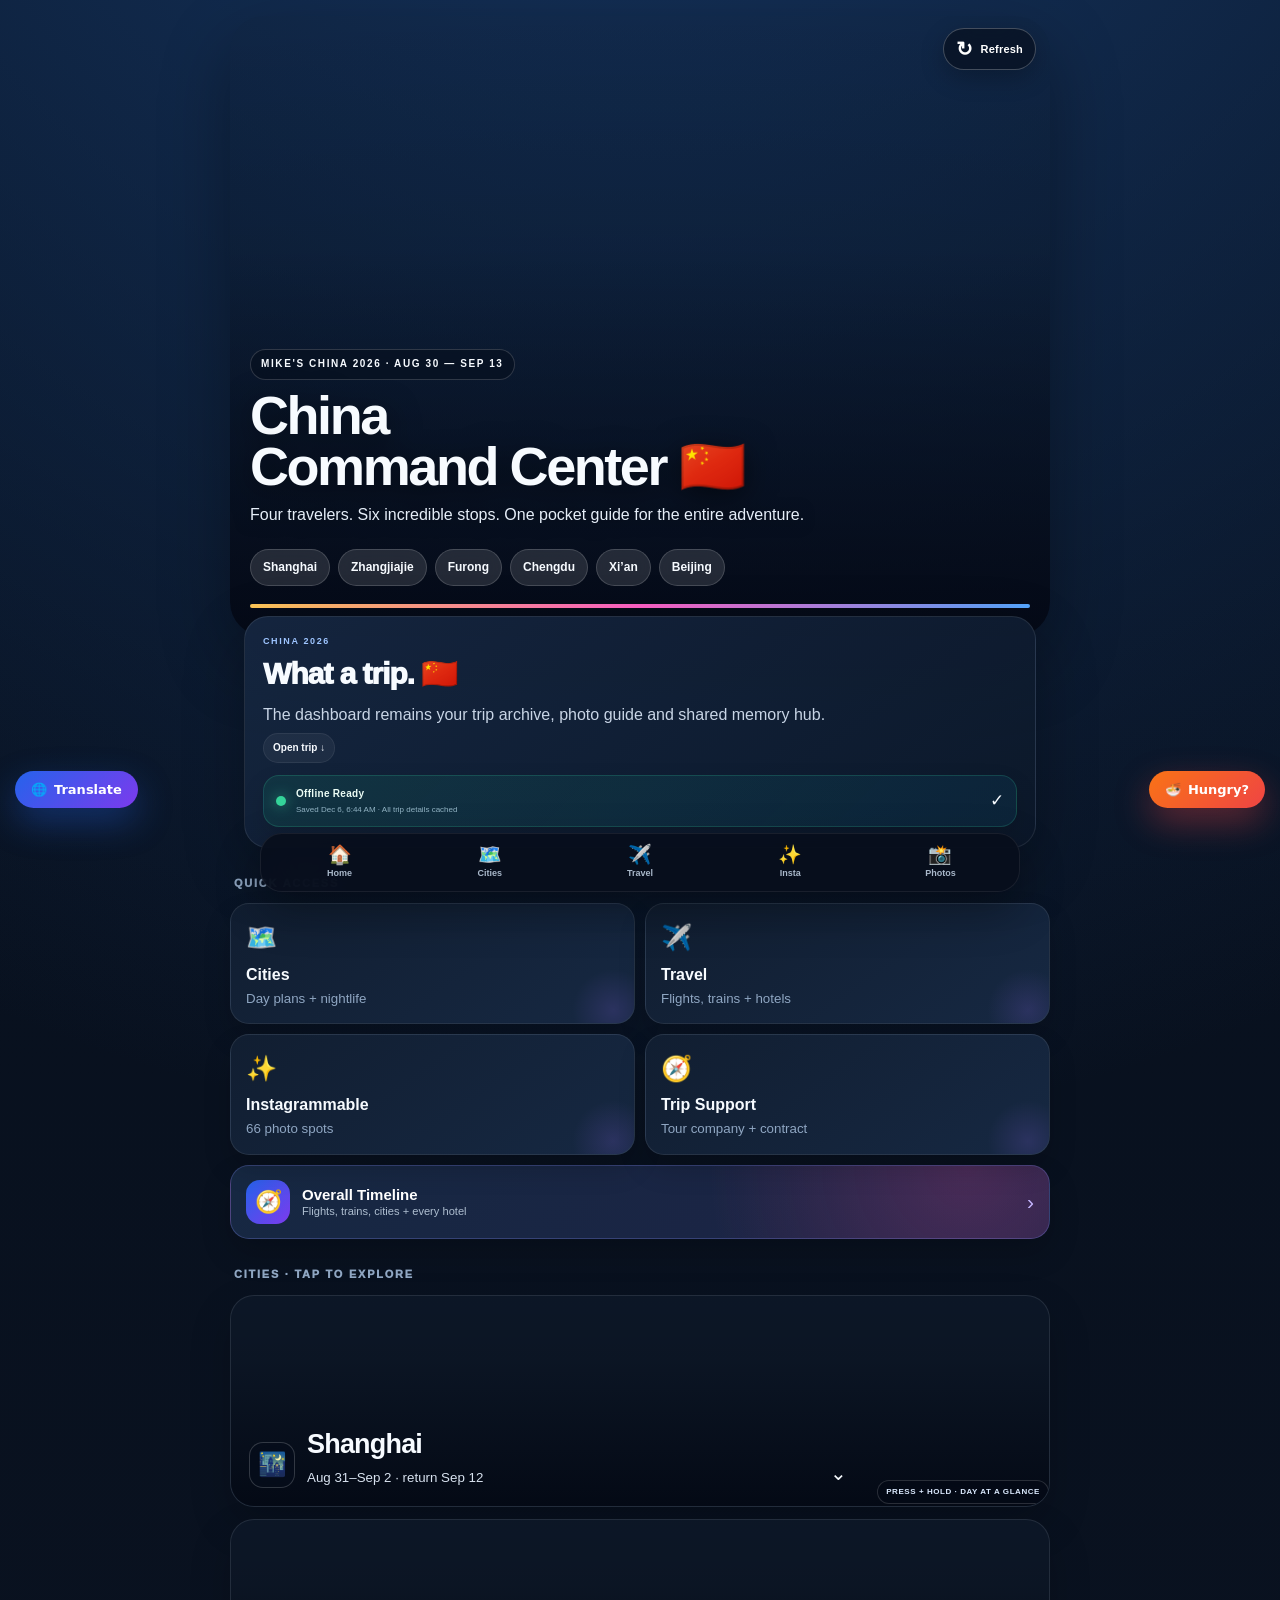
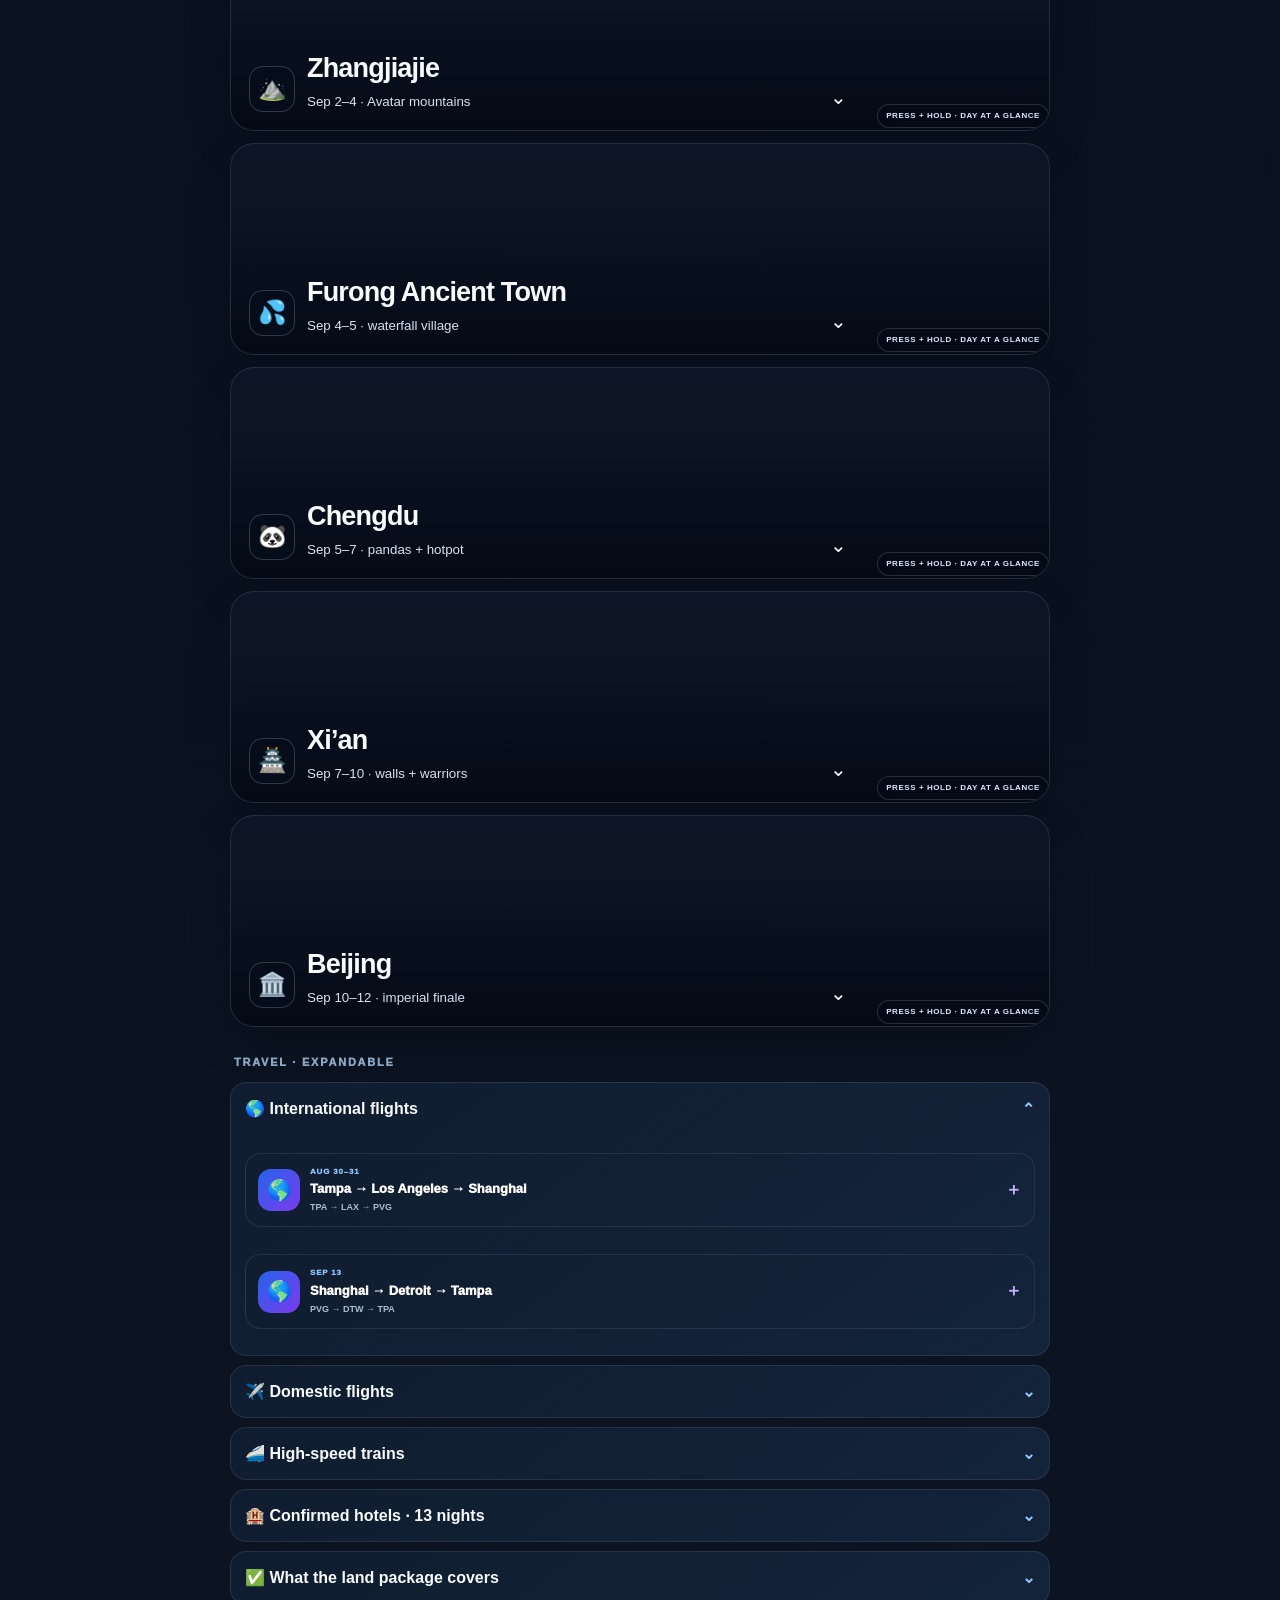
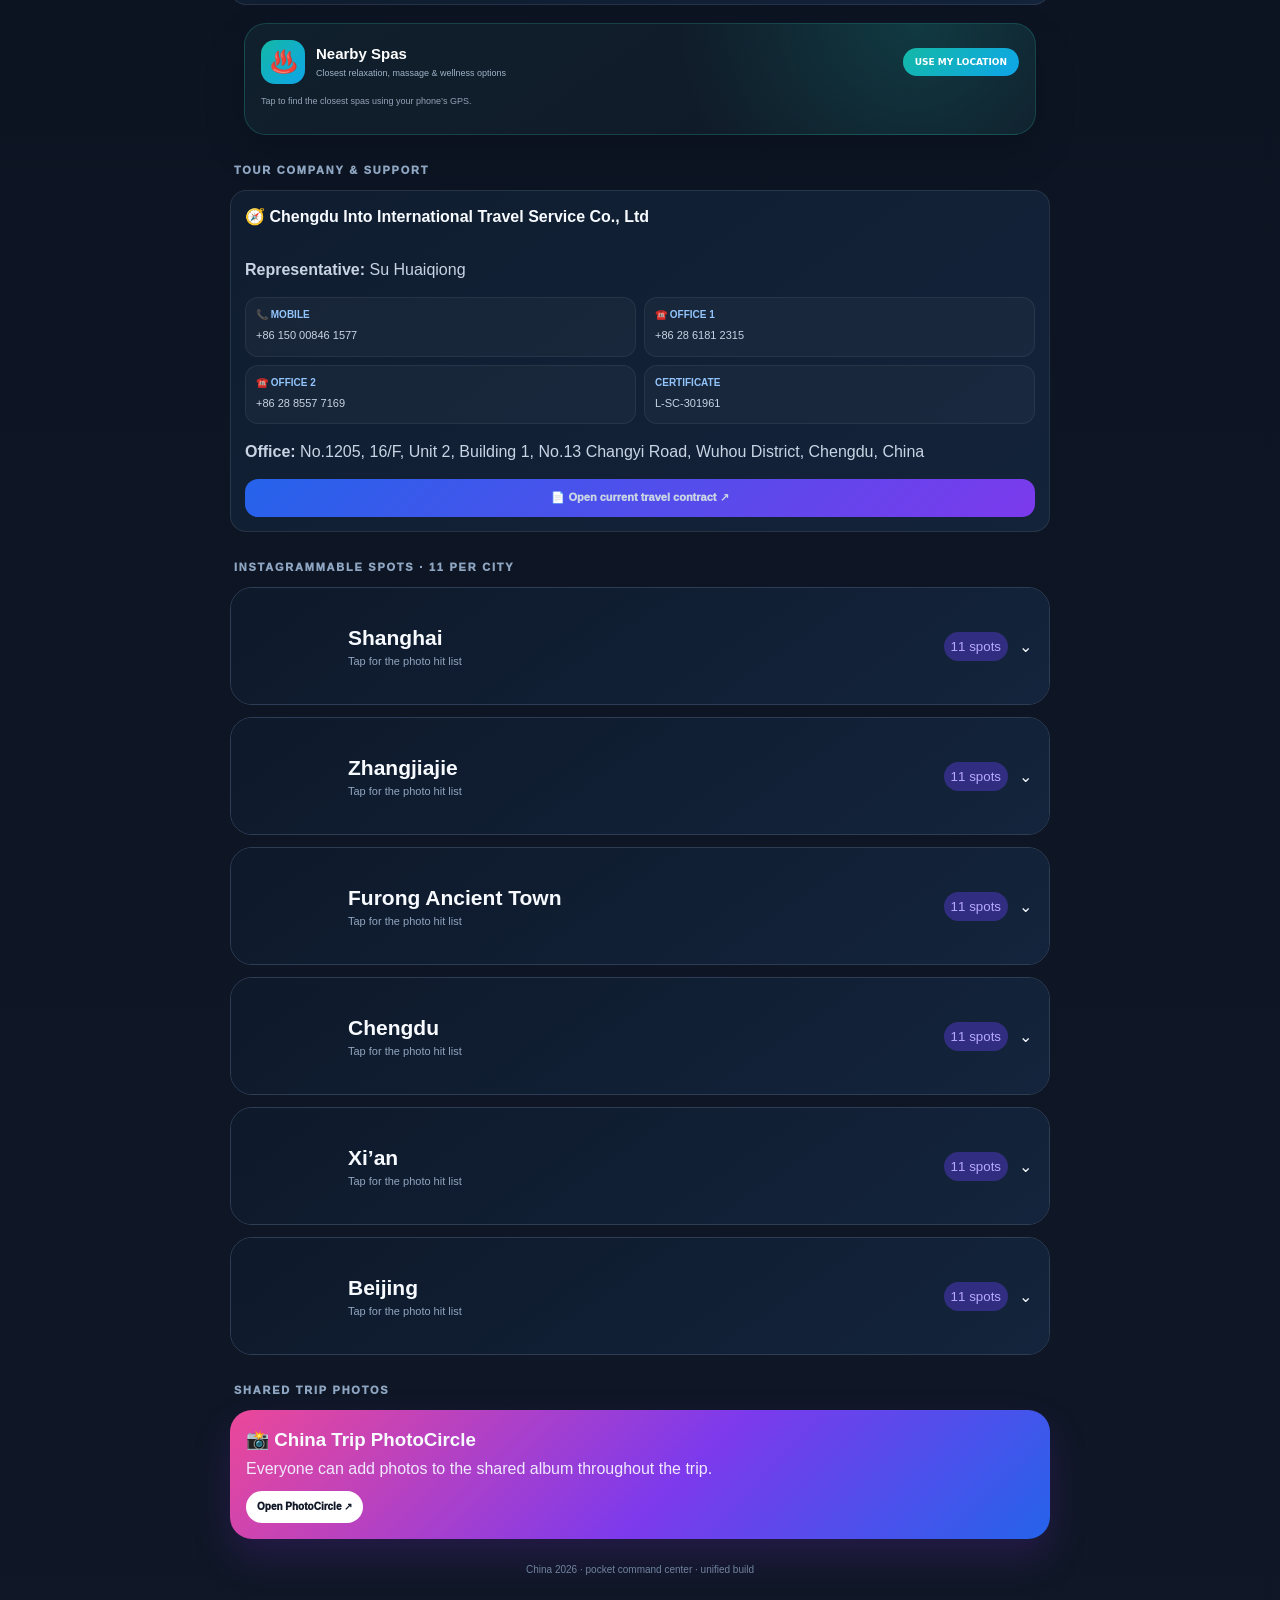
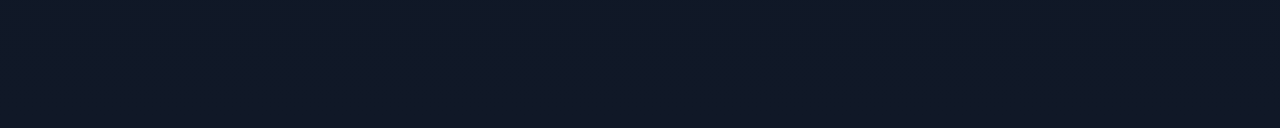
==== index.html @ 0bdc30e8 "Fix September 10 G56 train details across dashboard and refresh caches" ====
<!doctype html><html lang="en"><head><meta charset="utf-8"><meta name="viewport" content="width=device-width,initial-scale=1,viewport-fit=cover"><meta name="theme-color" content="#08111f"><meta name="apple-mobile-web-app-capable" content="yes"><meta name="apple-mobile-web-app-status-bar-style" content="black-translucent"><title>China 2026 · Trip Command Center</title><link rel="manifest" href="manifest.webmanifest"><link rel="stylesheet" href="app.css?v=20260823-2"></head><body><div class="app" id="top"><header class="hero" style="background-image:url('https://images.unsplash.com/photo-1609153755058-a7cbbf264e9c?auto=format&fit=crop&q=88&w=1600')"><div class="eyebrow">MIKE'S CHINA 2026 · AUG 30 — SEP 13</div><h1>China<br>Command Center 🇨🇳</h1><p>Four travelers. Six incredible stops. One pocket guide for the entire adventure.</p><nav class="route"><a href="#shanghai">Shanghai</a><a href="#zhangjiajie">Zhangjiajie</a><a href="#furong">Furong</a><a href="#chengdu">Chengdu</a><a href="#xian">Xi’an</a><a href="#beijing">Beijing</a></nav><div class="progress"><span id="tripProgress"></span></div></header><main class="main"><section class="glass-card today"><div class="kicker" id="todayKicker">TRIP COUNTDOWN</div><div class="big" id="todayTitle">China is coming 🇨🇳</div><p id="todayText">Your pocket command center is ready.</p><a class="pill-link" id="todayLink" href="#cities">Open trip ↓</a></section><div class="section-title">Quick access</div><div class="quick-grid"><a class="quick" href="#cities"><span class="icon">🗺️</span><b>Cities</b><small>Day plans + nightlife</small></a><a class="quick" href="#travel"><span class="icon">✈️</span><b>Travel</b><small>Flights, trains + hotels</small></a><a class="quick" href="#instagram"><span class="icon">✨</span><b>Instagrammable</b><small>66 photo spots</small></a><a class="quick" href="#support"><span class="icon">🧭</span><b>Trip Support</b><small>Tour company + contract</small></a></div><div class="section-title" id="cities">Cities · tap to explore</div>
<details class="city-card" id="shanghai"><summary style="background-image:url('https://images.unsplash.com/photo-1609153755058-a7cbbf264e9c?auto=format&fit=crop&q=84&w=1200')"><div class="city-icon">🌃</div><div class="city-copy"><b>Shanghai</b><small>Aug 31–Sep 2 · return Sep 12</small></div><span class="chev">⌄</span></summary><div class="city-body"><h3>The vibe</h3><p class="summary-text">Historic Bund façades facing futuristic Pudong. This is the trip’s strongest skyline-photo city.</p><h3>Day plans</h3><div class="daycard"><div class="when">AUG 31 · ARRIVAL</div><b>Land + settle in</b><div class="meta">PVG 4:05 PM → private transfer → Pullman Jing An → optional M50 walk.</div></div><div class="daycard"><div class="when">SEP 1 · ICONS</div><b>Classic Shanghai</b><div class="meta">Yuyuan Garden → Oriental Pearl → Nanjing Road → The Bund.</div></div><div class="daycard"><div class="when">SEP 12 · RETURN</div><b>Final Shanghai night</b><div class="meta">Fly from Beijing after touring; evening depends on flight timing.</div></div><h3>Hotel + nearby</h3><div class="info-card"><b>Pullman Shanghai Jing An</b><div class="meta">330 Meiyuan Road · Jing’an</div><div class="links"><a class="pill-link" href="https://maps.apple.com/?q=Pullman+Shanghai+Jing+An">Map ↗</a></div></div><h3>Top restaurants</h3><div class="restaurant"><div><b>Mr & Mrs Bund</b><small>Modern French · energetic</small></div><span class="star">TOP PICK</span></div><div class="restaurant"><div><b>Lost Heaven</b><small>Yunnan · atmospheric</small></div></div><h3>Tonight</h3><div class="night-shell"><div class="night-head"><div class="night-logo">🌙</div><div><div class="night-title">NIGHTLIFE & DANCING</div><div class="night-sub">Skyline cocktails → dance floor</div></div></div><div class="club-pick"><span class="club-label">💃 DANCE CLUB PICK</span><h4>INS</h4><p>High-energy commercial dance-club complex near Fuxing Park. Best all-around dancing choice for Sep 1.</p><div class="club-meta"><span>SEP 1</span><span>AFTER FLAIR</span><span>DANCING</span></div><details class="photo-toggle"><summary>📷 View club photos</summary><div class="club-photos"><img src="https://ak-d.tripcdn.com/images/1mi10224x96nekt43496A.jpg?proc=source%2Ftrip"><img src="https://ak-d.tripcdn.com/images/1mi3w224x8wel5pfy6242.jpg?proc=source%2Ftrip"><img src="https://ak-d.tripcdn.com/images/1mi6u224x98iw65g90C8D.jpg?proc=source%2Ftrip"></div></details></div><details class="more-night"><summary>✨ More nightlife options</summary><div class="venue"><b>FLAIR · Ritz-Carlton Pudong</b><p>Priority sunset rooftop with Oriental Pearl views.</p><em>10/10 PHOTO</em></div><div class="venue"><b>Roam</b><p>House / techno with a more music-first feel.</p><em>MIDWEEK ALT</em></div><div class="venue"><b>C-PARK</b><p>Underground multi-venue energy for the final Saturday.</p><em>SEP 12</em></div><div class="venue"><b>ROOF · Shanghai EDITION</b><p>Chic garden rooftop for a softer night.</p><em>AUG 31</em></div></details></div></div></details>
<details class="city-card" id="zhangjiajie"><summary style="background-image:url('https://commons.wikimedia.org/wiki/Special:Redirect/file/Zhangjiajie_at_dawn_1.jpg?width=1200')"><div class="city-icon">⛰️</div><div class="city-copy"><b>Zhangjiajie</b><small>Sep 2–4 · Avatar mountains</small></div><span class="chev">⌄</span></summary><div class="city-body"><h3>The vibe</h3><p class="summary-text">The cinematic nature chapter: sandstone pillars, glass, cliffs and mountain mist.</p><h3>Day plans</h3><div class="daycard"><div class="when">SEP 2</div><b>Arrival + 72 Strange Buildings</b><div class="meta">Fly from Shanghai → evening architecture and lights.</div></div><div class="daycard"><div class="when">SEP 3</div><b>Avatar mountain day</b><div class="meta">National Forest Park → Yuanjiajie → Bailong Elevator → Tianzi Mountain.</div></div><div class="daycard"><div class="when">SEP 4</div><b>Tianmen + Grand Canyon</b><div class="meta">Heaven’s Gate → glass skywalk → Grand Canyon Glass Bridge → Furong.</div></div><h3>Tonight</h3><div class="night-shell"><div class="night-head"><div class="night-logo">🌙</div><div><div class="night-title">NIGHTLIFE & DANCING</div><div class="night-sub">Mountain sunset → optional club night</div></div></div><div class="club-pick"><span class="club-label">💃 DANCE CLUB PICK</span><h4>S·π PLUS</h4><p>Strongest dedicated dance-club choice after 72 Strange Buildings.</p><div class="club-meta"><span>SEP 2</span><span>LATE NIGHT</span></div></div><details class="more-night"><summary>✨ More nightlife options</summary><div class="venue"><b>12BEAST LAB</b><p>Late-night backup if the group wants a real club.</p></div><div class="venue"><b>Wowza Bistro</b><p>Mountain-facing rooftop. Scenery is the reason to go.</p><em>SEP 3 SUNSET</em></div><div class="venue"><b>Yoba Roof Pub</b><p>Wulingyuan rooftop backup.</p></div></details></div></div></details>
<details class="city-card" id="furong"><summary style="background-image:url('https://epaper.voc.com.cn/hnrb/images/2025-12/11/T20/res03_attpic_brief.jpg')"><div class="city-icon">💦</div><div class="city-copy"><b>Furong Ancient Town</b><small>Sep 4–5 · waterfall village</small></div><span class="chev">⌄</span></summary><div class="city-body"><h3>The vibe</h3><p class="summary-text">A cliffside Tujia town wrapped around a waterfall. The night illumination is the event.</p><h3>Day plan</h3><div class="daycard"><div class="when">SEP 4</div><b>Furong after dark</b><div class="meta">Waterfall → stilt houses → lantern lanes → long-exposure photos.</div></div><h3>Tonight</h3><div class="night-shell"><div class="night-head"><div class="night-logo">📸</div><div><div class="night-title">AFTER DARK</div><div class="night-sub">This is a photography night, not a club night</div></div></div><div class="club-pick"><span class="club-label">✨ BEST EXPERIENCE</span><h4>Illuminated Furong</h4><p>Stay in the ancient town. Photograph the waterfall and stilt houses instead of leaving for a mediocre club.</p><div class="club-meta"><span>BLUE HOUR</span><span>NIGHT PHOTOS</span></div></div></div></div></details>
<details class="city-card" id="chengdu"><summary style="background-image:url('https://commons.wikimedia.org/wiki/Special:Redirect/file/Taikoo_Li_Chengdu_%26_Daci_Temple_at_Night.jpg?width=1200')"><div class="city-icon">🐼</div><div class="city-copy"><b>Chengdu</b><small>Sep 5–7 · pandas + hotpot</small></div><span class="chev">⌄</span></summary><div class="city-body"><h3>The vibe</h3><p class="summary-text">Relaxed tea culture, pandas, fiery food and a surprisingly polished nightlife scene.</p><h3>Day plans</h3><div class="daycard"><div class="when">SEP 5</div><b>Arrive by Business Class HSR</b><div class="meta">Check in → Sichuan hotpot → Niccolo rooftop → Saturday dancing.</div></div><div class="daycard"><div class="when">SEP 6</div><b>Pandas + old Chengdu</b><div class="meta">Panda Base → Jinli → People’s Park tea → skyline drinks.</div></div><h3>Tonight</h3><div class="night-shell"><div class="night-head"><div class="night-logo">🌙</div><div><div class="night-title">NIGHTLIFE & DANCING</div><div class="night-sub">Taikoo Li lights → Saturday club night</div></div></div><div class="club-pick"><span class="club-label">💃 DANCE CLUB PICK</span><h4>The Butterfly</h4><p>Featured Saturday dance-club choice after drinks at THE ROOFTOP Niccolo.</p><div class="club-meta"><span>SEP 5</span><span>SATURDAY</span></div><details class="photo-toggle"><summary>📷 View club photos</summary><div class="club-photos"><img src="https://assets.st-note.com/production/uploads/images/195203935/picture_pc_5d2ccf856b4205fc85ceaef487294438.jpg"></div></details></div><details class="more-night"><summary>✨ More nightlife options</summary><div class="venue"><b>THE ROOFTOP · Niccolo</b><p>IFS / Taikoo Li skyline. Priority first drink.</p><em>SEP 5</em></div><div class="venue"><b>Monster House</b><p>Active central club backup.</p></div><div class="venue"><b>Pose Club</b><p>High-energy alternative.</p></div><div class="venue"><b>Vantage XXVII · St. Regis</b><p>Polished skyline drinks for Sunday.</p></div><div class="venue"><b>SPARK · W Chengdu</b><p>Energetic rooftop/lounge.</p></div></details></div></div></details>
<details class="city-card" id="xian"><summary style="background-image:url('https://images.unsplash.com/photo-1780683558609-a27e0bbcb9ee?auto=format&fit=crop&q=84&w=1200')"><div class="city-icon">🏯</div><div class="city-copy"><b>Xi’an</b><small>Sep 7–10 · walls + warriors</small></div><span class="chev">⌄</span></summary><div class="city-body"><h3>The vibe</h3><p class="summary-text">Ancient capital by day, theatrical Tang-era lighting by night.</p><h3>Day plans</h3><div class="daycard"><div class="when">SEP 7</div><b>Arrival + night lights</b><div class="meta">Business Class HSR → Muslim Quarter → Great Tang All Day Mall.</div></div><div class="daycard"><div class="when">SEP 8</div><b>Terracotta Warriors + City Wall</b><div class="meta">Warriors → wall cycling → Siren rooftop.</div></div><div class="daycard"><div class="when">SEP 9</div><b>Mount Huashan</b><div class="meta">Full-day mountain adventure.</div></div><h3>Tonight</h3><div class="night-shell"><div class="night-head"><div class="night-logo">🌙</div><div><div class="night-title">NIGHTLIFE & DANCING</div><div class="night-sub">Illuminated wall → electronic night</div></div></div><div class="club-pick"><span class="club-label">💃 DANCE CLUB PICK</span><h4>Psyche</h4><p>Electronic/dance choice after Siren rooftop. Check the event lineup that afternoon.</p><div class="club-meta"><span>SEP 8</span><span>ELECTRONIC</span></div></div><details class="more-night"><summary>✨ More nightlife options</summary><div class="venue"><b>Siren Welkin / Siren Bar</b><p>The rooftop priority with illuminated City Wall backdrop.</p><em>PHOTO FIRST</em></div><div class="venue"><b>JAR</b><p>Electronic alternative; check lineup.</p></div><div class="venue"><b>Nearwalllab</b><p>More underground electronic option.</p></div><div class="venue"><b>Puyi / Xiangwan</b><p>Relaxed post-Huashan rooftop choices.</p></div></details></div></div></details>
<details class="city-card" id="beijing"><summary style="background-image:url('https://commons.wikimedia.org/wiki/Special:Redirect/file/Sunset_over_the_Forbidden_City.JPG?width=1200')"><div class="city-icon">🏛️</div><div class="city-copy"><b>Beijing</b><small>Sep 10–12 · imperial finale</small></div><span class="chev">⌄</span></summary><div class="city-body"><h3>The vibe</h3><p class="summary-text">Imperial China at maximum scale: palaces, temples and the Great Wall, with excellent skyline rooftops after dark.</p><h3>Day plans</h3><div class="daycard"><div class="when">SEP 10</div><b>Arrive + free afternoon</b><div class="meta">G56 Business Class HSR → hotel → MO Bar sunset.</div></div><div class="daycard"><div class="when">SEP 11</div><b>Imperial Beijing</b><div class="meta">Tiananmen → Forbidden City → Summer Palace → Friday club night.</div></div><div class="daycard"><div class="when">SEP 12</div><b>Great Wall finale</b><div class="meta">Mutianyu Great Wall → Temple of Heaven → fly Shanghai.</div></div><h3>Tonight</h3><div class="night-shell"><div class="night-head"><div class="night-logo">🌙</div><div><div class="night-title">NIGHTLIFE & DANCING</div><div class="night-sub">Forbidden City sunset → underground Beijing</div></div></div><div class="club-pick"><span class="club-label">💃 DANCE CLUB PICK</span><h4>Groundless Factory</h4><p>Warehouse-style electronic dancing in the 798 area. Strongest club-style night on Sep 11.</p><div class="club-meta"><span>SEP 11</span><span>UNDERGROUND</span></div></div><details class="more-night"><summary>✨ More nightlife options</summary><div class="venue"><b>MO Bar · Mandarin Oriental Wangfujing</b><p>Forbidden City sunset. Priority rooftop.</p><em>SEP 10</em></div><div class="venue"><b>Atmosphere</b><p>Huge futuristic skyline alternative.</p></div><div class="venue"><b>Dada Beijing</b><p>Friday electronic alternative; verify lineup.</p></div></details></div></div></details>
<div class="section-title" id="travel">Travel · expandable</div><section class="travel"><details open><summary>✈️ International flights</summary><div class="detail-body"><b>Aug 30 · Tampa → Los Angeles → Shanghai</b><p>China journey begins. Shanghai arrival Aug 31 at PVG 4:05 PM.</p><b>Sep 13 · Shanghai → Detroit → Tampa</b><p>PVG departure 10:15 AM.</p></div></details><details><summary>🚄 Trains</summary><div class="detail-body"><p><b>Sep 5 · 11:50–16:48:</b> Zhangjiajie West → Chengdu East · First Class · Carriage 05 · Seats 13A, 13C, 13D, 13F · Checkpoint: 2nd Floor</p><p><b>Sep 7 · 10:32–14:21:</b> Chengdu East → Xi’an North · Business Class · Carriage 08 · Seats 01A, 01F, 02A, 02F · Checkpoint: A13</p><p><b>Sep 10 · 10:39–16:19:</b> G56 · Xi’an North → Beijing West · Business Class · Carriage 01 · Seats 03A, 03C, 04A, 04C · Checkpoint: 12A</p></div></details><details><summary>🏨 Hotels</summary><div class="detail-body"><p><b>Shanghai:</b> Pullman Shanghai Jing An</p><p>Other city hotels remain linked to the current trip documents and can be expanded here as confirmations finalize.</p></div></details></section>
<div class="section-title" id="support">Tour company & support</div><section class="support"><details class="support-card" open><summary>🧭 Chengdu Into International Travel Service Co., Ltd</summary><div class="detail-body"><p><b>Representative:</b> Su Huaiqiong</p><div class="support-grid"><a class="support-action" href="tel:+86150008461577"><b>📞 MOBILE</b><span>+86 150 00846 1577</span></a><a class="support-action" href="tel:+862861812315"><b>☎️ OFFICE 1</b><span>+86 28 6181 2315</span></a><a class="support-action" href="tel:+862885577169"><b>☎️ OFFICE 2</b><span>+86 28 8557 7169</span></a><div class="support-action"><b>CERTIFICATE</b><span>L-SC-301961</span></div></div><p><b>Office:</b> No.1205, 16/F, Unit 2, Building 1, No.13 Changyi Road, Wuhou District, Chengdu, China</p><a class="cta" href="https://drive.google.com/file/d/1WSu_bpepsbWZoUjLtA2aAqyJG87YvaQf/view" target="_blank" rel="noopener">📄 Open current travel contract ↗</a></div></details></section>
<div class="section-title" id="instagram">Instagrammable spots · 11 per city</div><section class="instagram-guide" id="instaGuide"></section><div class="section-title">Shared trip photos</div><section class="photo-circle"><h3>📸 China Trip PhotoCircle</h3><p>Everyone can add photos to the shared album throughout the trip.</p><a href="https://join.photocircleapp.com/541C88E52A" target="_blank" rel="noopener">Open PhotoCircle ↗</a></section><div class="footer">China 2026 · pocket command center · unified build</div></main></div><nav class="bottom-nav"><div class="nav-bar" style="grid-template-columns:repeat(6,1fr)"><a href="#top"><span>🏠</span>Home</a><a href="#cities"><span>🗺️</span>Cities</a><a href="#travel"><span>✈️</span>Travel</a><a href="#instagram"><span>✨</span>Insta</a><a href="https://join.photocircleapp.com/541C88E52A" target="_blank"><span>📸</span>Photos</a><button id="hungryNav" type="button" style="border:0;background:linear-gradient(135deg,#f97316,#ef4444);color:#fff;border-radius:15px;font:850 9px system-ui;padding:6px 2px"><span style="display:block;font-size:19px;line-height:1.05;margin-bottom:2px">🍜</span>Hungry</button></div></nav><script>
const cityPics={shanghai:'https://images.unsplash.com/photo-1609153755058-a7cbbf264e9c?auto=format&fit=crop&q=82&w=900',zhangjiajie:'https://commons.wikimedia.org/wiki/Special:Redirect/file/Zhangjiajie_at_dawn_1.jpg?width=900',furong:'https://epaper.voc.com.cn/hnrb/images/2025-12/11/T20/res03_attpic_brief.jpg',chengdu:'https://commons.wikimedia.org/wiki/Special:Redirect/file/Taikoo_Li_Chengdu_%26_Daci_Temple_at_Night.jpg?width=900',xian:'https://images.unsplash.com/photo-1780683558609-a27e0bbcb9ee?auto=format&fit=crop&q=82&w=900',beijing:'https://commons.wikimedia.org/wiki/Special:Redirect/file/Sunset_over_the_Forbidden_City.JPG?width=900'};
const spotData={Shanghai:[['The Bund · Pudong skyline','Historic Bund foreground with futuristic Pudong.','BLUE HOUR'],['FLAIR · Ritz-Carlton Pudong','Close-up Oriental Pearl skyline from above.','SUNSET'],['North Bund waterfront','Wide skyline panorama with fewer crowds.','SUNSET'],['Yuyuan Garden','Pavilions, bridges, lanterns and old-city details.','EARLY MORNING'],['Nanjing Road','Neon signs, crowds and motion blur.','NIGHT'],['Wukang Mansion','Famous flatiron-style historic building.','MORNING'],['Tianzifang','Artsy lanes and textured old Shanghai.','LATE AFTERNOON'],['M50 Arts Community','Murals and industrial brick.','DAYTIME'],['Xintiandi','Shikumen architecture and polished streets.','GOLDEN HOUR'],['Lujiazui skywalks','Extreme vertical shots beneath skyscrapers.','BLUE HOUR'],['ROOF · Shanghai EDITION','Chic Bund-side rooftop toward Pudong.','SUNSET']],Zhangjiajie:[['Yuanjiajie · Avatar peaks','Sandstone pillars disappearing into mist.','EARLY MORNING'],['Hallelujah Mountain','The famous Avatar-inspiration formation.','MORNING'],['Bailong Elevator','Glass elevator against vertical cliffs.','MIDDAY'],['Tianzi Mountain','Layers of sandstone peaks and clouds.','MORNING'],['Golden Whip Stream','Forest, water and giant cliffs.','MORNING'],['Tianmen Heaven’s Gate','Huge natural arch and staircase.','MORNING'],['Tianmen Glass Skywalk','Cliff-edge glass with massive depth.','CLEAR DAY'],['99 Bends Road','Serpentine mountain road below.','LATE AFTERNOON'],['Grand Canyon Glass Bridge','Huge glass span between canyon walls.','MORNING'],['72 Strange Buildings','Fantasy architecture glowing after dark.','NIGHT'],['Wulingyuan viewpoints','Misty peak panoramas.','SUNSET']],Furong:[['Furong Waterfall panorama','Illuminated village perched above waterfall.','BLUE HOUR'],['Waterfall cave walkway','Framing beside and behind falling water.','LATE AFTERNOON'],['Opposite-bank panorama','Best wide waterfall-and-village composition.','SUNSET'],['Tujia stilt houses','Layered wooden balconies over the gorge.','GOLDEN HOUR'],['Ancient stone streets','Lanterns and old-town atmosphere.','NIGHT'],['River bridge viewpoint','Leading lines toward the village.','BLUE HOUR'],['Upper waterfall terrace','Higher angle into cascades and rooftops.','DAYTIME'],['Lantern alleyways','Warm lights and narrow lanes.','NIGHT'],['Morning river mist','Quiet village before crowds.','EARLY MORNING'],['Cliffside balcony cafés','Table foreground with waterfall behind.','SUNSET'],['Long-exposure waterfall','Silky water against illuminated town.','NIGHT']],Chengdu:[['IFS climbing panda','The city’s giant playful panda sculpture.','DAYTIME'],['Taikoo Li','Modern fashion architecture beside traditional roofs.','BLUE HOUR'],['THE ROOFTOP · Niccolo','Elevated IFS/Taikoo Li lights.','SUNSET'],['Anshun Bridge','Illuminated bridge reflected in river.','BLUE HOUR'],['Jinli Ancient Street','Lanterns, food stalls and traditional façades.','NIGHT'],['Kuanzhai Alley','Historic courtyards and teahouse streets.','MORNING'],['People’s Park teahouse','Gaiwan tea and everyday Chengdu life.','LATE MORNING'],['Panda Research Base','Active pandas with bamboo.','EARLY MORNING'],['Eastern Suburb Memory','Industrial architecture and murals.','LATE AFTERNOON'],['Daci Temple','Traditional temple beside Taikoo Li.','GOLDEN HOUR'],['Tianfu Square','Huge civic-scale composition.','BLUE HOUR']],"Xi’an":[['City Wall · Yongning Gate','Illuminated gate towers and wall lines.','BLUE HOUR'],['City Wall cycling viewpoints','Rampart lines, rooftops and watchtowers.','GOLDEN HOUR'],['Bell Tower','Traditional tower glowing amid traffic.','BLUE HOUR'],['Drum Tower','Colorful architecture by Muslim Quarter.','NIGHT'],['Great Tang All Day Mall','Tang-style buildings, performers and lights.','NIGHT'],['Giant Wild Goose Pagoda','Symmetrical pagoda with plaza foreground.','SUNSET'],['Terracotta Warriors · Pit 1','The vast formation of soldiers.','MORNING'],['Muslim Quarter','Food steam, signs and busy street scenes.','EVENING'],['Siren rooftop','Elevated illuminated City Wall backdrop.','NIGHT'],['Mount Huashan','Granite ridges and cliffside stairs.','DAYTIME'],['Guangren Temple','Colorful Tibetan-style architecture.','MORNING']],Beijing:[['Forbidden City · Meridian Gate','Red walls, gates and imperial symmetry.','EARLY MORNING'],['Jingshan Park','Classic elevated Forbidden City view.','SUNSET'],['Mutianyu Great Wall','Watchtowers curving across mountain ridges.','MORNING'],['Temple of Heaven','Iconic blue-tiled circular hall.','EARLY MORNING'],['Summer Palace','Kunming Lake, pavilions and imperial roofs.','LATE AFTERNOON'],['Tiananmen Square','Monumental scale and symmetry.','MORNING'],['Houhai hutongs','Courtyard lanes, bicycles and lakeside life.','LATE AFTERNOON'],['Drum & Bell Towers','Traditional architecture and neighborhood views.','GOLDEN HOUR'],['798 Art District','Industrial galleries and murals.','DAYTIME'],['MO Bar · Wangfujing','Premium Forbidden City rooftop view.','SUNSET'],['CBD / CCTV skyline','Ultra-modern Beijing towers.','BLUE HOUR']]};
const keyMap={Shanghai:'shanghai',Zhangjiajie:'zhangjiajie',Furong:'furong',Chengdu:'chengdu',"Xi’an":'xian',Beijing:'beijing'},guide=document.getElementById('instaGuide');Object.entries(spotData).forEach(([city,list],ci)=>{const k=keyMap[city],d=document.createElement('details');d.className='insta-city';d.innerHTML=`<summary><div class="insta-thumb" style="background-image:url('${cityPics[k]}')"></div><div><h4>${city==='Furong'?'Furong Ancient Town':city}</h4><div class="meta">Tap for the photo hit list</div></div><small>${list.length} spots</small><span>⌄</span></summary><div class="insta-list">${list.map((s,i)=>`<div class="insta-spot"><div class="spot-thumb" style="background-image:url('${cityPics[k]}');background-position:${20+(i*13)%70}% ${25+(i*17)%60}%"></div><div class="spot-num">${i+1}</div><div><b>${s[0]}</b><p>${s[1]}</p><em>${s[2]}</em></div></div>`).join('')}</div>`;guide.appendChild(d)});
</script><script src="app.js?v=20260906-1"></script><script src="hungry.js?v=20260906-2"></script><script>window.addEventListener('DOMContentLoaded',()=>{const nav=document.getElementById('hungryNav');nav?.addEventListener('click',()=>{const fab=document.querySelector('.hungry-fab');if(fab)fab.click();});});</script></body></html>
---- app.css ----
:root{--bg:#08111f;--panel:#0f1b2e;--panel2:#13233a;--text:#f7fbff;--muted:#9fb1c8;--line:rgba(255,255,255,.09);--blue:#55a7ff;--pink:#ff61c7;--violet:#9b6cff;--gold:#ffc857;--green:#62d6a8;--shadow:0 22px 60px rgba(0,0,0,.28);--floating-tool-bottom:calc(92px + env(safe-area-inset-bottom,0px))}*{box-sizing:border-box}html{scroll-behavior:smooth}body{margin:0;background:radial-gradient(circle at 50% -10%,#173968 0,transparent 30%),linear-gradient(180deg,#07101e,#0a1220 44%,#101827);color:var(--text);font-family:-apple-system,BlinkMacSystemFont,"SF Pro Display","Segoe UI",sans-serif;line-height:1.45;padding-bottom:calc(108px + env(safe-area-inset-bottom,0px))}a{color:inherit}.app{max-width:820px;margin:auto}.hero{min-height:620px;padding:calc(30px + env(safe-area-inset-top)) 20px 28px;display:flex;flex-direction:column;justify-content:flex-end;position:relative;overflow:hidden;background-size:cover;background-position:center;border-radius:0 0 34px 34px;box-shadow:0 28px 70px rgba(0,0,0,.32)}.hero:before{content:"";position:absolute;inset:0;background:linear-gradient(180deg,rgba(0,0,0,.08),rgba(0,0,0,.15) 38%,rgba(4,8,20,.9) 100%)}.hero>*{position:relative;z-index:1}.eyebrow{display:inline-flex;align-self:flex-start;padding:7px 10px;border-radius:999px;background:rgba(7,14,28,.52);border:1px solid rgba(255,255,255,.16);backdrop-filter:blur(14px);font-size:10px;font-weight:900;letter-spacing:.16em}.hero h1{font-size:54px;line-height:.94;letter-spacing:-.045em;margin:10px 0 12px;text-shadow:0 6px 30px rgba(0,0,0,.55)}.hero p{font-size:16px;color:#e6eef8;max-width:620px;margin:0 0 14px;text-shadow:0 2px 16px rgba(0,0,0,.55)}.route{display:flex;gap:8px;overflow:auto;padding:8px 0 2px;scrollbar-width:none}.route::-webkit-scrollbar{display:none}.route a{flex:0 0 auto;text-decoration:none;background:rgba(255,255,255,.12);border:1px solid rgba(255,255,255,.16);padding:9px 12px;border-radius:999px;font-size:12px;font-weight:850;backdrop-filter:blur(12px)}.route a.active{background:#fff;color:#0b1220}.progress{height:4px;border-radius:99px;background:rgba(255,255,255,.16);overflow:hidden;margin-top:16px}.progress span{display:block;height:100%;width:0;background:linear-gradient(90deg,var(--gold),var(--pink),var(--blue));transition:.3s}.main{padding:14px}.glass-card{background:linear-gradient(145deg,rgba(21,38,64,.96),rgba(12,24,42,.96));border:1px solid var(--line);border-radius:24px;box-shadow:var(--shadow)}.today{margin-top:-38px;padding:18px;position:relative;z-index:4}.today .kicker{font-size:9px;font-weight:900;letter-spacing:.18em;color:#9ec5ff}.today .big{font-size:30px;font-weight:950;letter-spacing:-.035em;margin:4px 0}.today p{margin:7px 0;color:#c8d5e6}.badge{display:inline-flex;padding:5px 8px;border-radius:999px;background:#ffffff12;border:1px solid #ffffff18;font-size:9px;font-weight:900}.section-title{margin:28px 4px 11px;font-size:11px;font-weight:950;letter-spacing:.16em;color:#8fa6c2;text-transform:uppercase}.quick-grid{display:grid;grid-template-columns:1fr 1fr;gap:10px}.quick{min-height:100px;padding:15px;text-decoration:none;background:linear-gradient(145deg,#111e31,#162842);border:1px solid var(--line);border-radius:19px;box-shadow:0 14px 28px rgba(0,0,0,.16);position:relative;overflow:hidden}.quick:after{content:"";position:absolute;width:82px;height:82px;right:-20px;bottom:-28px;border-radius:50%;background:radial-gradient(circle,var(--violet),transparent 70%);opacity:.16}.quick .icon{font-size:25px}.quick b{display:block;margin-top:7px}.quick small{color:#8fa6c2;display:block;margin-top:3px}.city-card{margin:12px 0;overflow:hidden;border-radius:24px;border:1px solid var(--line);background:#0d1829;box-shadow:0 18px 42px rgba(0,0,0,.18)}.city-card>summary{list-style:none;min-height:210px;padding:18px;display:flex;align-items:flex-end;gap:12px;cursor:pointer;position:relative;background-size:cover;background-position:center}.city-card>summary::-webkit-details-marker{display:none}.city-card>summary:before{content:"";position:absolute;inset:0;background:linear-gradient(180deg,rgba(0,0,0,.07),rgba(0,0,0,.12) 30%,rgba(3,8,19,.9) 100%)}.city-card>summary>*{position:relative;z-index:1}.city-icon{width:46px;height:46px;display:grid;place-items:center;border-radius:14px;background:rgba(7,14,28,.54);border:1px solid rgba(255,255,255,.18);backdrop-filter:blur(12px);font-size:23px}.city-copy{flex:1}.city-copy b{display:block;font-size:27px;letter-spacing:-.03em}.city-copy small{color:#d8e2ef}.chev{font-size:20px;transition:.2s}.city-card[open] .chev{transform:rotate(180deg)}.city-body{padding:6px 16px 20px}.city-body h3{font-size:10px;text-transform:uppercase;letter-spacing:.14em;color:#8fa6c2;margin:20px 0 8px}.summary-text{color:#c9d6e6}.daycard,.info-card{background:linear-gradient(145deg,#111f34,#0f1b2e);border:1px solid var(--line);border-radius:16px;padding:13px;margin:9px 0}.daycard .when{font-size:9px;color:#7fb4ff;font-weight:950;letter-spacing:.12em}.daycard b{display:block;font-size:15px;margin:3px 0}.meta{font-size:11px;color:#91a5be}.links{display:flex;flex-wrap:wrap;gap:7px;margin-top:9px}.pill-link{display:inline-flex;text-decoration:none;padding:7px 9px;border-radius:999px;background:#ffffff0d;border:1px solid #ffffff12;font-size:10px;font-weight:900}.restaurant{display:flex;justify-content:space-between;gap:10px;padding:11px 0;border-bottom:1px solid var(--line)}.restaurant:last-child{border-bottom:0}.restaurant b{display:block}.restaurant small{color:#93a6bd}.restaurant .star{color:var(--gold);font-size:10px;white-space:nowrap}.night-shell{background:radial-gradient(circle at 15% 0,#2b1355,transparent 34%),linear-gradient(145deg,#070914,#11182b);border:1px solid #5a2b8d;border-radius:20px;padding:14px;margin:11px 0;box-shadow:0 16px 36px rgba(46,17,81,.28)}.night-head{display:flex;gap:10px;align-items:center;margin-bottom:10px}.night-logo{width:40px;height:40px;border-radius:13px;background:linear-gradient(135deg,#7c3aed,#ec4899);display:grid;place-items:center;font-size:21px;box-shadow:0 0 20px rgba(236,72,153,.35)}.night-title{font-size:17px;font-weight:950;background:linear-gradient(90deg,#f472b6,#a78bfa,#60a5fa);-webkit-background-clip:text;color:transparent}.night-sub{font-size:10px;color:#9daac0}.club-pick{border:1px solid #d946ef;border-radius:16px;padding:13px;background:linear-gradient(145deg,rgba(53,23,86,.95),rgba(16,13,40,.96))}.club-label{display:inline-flex;padding:5px 8px;border-radius:999px;background:#c026d3;font-size:9px;font-weight:950;letter-spacing:.08em}.club-pick h4{font-size:24px;margin:7px 0 5px}.club-pick p{color:#d7d9e8;margin:0}.club-meta{display:flex;flex-wrap:wrap;gap:6px;margin-top:9px}.club-meta span{padding:5px 7px;border-radius:999px;background:#ffffff0d;border:1px solid #ffffff14;font-size:9px;font-weight:900}.more-night{margin-top:10px}.more-night>summary{cursor:pointer;list-style:none;color:#c4b5fd;font-size:11px;font-weight:950;letter-spacing:.08em;text-transform:uppercase;padding:8px 0}.more-night>summary::-webkit-details-marker{display:none}.venue{background:linear-gradient(145deg,#111827,#0e1727);border:1px solid #ffffff10;border-radius:14px;padding:11px;margin:8px 0}.venue b{display:block}.venue p{margin:3px 0;color:#9faec2;font-size:11px}.venue em{display:inline-flex;font-style:normal;margin-top:4px;padding:4px 7px;border-radius:999px;background:#312e81;color:#c4b5fd;font-size:9px;font-weight:900}.photo-toggle{margin-top:8px}.photo-toggle>summary{cursor:pointer;list-style:none;color:#f0abfc;font-size:10px;font-weight:900}.photo-toggle>summary::-webkit-details-marker{display:none}.club-photos{display:grid;grid-template-columns:repeat(3,1fr);gap:7px;margin-top:8px}.club-photos img{width:100%;aspect-ratio:1;object-fit:cover;border-radius:10px;background:#0b1220}.photo-search{display:inline-flex;margin-top:7px;text-decoration:none;padding:5px 8px;border-radius:999px;border:1px solid #4c1d95;color:#c4b5fd;font-size:9px;font-weight:900}.instagram-guide{display:grid;gap:12px}.insta-city{border:1px solid #2d3d56;border-radius:22px;overflow:hidden;background:#0c1728}.insta-city>summary{list-style:none;cursor:pointer;min-height:116px;display:grid;grid-template-columns:96px 1fr auto 20px;gap:11px;align-items:center;padding:10px;background:linear-gradient(145deg,#0e192a,#13243c)}.insta-city>summary::-webkit-details-marker{display:none}.insta-thumb{height:92px;border-radius:15px;background-size:cover;background-position:center}.insta-city h4{margin:0;font-size:21px}.insta-city small{color:#b7a8ff;background:#312e81;padding:5px 7px;border-radius:999px}.insta-list{padding:8px}.insta-spot{display:grid;grid-template-columns:78px 32px 1fr;gap:9px;align-items:center;background:#ffffff05;border:1px solid #ffffff0d;border-radius:14px;padding:8px;margin:8px 0}.spot-thumb{width:78px;height:66px;border-radius:10px;background-size:cover;background-position:center}.spot-num{width:28px;height:28px;border-radius:9px;background:linear-gradient(135deg,#ec4899,#7c3aed);display:grid;place-items:center;font-size:11px;font-weight:950}.insta-spot b{display:block;font-size:13px}.insta-spot p{margin:2px 0;color:#8fa6bd;font-size:10px}.insta-spot em{font-style:normal;color:#ffd39a;font-size:8px;font-weight:950}.travel details,.support details{background:linear-gradient(145deg,#101d30,#13233a);border:1px solid var(--line);border-radius:16px;margin:9px 0;overflow:hidden}.travel summary,.support summary{cursor:pointer;padding:14px;list-style:none;font-weight:900}.travel summary::-webkit-details-marker,.support summary::-webkit-details-marker{display:none}.detail-body{padding:0 14px 14px;color:#c8d4e4}.support-card{background:linear-gradient(145deg,#07111f,#102a43);border:1px solid #284563;border-radius:22px;padding:0}.support-grid{display:grid;grid-template-columns:1fr 1fr;gap:8px}.support-action{display:block;text-decoration:none;background:#ffffff08;border:1px solid #ffffff10;border-radius:13px;padding:10px}.support-action b{display:block;font-size:10px;color:#93c5fd}.support-action span{font-size:11px}.cta{display:block;text-align:center;text-decoration:none;padding:11px;border-radius:13px;background:linear-gradient(135deg,#2563eb,#7c3aed);font-weight:950;font-size:11px;margin-top:10px}.photo-circle{background:linear-gradient(135deg,#ec4899,#7c3aed 55%,#2563eb);padding:16px;border-radius:22px;box-shadow:0 18px 36px rgba(90,32,154,.28)}.photo-circle h3{margin:0 0 4px}.photo-circle p{margin:0;color:#f0e9ff}.photo-circle a{display:inline-flex;margin-top:10px;text-decoration:none;background:#fff;color:#111827;padding:9px 11px;border-radius:999px;font-size:10px;font-weight:950}.footer{color:#70849f;text-align:center;font-size:10px;padding:24px 4px}.bottom-nav{position:fixed!important;z-index:60;inset:auto 0 0;width:100%;max-width:100vw;padding:8px 10px calc(8px + env(safe-area-inset-bottom,0px));pointer-events:none;isolation:isolate;-webkit-transform:translate3d(0,0,0);transform:translate3d(0,0,0);-webkit-backface-visibility:hidden;backface-visibility:hidden;will-change:transform}.nav-bar{position:relative;max-width:760px;margin:auto;display:grid;grid-template-columns:repeat(5,1fr);gap:3px;background:rgba(8,15,28,.93);border:1px solid #ffffff12;border-radius:22px;padding:5px;-webkit-backdrop-filter:blur(22px);backdrop-filter:blur(22px);box-shadow:0 18px 46px rgba(0,0,0,.32);pointer-events:auto;touch-action:manipulation}.nav-bar a{text-decoration:none;text-align:center;color:#a9b8ca;font-size:9px;font-weight:850;padding:6px 2px}.nav-bar span{display:block;font-size:19px;line-height:1.05;margin-bottom:2px}@media(min-width:720px){.hero{margin-top:16px;border-radius:34px}.main{padding:18px 0}.today{margin-left:14px;margin-right:14px}}@media(max-width:520px){.hero{min-height:560px}.hero h1{font-size:47px}.insta-city>summary{grid-template-columns:78px 1fr auto 16px}.insta-thumb{height:74px}.insta-spot{grid-template-columns:64px 28px 1fr}.spot-thumb{width:64px;height:58px}.support-grid{grid-template-columns:1fr}}
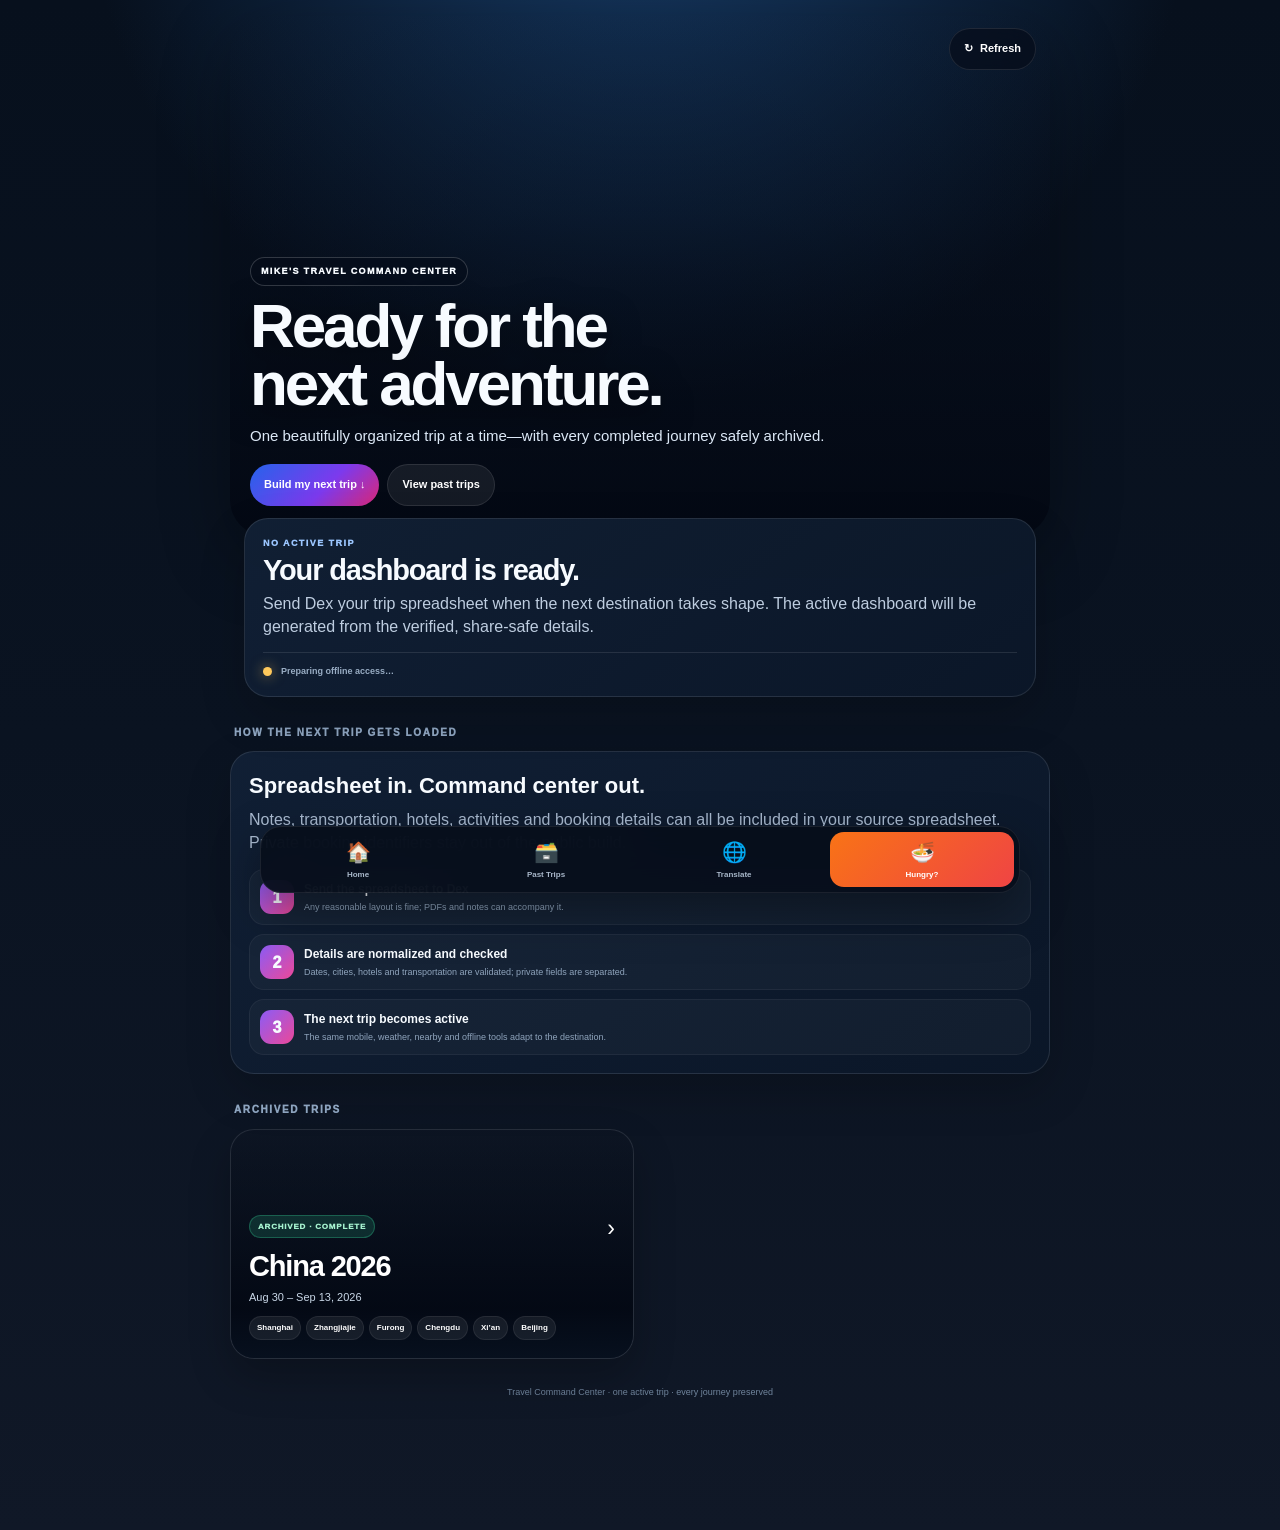
==== commit 5963d179: "Refactor dashboard into reusable travel command center" ====
--- a/index.html
+++ b/index.html
@@ -1,14 +1,22 @@
-<!doctype html><html lang="en"><head><meta charset="utf-8"><meta name="viewport" content="width=device-width,initial-scale=1,viewport-fit=cover"><meta name="theme-color" content="#08111f"><meta name="apple-mobile-web-app-capable" content="yes"><meta name="apple-mobile-web-app-status-bar-style" content="black-translucent"><title>China 2026 · Trip Command Center</title><link rel="manifest" href="manifest.webmanifest"><link rel="stylesheet" href="app.css?v=20260823-2"></head><body><div class="app" id="top"><header class="hero" style="background-image:url('https://images.unsplash.com/photo-1609153755058-a7cbbf264e9c?auto=format&fit=crop&q=88&w=1600')"><div class="eyebrow">MIKE'S CHINA 2026 · AUG 30 — SEP 13</div><h1>China<br>Command Center 🇨🇳</h1><p>Four travelers. Six incredible stops. One pocket guide for the entire adventure.</p><nav class="route"><a href="#shanghai">Shanghai</a><a href="#zhangjiajie">Zhangjiajie</a><a href="#furong">Furong</a><a href="#chengdu">Chengdu</a><a href="#xian">Xi’an</a><a href="#beijing">Beijing</a></nav><div class="progress"><span id="tripProgress"></span></div></header><main class="main"><section class="glass-card today"><div class="kicker" id="todayKicker">TRIP COUNTDOWN</div><div class="big" id="todayTitle">China is coming 🇨🇳</div><p id="todayText">Your pocket command center is ready.</p><a class="pill-link" id="todayLink" href="#cities">Open trip ↓</a></section><div class="section-title">Quick access</div><div class="quick-grid"><a class="quick" href="#cities"><span class="icon">🗺️</span><b>Cities</b><small>Day plans + nightlife</small></a><a class="quick" href="#travel"><span class="icon">✈️</span><b>Travel</b><small>Flights, trains + hotels</small></a><a class="quick" href="#instagram"><span class="icon">✨</span><b>Instagrammable</b><small>66 photo spots</small></a><a class="quick" href="#support"><span class="icon">🧭</span><b>Trip Support</b><small>Tour company + contract</small></a></div><div class="section-title" id="cities">Cities · tap to explore</div>
-<details class="city-card" id="shanghai"><summary style="background-image:url('https://images.unsplash.com/photo-1609153755058-a7cbbf264e9c?auto=format&fit=crop&q=84&w=1200')"><div class="city-icon">🌃</div><div class="city-copy"><b>Shanghai</b><small>Aug 31–Sep 2 · return Sep 12</small></div><span class="chev">⌄</span></summary><div class="city-body"><h3>The vibe</h3><p class="summary-text">Historic Bund façades facing futuristic Pudong. This is the trip’s strongest skyline-photo city.</p><h3>Day plans</h3><div class="daycard"><div class="when">AUG 31 · ARRIVAL</div><b>Land + settle in</b><div class="meta">PVG 4:05 PM → private transfer → Pullman Jing An → optional M50 walk.</div></div><div class="daycard"><div class="when">SEP 1 · ICONS</div><b>Classic Shanghai</b><div class="meta">Yuyuan Garden → Oriental Pearl → Nanjing Road → The Bund.</div></div><div class="daycard"><div class="when">SEP 12 · RETURN</div><b>Final Shanghai night</b><div class="meta">Fly from Beijing after touring; evening depends on flight timing.</div></div><h3>Hotel + nearby</h3><div class="info-card"><b>Pullman Shanghai Jing An</b><div class="meta">330 Meiyuan Road · Jing’an</div><div class="links"><a class="pill-link" href="https://maps.apple.com/?q=Pullman+Shanghai+Jing+An">Map ↗</a></div></div><h3>Top restaurants</h3><div class="restaurant"><div><b>Mr & Mrs Bund</b><small>Modern French · energetic</small></div><span class="star">TOP PICK</span></div><div class="restaurant"><div><b>Lost Heaven</b><small>Yunnan · atmospheric</small></div></div><h3>Tonight</h3><div class="night-shell"><div class="night-head"><div class="night-logo">🌙</div><div><div class="night-title">NIGHTLIFE & DANCING</div><div class="night-sub">Skyline cocktails → dance floor</div></div></div><div class="club-pick"><span class="club-label">💃 DANCE CLUB PICK</span><h4>INS</h4><p>High-energy commercial dance-club complex near Fuxing Park. Best all-around dancing choice for Sep 1.</p><div class="club-meta"><span>SEP 1</span><span>AFTER FLAIR</span><span>DANCING</span></div><details class="photo-toggle"><summary>📷 View club photos</summary><div class="club-photos"><img src="https://ak-d.tripcdn.com/images/1mi10224x96nekt43496A.jpg?proc=source%2Ftrip"><img src="https://ak-d.tripcdn.com/images/1mi3w224x8wel5pfy6242.jpg?proc=source%2Ftrip"><img src="https://ak-d.tripcdn.com/images/1mi6u224x98iw65g90C8D.jpg?proc=source%2Ftrip"></div></details></div><details class="more-night"><summary>✨ More nightlife options</summary><div class="venue"><b>FLAIR · Ritz-Carlton Pudong</b><p>Priority sunset rooftop with Oriental Pearl views.</p><em>10/10 PHOTO</em></div><div class="venue"><b>Roam</b><p>House / techno with a more music-first feel.</p><em>MIDWEEK ALT</em></div><div class="venue"><b>C-PARK</b><p>Underground multi-venue energy for the final Saturday.</p><em>SEP 12</em></div><div class="venue"><b>ROOF · Shanghai EDITION</b><p>Chic garden rooftop for a softer night.</p><em>AUG 31</em></div></details></div></div></details>
-<details class="city-card" id="zhangjiajie"><summary style="background-image:url('https://commons.wikimedia.org/wiki/Special:Redirect/file/Zhangjiajie_at_dawn_1.jpg?width=1200')"><div class="city-icon">⛰️</div><div class="city-copy"><b>Zhangjiajie</b><small>Sep 2–4 · Avatar mountains</small></div><span class="chev">⌄</span></summary><div class="city-body"><h3>The vibe</h3><p class="summary-text">The cinematic nature chapter: sandstone pillars, glass, cliffs and mountain mist.</p><h3>Day plans</h3><div class="daycard"><div class="when">SEP 2</div><b>Arrival + 72 Strange Buildings</b><div class="meta">Fly from Shanghai → evening architecture and lights.</div></div><div class="daycard"><div class="when">SEP 3</div><b>Avatar mountain day</b><div class="meta">National Forest Park → Yuanjiajie → Bailong Elevator → Tianzi Mountain.</div></div><div class="daycard"><div class="when">SEP 4</div><b>Tianmen + Grand Canyon</b><div class="meta">Heaven’s Gate → glass skywalk → Grand Canyon Glass Bridge → Furong.</div></div><h3>Tonight</h3><div class="night-shell"><div class="night-head"><div class="night-logo">🌙</div><div><div class="night-title">NIGHTLIFE & DANCING</div><div class="night-sub">Mountain sunset → optional club night</div></div></div><div class="club-pick"><span class="club-label">💃 DANCE CLUB PICK</span><h4>S·π PLUS</h4><p>Strongest dedicated dance-club choice after 72 Strange Buildings.</p><div class="club-meta"><span>SEP 2</span><span>LATE NIGHT</span></div></div><details class="more-night"><summary>✨ More nightlife options</summary><div class="venue"><b>12BEAST LAB</b><p>Late-night backup if the group wants a real club.</p></div><div class="venue"><b>Wowza Bistro</b><p>Mountain-facing rooftop. Scenery is the reason to go.</p><em>SEP 3 SUNSET</em></div><div class="venue"><b>Yoba Roof Pub</b><p>Wulingyuan rooftop backup.</p></div></details></div></div></details>
-<details class="city-card" id="furong"><summary style="background-image:url('https://epaper.voc.com.cn/hnrb/images/2025-12/11/T20/res03_attpic_brief.jpg')"><div class="city-icon">💦</div><div class="city-copy"><b>Furong Ancient Town</b><small>Sep 4–5 · waterfall village</small></div><span class="chev">⌄</span></summary><div class="city-body"><h3>The vibe</h3><p class="summary-text">A cliffside Tujia town wrapped around a waterfall. The night illumination is the event.</p><h3>Day plan</h3><div class="daycard"><div class="when">SEP 4</div><b>Furong after dark</b><div class="meta">Waterfall → stilt houses → lantern lanes → long-exposure photos.</div></div><h3>Tonight</h3><div class="night-shell"><div class="night-head"><div class="night-logo">📸</div><div><div class="night-title">AFTER DARK</div><div class="night-sub">This is a photography night, not a club night</div></div></div><div class="club-pick"><span class="club-label">✨ BEST EXPERIENCE</span><h4>Illuminated Furong</h4><p>Stay in the ancient town. Photograph the waterfall and stilt houses instead of leaving for a mediocre club.</p><div class="club-meta"><span>BLUE HOUR</span><span>NIGHT PHOTOS</span></div></div></div></div></details>
-<details class="city-card" id="chengdu"><summary style="background-image:url('https://commons.wikimedia.org/wiki/Special:Redirect/file/Taikoo_Li_Chengdu_%26_Daci_Temple_at_Night.jpg?width=1200')"><div class="city-icon">🐼</div><div class="city-copy"><b>Chengdu</b><small>Sep 5–7 · pandas + hotpot</small></div><span class="chev">⌄</span></summary><div class="city-body"><h3>The vibe</h3><p class="summary-text">Relaxed tea culture, pandas, fiery food and a surprisingly polished nightlife scene.</p><h3>Day plans</h3><div class="daycard"><div class="when">SEP 5</div><b>Arrive by Business Class HSR</b><div class="meta">Check in → Sichuan hotpot → Niccolo rooftop → Saturday dancing.</div></div><div class="daycard"><div class="when">SEP 6</div><b>Pandas + old Chengdu</b><div class="meta">Panda Base → Jinli → People’s Park tea → skyline drinks.</div></div><h3>Tonight</h3><div class="night-shell"><div class="night-head"><div class="night-logo">🌙</div><div><div class="night-title">NIGHTLIFE & DANCING</div><div class="night-sub">Taikoo Li lights → Saturday club night</div></div></div><div class="club-pick"><span class="club-label">💃 DANCE CLUB PICK</span><h4>The Butterfly</h4><p>Featured Saturday dance-club choice after drinks at THE ROOFTOP Niccolo.</p><div class="club-meta"><span>SEP 5</span><span>SATURDAY</span></div><details class="photo-toggle"><summary>📷 View club photos</summary><div class="club-photos"><img src="https://assets.st-note.com/production/uploads/images/195203935/picture_pc_5d2ccf856b4205fc85ceaef487294438.jpg"></div></details></div><details class="more-night"><summary>✨ More nightlife options</summary><div class="venue"><b>THE ROOFTOP · Niccolo</b><p>IFS / Taikoo Li skyline. Priority first drink.</p><em>SEP 5</em></div><div class="venue"><b>Monster House</b><p>Active central club backup.</p></div><div class="venue"><b>Pose Club</b><p>High-energy alternative.</p></div><div class="venue"><b>Vantage XXVII · St. Regis</b><p>Polished skyline drinks for Sunday.</p></div><div class="venue"><b>SPARK · W Chengdu</b><p>Energetic rooftop/lounge.</p></div></details></div></div></details>
-<details class="city-card" id="xian"><summary style="background-image:url('https://images.unsplash.com/photo-1780683558609-a27e0bbcb9ee?auto=format&fit=crop&q=84&w=1200')"><div class="city-icon">🏯</div><div class="city-copy"><b>Xi’an</b><small>Sep 7–10 · walls + warriors</small></div><span class="chev">⌄</span></summary><div class="city-body"><h3>The vibe</h3><p class="summary-text">Ancient capital by day, theatrical Tang-era lighting by night.</p><h3>Day plans</h3><div class="daycard"><div class="when">SEP 7</div><b>Arrival + night lights</b><div class="meta">Business Class HSR → Muslim Quarter → Great Tang All Day Mall.</div></div><div class="daycard"><div class="when">SEP 8</div><b>Terracotta Warriors + City Wall</b><div class="meta">Warriors → wall cycling → Siren rooftop.</div></div><div class="daycard"><div class="when">SEP 9</div><b>Mount Huashan</b><div class="meta">Full-day mountain adventure.</div></div><h3>Tonight</h3><div class="night-shell"><div class="night-head"><div class="night-logo">🌙</div><div><div class="night-title">NIGHTLIFE & DANCING</div><div class="night-sub">Illuminated wall → electronic night</div></div></div><div class="club-pick"><span class="club-label">💃 DANCE CLUB PICK</span><h4>Psyche</h4><p>Electronic/dance choice after Siren rooftop. Check the event lineup that afternoon.</p><div class="club-meta"><span>SEP 8</span><span>ELECTRONIC</span></div></div><details class="more-night"><summary>✨ More nightlife options</summary><div class="venue"><b>Siren Welkin / Siren Bar</b><p>The rooftop priority with illuminated City Wall backdrop.</p><em>PHOTO FIRST</em></div><div class="venue"><b>JAR</b><p>Electronic alternative; check lineup.</p></div><div class="venue"><b>Nearwalllab</b><p>More underground electronic option.</p></div><div class="venue"><b>Puyi / Xiangwan</b><p>Relaxed post-Huashan rooftop choices.</p></div></details></div></div></details>
-<details class="city-card" id="beijing"><summary style="background-image:url('https://commons.wikimedia.org/wiki/Special:Redirect/file/Sunset_over_the_Forbidden_City.JPG?width=1200')"><div class="city-icon">🏛️</div><div class="city-copy"><b>Beijing</b><small>Sep 10–12 · imperial finale</small></div><span class="chev">⌄</span></summary><div class="city-body"><h3>The vibe</h3><p class="summary-text">Imperial China at maximum scale: palaces, temples and the Great Wall, with excellent skyline rooftops after dark.</p><h3>Day plans</h3><div class="daycard"><div class="when">SEP 10</div><b>Arrive + free afternoon</b><div class="meta">G56 Business Class HSR → hotel → MO Bar sunset.</div></div><div class="daycard"><div class="when">SEP 11</div><b>Imperial Beijing</b><div class="meta">Tiananmen → Forbidden City → Summer Palace → Friday club night.</div></div><div class="daycard"><div class="when">SEP 12</div><b>Great Wall finale</b><div class="meta">Mutianyu Great Wall → Temple of Heaven → fly Shanghai.</div></div><h3>Tonight</h3><div class="night-shell"><div class="night-head"><div class="night-logo">🌙</div><div><div class="night-title">NIGHTLIFE & DANCING</div><div class="night-sub">Forbidden City sunset → underground Beijing</div></div></div><div class="club-pick"><span class="club-label">💃 DANCE CLUB PICK</span><h4>Groundless Factory</h4><p>Warehouse-style electronic dancing in the 798 area. Strongest club-style night on Sep 11.</p><div class="club-meta"><span>SEP 11</span><span>UNDERGROUND</span></div></div><details class="more-night"><summary>✨ More nightlife options</summary><div class="venue"><b>MO Bar · Mandarin Oriental Wangfujing</b><p>Forbidden City sunset. Priority rooftop.</p><em>SEP 10</em></div><div class="venue"><b>Atmosphere</b><p>Huge futuristic skyline alternative.</p></div><div class="venue"><b>Dada Beijing</b><p>Friday electronic alternative; verify lineup.</p></div></details></div></div></details>
-<div class="section-title" id="travel">Travel · expandable</div><section class="travel"><details open><summary>✈️ International flights</summary><div class="detail-body"><b>Aug 30 · Tampa → Los Angeles → Shanghai</b><p>China journey begins. Shanghai arrival Aug 31 at PVG 4:05 PM.</p><b>Sep 13 · Shanghai → Detroit → Tampa</b><p>PVG departure 10:15 AM.</p></div></details><details><summary>🚄 Trains</summary><div class="detail-body"><p><b>Sep 5 · 11:50–16:48:</b> Zhangjiajie West → Chengdu East · First Class · Carriage 05 · Seats 13A, 13C, 13D, 13F · Checkpoint: 2nd Floor</p><p><b>Sep 7 · 10:32–14:21:</b> Chengdu East → Xi’an North · Business Class · Carriage 08 · Seats 01A, 01F, 02A, 02F · Checkpoint: A13</p><p><b>Sep 10 · 10:39–16:19:</b> G56 · Xi’an North → Beijing West · Business Class · Carriage 01 · Seats 03A, 03C, 04A, 04C · Checkpoint: 12A</p></div></details><details><summary>🏨 Hotels</summary><div class="detail-body"><p><b>Shanghai:</b> Pullman Shanghai Jing An</p><p>Other city hotels remain linked to the current trip documents and can be expanded here as confirmations finalize.</p></div></details></section>
-<div class="section-title" id="support">Tour company & support</div><section class="support"><details class="support-card" open><summary>🧭 Chengdu Into International Travel Service Co., Ltd</summary><div class="detail-body"><p><b>Representative:</b> Su Huaiqiong</p><div class="support-grid"><a class="support-action" href="tel:+86150008461577"><b>📞 MOBILE</b><span>+86 150 00846 1577</span></a><a class="support-action" href="tel:+862861812315"><b>☎️ OFFICE 1</b><span>+86 28 6181 2315</span></a><a class="support-action" href="tel:+862885577169"><b>☎️ OFFICE 2</b><span>+86 28 8557 7169</span></a><div class="support-action"><b>CERTIFICATE</b><span>L-SC-301961</span></div></div><p><b>Office:</b> No.1205, 16/F, Unit 2, Building 1, No.13 Changyi Road, Wuhou District, Chengdu, China</p><a class="cta" href="https://drive.google.com/file/d/1WSu_bpepsbWZoUjLtA2aAqyJG87YvaQf/view" target="_blank" rel="noopener">📄 Open current travel contract ↗</a></div></details></section>
-<div class="section-title" id="instagram">Instagrammable spots · 11 per city</div><section class="instagram-guide" id="instaGuide"></section><div class="section-title">Shared trip photos</div><section class="photo-circle"><h3>📸 China Trip PhotoCircle</h3><p>Everyone can add photos to the shared album throughout the trip.</p><a href="https://join.photocircleapp.com/541C88E52A" target="_blank" rel="noopener">Open PhotoCircle ↗</a></section><div class="footer">China 2026 · pocket command center · unified build</div></main></div><nav class="bottom-nav"><div class="nav-bar" style="grid-template-columns:repeat(6,1fr)"><a href="#top"><span>🏠</span>Home</a><a href="#cities"><span>🗺️</span>Cities</a><a href="#travel"><span>✈️</span>Travel</a><a href="#instagram"><span>✨</span>Insta</a><a href="https://join.photocircleapp.com/541C88E52A" target="_blank"><span>📸</span>Photos</a><button id="hungryNav" type="button" style="border:0;background:linear-gradient(135deg,#f97316,#ef4444);color:#fff;border-radius:15px;font:850 9px system-ui;padding:6px 2px"><span style="display:block;font-size:19px;line-height:1.05;margin-bottom:2px">🍜</span>Hungry</button></div></nav><script>
-const cityPics={shanghai:'https://images.unsplash.com/photo-1609153755058-a7cbbf264e9c?auto=format&fit=crop&q=82&w=900',zhangjiajie:'https://commons.wikimedia.org/wiki/Special:Redirect/file/Zhangjiajie_at_dawn_1.jpg?width=900',furong:'https://epaper.voc.com.cn/hnrb/images/2025-12/11/T20/res03_attpic_brief.jpg',chengdu:'https://commons.wikimedia.org/wiki/Special:Redirect/file/Taikoo_Li_Chengdu_%26_Daci_Temple_at_Night.jpg?width=900',xian:'https://images.unsplash.com/photo-1780683558609-a27e0bbcb9ee?auto=format&fit=crop&q=82&w=900',beijing:'https://commons.wikimedia.org/wiki/Special:Redirect/file/Sunset_over_the_Forbidden_City.JPG?width=900'};
-const spotData={Shanghai:[['The Bund · Pudong skyline','Historic Bund foreground with futuristic Pudong.','BLUE HOUR'],['FLAIR · Ritz-Carlton Pudong','Close-up Oriental Pearl skyline from above.','SUNSET'],['North Bund waterfront','Wide skyline panorama with fewer crowds.','SUNSET'],['Yuyuan Garden','Pavilions, bridges, lanterns and old-city details.','EARLY MORNING'],['Nanjing Road','Neon signs, crowds and motion blur.','NIGHT'],['Wukang Mansion','Famous flatiron-style historic building.','MORNING'],['Tianzifang','Artsy lanes and textured old Shanghai.','LATE AFTERNOON'],['M50 Arts Community','Murals and industrial brick.','DAYTIME'],['Xintiandi','Shikumen architecture and polished streets.','GOLDEN HOUR'],['Lujiazui skywalks','Extreme vertical shots beneath skyscrapers.','BLUE HOUR'],['ROOF · Shanghai EDITION','Chic Bund-side rooftop toward Pudong.','SUNSET']],Zhangjiajie:[['Yuanjiajie · Avatar peaks','Sandstone pillars disappearing into mist.','EARLY MORNING'],['Hallelujah Mountain','The famous Avatar-inspiration formation.','MORNING'],['Bailong Elevator','Glass elevator against vertical cliffs.','MIDDAY'],['Tianzi Mountain','Layers of sandstone peaks and clouds.','MORNING'],['Golden Whip Stream','Forest, water and giant cliffs.','MORNING'],['Tianmen Heaven’s Gate','Huge natural arch and staircase.','MORNING'],['Tianmen Glass Skywalk','Cliff-edge glass with massive depth.','CLEAR DAY'],['99 Bends Road','Serpentine mountain road below.','LATE AFTERNOON'],['Grand Canyon Glass Bridge','Huge glass span between canyon walls.','MORNING'],['72 Strange Buildings','Fantasy architecture glowing after dark.','NIGHT'],['Wulingyuan viewpoints','Misty peak panoramas.','SUNSET']],Furong:[['Furong Waterfall panorama','Illuminated village perched above waterfall.','BLUE HOUR'],['Waterfall cave walkway','Framing beside and behind falling water.','LATE AFTERNOON'],['Opposite-bank panorama','Best wide waterfall-and-village composition.','SUNSET'],['Tujia stilt houses','Layered wooden balconies over the gorge.','GOLDEN HOUR'],['Ancient stone streets','Lanterns and old-town atmosphere.','NIGHT'],['River bridge viewpoint','Leading lines toward the village.','BLUE HOUR'],['Upper waterfall terrace','Higher angle into cascades and rooftops.','DAYTIME'],['Lantern alleyways','Warm lights and narrow lanes.','NIGHT'],['Morning river mist','Quiet village before crowds.','EARLY MORNING'],['Cliffside balcony cafés','Table foreground with waterfall behind.','SUNSET'],['Long-exposure waterfall','Silky water against illuminated town.','NIGHT']],Chengdu:[['IFS climbing panda','The city’s giant playful panda sculpture.','DAYTIME'],['Taikoo Li','Modern fashion architecture beside traditional roofs.','BLUE HOUR'],['THE ROOFTOP · Niccolo','Elevated IFS/Taikoo Li lights.','SUNSET'],['Anshun Bridge','Illuminated bridge reflected in river.','BLUE HOUR'],['Jinli Ancient Street','Lanterns, food stalls and traditional façades.','NIGHT'],['Kuanzhai Alley','Historic courtyards and teahouse streets.','MORNING'],['People’s Park teahouse','Gaiwan tea and everyday Chengdu life.','LATE MORNING'],['Panda Research Base','Active pandas with bamboo.','EARLY MORNING'],['Eastern Suburb Memory','Industrial architecture and murals.','LATE AFTERNOON'],['Daci Temple','Traditional temple beside Taikoo Li.','GOLDEN HOUR'],['Tianfu Square','Huge civic-scale composition.','BLUE HOUR']],"Xi’an":[['City Wall · Yongning Gate','Illuminated gate towers and wall lines.','BLUE HOUR'],['City Wall cycling viewpoints','Rampart lines, rooftops and watchtowers.','GOLDEN HOUR'],['Bell Tower','Traditional tower glowing amid traffic.','BLUE HOUR'],['Drum Tower','Colorful architecture by Muslim Quarter.','NIGHT'],['Great Tang All Day Mall','Tang-style buildings, performers and lights.','NIGHT'],['Giant Wild Goose Pagoda','Symmetrical pagoda with plaza foreground.','SUNSET'],['Terracotta Warriors · Pit 1','The vast formation of soldiers.','MORNING'],['Muslim Quarter','Food steam, signs and busy street scenes.','EVENING'],['Siren rooftop','Elevated illuminated City Wall backdrop.','NIGHT'],['Mount Huashan','Granite ridges and cliffside stairs.','DAYTIME'],['Guangren Temple','Colorful Tibetan-style architecture.','MORNING']],Beijing:[['Forbidden City · Meridian Gate','Red walls, gates and imperial symmetry.','EARLY MORNING'],['Jingshan Park','Classic elevated Forbidden City view.','SUNSET'],['Mutianyu Great Wall','Watchtowers curving across mountain ridges.','MORNING'],['Temple of Heaven','Iconic blue-tiled circular hall.','EARLY MORNING'],['Summer Palace','Kunming Lake, pavilions and imperial roofs.','LATE AFTERNOON'],['Tiananmen Square','Monumental scale and symmetry.','MORNING'],['Houhai hutongs','Courtyard lanes, bicycles and lakeside life.','LATE AFTERNOON'],['Drum & Bell Towers','Traditional architecture and neighborhood views.','GOLDEN HOUR'],['798 Art District','Industrial galleries and murals.','DAYTIME'],['MO Bar · Wangfujing','Premium Forbidden City rooftop view.','SUNSET'],['CBD / CCTV skyline','Ultra-modern Beijing towers.','BLUE HOUR']]};
-const keyMap={Shanghai:'shanghai',Zhangjiajie:'zhangjiajie',Furong:'furong',Chengdu:'chengdu',"Xi’an":'xian',Beijing:'beijing'},guide=document.getElementById('instaGuide');Object.entries(spotData).forEach(([city,list],ci)=>{const k=keyMap[city],d=document.createElement('details');d.className='insta-city';d.innerHTML=`<summary><div class="insta-thumb" style="background-image:url('${cityPics[k]}')"></div><div><h4>${city==='Furong'?'Furong Ancient Town':city}</h4><div class="meta">Tap for the photo hit list</div></div><small>${list.length} spots</small><span>⌄</span></summary><div class="insta-list">${list.map((s,i)=>`<div class="insta-spot"><div class="spot-thumb" style="background-image:url('${cityPics[k]}');background-position:${20+(i*13)%70}% ${25+(i*17)%60}%"></div><div class="spot-num">${i+1}</div><div><b>${s[0]}</b><p>${s[1]}</p><em>${s[2]}</em></div></div>`).join('')}</div>`;guide.appendChild(d)});
-</script><script src="app.js?v=20260906-1"></script><script src="hungry.js?v=20260906-2"></script><script>window.addEventListener('DOMContentLoaded',()=>{const nav=document.getElementById('hungryNav');nav?.addEventListener('click',()=>{const fab=document.querySelector('.hungry-fab');if(fab)fab.click();});});</script></body></html>
+<!doctype html>
+<html lang="en">
+<head>
+  <meta charset="utf-8">
+  <meta name="viewport" content="width=device-width,initial-scale=1,viewport-fit=cover">
+  <meta name="theme-color" content="#07111f">
+  <meta name="apple-mobile-web-app-capable" content="yes">
+  <meta name="apple-mobile-web-app-status-bar-style" content="black-translucent">
+  <title>Travel Command Center</title>
+  <link rel="manifest" href="/manifest.webmanifest">
+  <link rel="apple-touch-icon" href="/app-icon.svg">
+  <link rel="stylesheet" href="/app.css?v=20260914-1">
+</head>
+<body>
+  <div id="app" class="app-shell" aria-live="polite">
+    <div class="loading-screen"><span>✈️</span><b>Opening Travel Command Center…</b></div>
+  </div>
+  <script src="/data/archive-index.js?v=20260914-1"></script>
+  <script src="/data/active-trip.js?v=20260914-1"></script>
+  <script src="/app.js?v=20260914-1"></script>
+</body>
+</html>
--- a/app.css
+++ b/app.css
@@ -1 +1,10 @@
-:root{--bg:#08111f;--panel:#0f1b2e;--panel2:#13233a;--text:#f7fbff;--muted:#9fb1c8;--line:rgba(255,255,255,.09);--blue:#55a7ff;--pink:#ff61c7;--violet:#9b6cff;--gold:#ffc857;--green:#62d6a8;--shadow:0 22px 60px rgba(0,0,0,.28);--floating-tool-bottom:calc(92px + env(safe-area-inset-bottom,0px))}*{box-sizing:border-box}html{scroll-behavior:smooth}body{margin:0;background:radial-gradient(circle at 50% -10%,#173968 0,transparent 30%),linear-gradient(180deg,#07101e,#0a1220 44%,#101827);color:var(--text);font-family:-apple-system,BlinkMacSystemFont,"SF Pro Display","Segoe UI",sans-serif;line-height:1.45;padding-bottom:calc(108px + env(safe-area-inset-bottom,0px))}a{color:inherit}.app{max-width:820px;margin:auto}.hero{min-height:620px;padding:calc(30px + env(safe-area-inset-top)) 20px 28px;display:flex;flex-direction:column;justify-content:flex-end;position:relative;overflow:hidden;background-size:cover;background-position:center;border-radius:0 0 34px 34px;box-shadow:0 28px 70px rgba(0,0,0,.32)}.hero:before{content:"";position:absolute;inset:0;background:linear-gradient(180deg,rgba(0,0,0,.08),rgba(0,0,0,.15) 38%,rgba(4,8,20,.9) 100%)}.hero>*{position:relative;z-index:1}.eyebrow{display:inline-flex;align-self:flex-start;padding:7px 10px;border-radius:999px;background:rgba(7,14,28,.52);border:1px solid rgba(255,255,255,.16);backdrop-filter:blur(14px);font-size:10px;font-weight:900;letter-spacing:.16em}.hero h1{font-size:54px;line-height:.94;letter-spacing:-.045em;margin:10px 0 12px;text-shadow:0 6px 30px rgba(0,0,0,.55)}.hero p{font-size:16px;color:#e6eef8;max-width:620px;margin:0 0 14px;text-shadow:0 2px 16px rgba(0,0,0,.55)}.route{display:flex;gap:8px;overflow:auto;padding:8px 0 2px;scrollbar-width:none}.route::-webkit-scrollbar{display:none}.route a{flex:0 0 auto;text-decoration:none;background:rgba(255,255,255,.12);border:1px solid rgba(255,255,255,.16);padding:9px 12px;border-radius:999px;font-size:12px;font-weight:850;backdrop-filter:blur(12px)}.route a.active{background:#fff;color:#0b1220}.progress{height:4px;border-radius:99px;background:rgba(255,255,255,.16);overflow:hidden;margin-top:16px}.progress span{display:block;height:100%;width:0;background:linear-gradient(90deg,var(--gold),var(--pink),var(--blue));transition:.3s}.main{padding:14px}.glass-card{background:linear-gradient(145deg,rgba(21,38,64,.96),rgba(12,24,42,.96));border:1px solid var(--line);border-radius:24px;box-shadow:var(--shadow)}.today{margin-top:-38px;padding:18px;position:relative;z-index:4}.today .kicker{font-size:9px;font-weight:900;letter-spacing:.18em;color:#9ec5ff}.today .big{font-size:30px;font-weight:950;letter-spacing:-.035em;margin:4px 0}.today p{margin:7px 0;color:#c8d5e6}.badge{display:inline-flex;padding:5px 8px;border-radius:999px;background:#ffffff12;border:1px solid #ffffff18;font-size:9px;font-weight:900}.section-title{margin:28px 4px 11px;font-size:11px;font-weight:950;letter-spacing:.16em;color:#8fa6c2;text-transform:uppercase}.quick-grid{display:grid;grid-template-columns:1fr 1fr;gap:10px}.quick{min-height:100px;padding:15px;text-decoration:none;background:linear-gradient(145deg,#111e31,#162842);border:1px solid var(--line);border-radius:19px;box-shadow:0 14px 28px rgba(0,0,0,.16);position:relative;overflow:hidden}.quick:after{content:"";position:absolute;width:82px;height:82px;right:-20px;bottom:-28px;border-radius:50%;background:radial-gradient(circle,var(--violet),transparent 70%);opacity:.16}.quick .icon{font-size:25px}.quick b{display:block;margin-top:7px}.quick small{color:#8fa6c2;display:block;margin-top:3px}.city-card{margin:12px 0;overflow:hidden;border-radius:24px;border:1px solid var(--line);background:#0d1829;box-shadow:0 18px 42px rgba(0,0,0,.18)}.city-card>summary{list-style:none;min-height:210px;padding:18px;display:flex;align-items:flex-end;gap:12px;cursor:pointer;position:relative;background-size:cover;background-position:center}.city-card>summary::-webkit-details-marker{display:none}.city-card>summary:before{content:"";position:absolute;inset:0;background:linear-gradient(180deg,rgba(0,0,0,.07),rgba(0,0,0,.12) 30%,rgba(3,8,19,.9) 100%)}.city-card>summary>*{position:relative;z-index:1}.city-icon{width:46px;height:46px;display:grid;place-items:center;border-radius:14px;background:rgba(7,14,28,.54);border:1px solid rgba(255,255,255,.18);backdrop-filter:blur(12px);font-size:23px}.city-copy{flex:1}.city-copy b{display:block;font-size:27px;letter-spacing:-.03em}.city-copy small{color:#d8e2ef}.chev{font-size:20px;transition:.2s}.city-card[open] .chev{transform:rotate(180deg)}.city-body{padding:6px 16px 20px}.city-body h3{font-size:10px;text-transform:uppercase;letter-spacing:.14em;color:#8fa6c2;margin:20px 0 8px}.summary-text{color:#c9d6e6}.daycard,.info-card{background:linear-gradient(145deg,#111f34,#0f1b2e);border:1px solid var(--line);border-radius:16px;padding:13px;margin:9px 0}.daycard .when{font-size:9px;color:#7fb4ff;font-weight:950;letter-spacing:.12em}.daycard b{display:block;font-size:15px;margin:3px 0}.meta{font-size:11px;color:#91a5be}.links{display:flex;flex-wrap:wrap;gap:7px;margin-top:9px}.pill-link{display:inline-flex;text-decoration:none;padding:7px 9px;border-radius:999px;background:#ffffff0d;border:1px solid #ffffff12;font-size:10px;font-weight:900}.restaurant{display:flex;justify-content:space-between;gap:10px;padding:11px 0;border-bottom:1px solid var(--line)}.restaurant:last-child{border-bottom:0}.restaurant b{display:block}.restaurant small{color:#93a6bd}.restaurant .star{color:var(--gold);font-size:10px;white-space:nowrap}.night-shell{background:radial-gradient(circle at 15% 0,#2b1355,transparent 34%),linear-gradient(145deg,#070914,#11182b);border:1px solid #5a2b8d;border-radius:20px;padding:14px;margin:11px 0;box-shadow:0 16px 36px rgba(46,17,81,.28)}.night-head{display:flex;gap:10px;align-items:center;margin-bottom:10px}.night-logo{width:40px;height:40px;border-radius:13px;background:linear-gradient(135deg,#7c3aed,#ec4899);display:grid;place-items:center;font-size:21px;box-shadow:0 0 20px rgba(236,72,153,.35)}.night-title{font-size:17px;font-weight:950;background:linear-gradient(90deg,#f472b6,#a78bfa,#60a5fa);-webkit-background-clip:text;color:transparent}.night-sub{font-size:10px;color:#9daac0}.club-pick{border:1px solid #d946ef;border-radius:16px;padding:13px;background:linear-gradient(145deg,rgba(53,23,86,.95),rgba(16,13,40,.96))}.club-label{display:inline-flex;padding:5px 8px;border-radius:999px;background:#c026d3;font-size:9px;font-weight:950;letter-spacing:.08em}.club-pick h4{font-size:24px;margin:7px 0 5px}.club-pick p{color:#d7d9e8;margin:0}.club-meta{display:flex;flex-wrap:wrap;gap:6px;margin-top:9px}.club-meta span{padding:5px 7px;border-radius:999px;background:#ffffff0d;border:1px solid #ffffff14;font-size:9px;font-weight:900}.more-night{margin-top:10px}.more-night>summary{cursor:pointer;list-style:none;color:#c4b5fd;font-size:11px;font-weight:950;letter-spacing:.08em;text-transform:uppercase;padding:8px 0}.more-night>summary::-webkit-details-marker{display:none}.venue{background:linear-gradient(145deg,#111827,#0e1727);border:1px solid #ffffff10;border-radius:14px;padding:11px;margin:8px 0}.venue b{display:block}.venue p{margin:3px 0;color:#9faec2;font-size:11px}.venue em{display:inline-flex;font-style:normal;margin-top:4px;padding:4px 7px;border-radius:999px;background:#312e81;color:#c4b5fd;font-size:9px;font-weight:900}.photo-toggle{margin-top:8px}.photo-toggle>summary{cursor:pointer;list-style:none;color:#f0abfc;font-size:10px;font-weight:900}.photo-toggle>summary::-webkit-details-marker{display:none}.club-photos{display:grid;grid-template-columns:repeat(3,1fr);gap:7px;margin-top:8px}.club-photos img{width:100%;aspect-ratio:1;object-fit:cover;border-radius:10px;background:#0b1220}.photo-search{display:inline-flex;margin-top:7px;text-decoration:none;padding:5px 8px;border-radius:999px;border:1px solid #4c1d95;color:#c4b5fd;font-size:9px;font-weight:900}.instagram-guide{display:grid;gap:12px}.insta-city{border:1px solid #2d3d56;border-radius:22px;overflow:hidden;background:#0c1728}.insta-city>summary{list-style:none;cursor:pointer;min-height:116px;display:grid;grid-template-columns:96px 1fr auto 20px;gap:11px;align-items:center;padding:10px;background:linear-gradient(145deg,#0e192a,#13243c)}.insta-city>summary::-webkit-details-marker{display:none}.insta-thumb{height:92px;border-radius:15px;background-size:cover;background-position:center}.insta-city h4{margin:0;font-size:21px}.insta-city small{color:#b7a8ff;background:#312e81;padding:5px 7px;border-radius:999px}.insta-list{padding:8px}.insta-spot{display:grid;grid-template-columns:78px 32px 1fr;gap:9px;align-items:center;background:#ffffff05;border:1px solid #ffffff0d;border-radius:14px;padding:8px;margin:8px 0}.spot-thumb{width:78px;height:66px;border-radius:10px;background-size:cover;background-position:center}.spot-num{width:28px;height:28px;border-radius:9px;background:linear-gradient(135deg,#ec4899,#7c3aed);display:grid;place-items:center;font-size:11px;font-weight:950}.insta-spot b{display:block;font-size:13px}.insta-spot p{margin:2px 0;color:#8fa6bd;font-size:10px}.insta-spot em{font-style:normal;color:#ffd39a;font-size:8px;font-weight:950}.travel details,.support details{background:linear-gradient(145deg,#101d30,#13233a);border:1px solid var(--line);border-radius:16px;margin:9px 0;overflow:hidden}.travel summary,.support summary{cursor:pointer;padding:14px;list-style:none;font-weight:900}.travel summary::-webkit-details-marker,.support summary::-webkit-details-marker{display:none}.detail-body{padding:0 14px 14px;color:#c8d4e4}.support-card{background:linear-gradient(145deg,#07111f,#102a43);border:1px solid #284563;border-radius:22px;padding:0}.support-grid{display:grid;grid-template-columns:1fr 1fr;gap:8px}.support-action{display:block;text-decoration:none;background:#ffffff08;border:1px solid #ffffff10;border-radius:13px;padding:10px}.support-action b{display:block;font-size:10px;color:#93c5fd}.support-action span{font-size:11px}.cta{display:block;text-align:center;text-decoration:none;padding:11px;border-radius:13px;background:linear-gradient(135deg,#2563eb,#7c3aed);font-weight:950;font-size:11px;margin-top:10px}.photo-circle{background:linear-gradient(135deg,#ec4899,#7c3aed 55%,#2563eb);padding:16px;border-radius:22px;box-shadow:0 18px 36px rgba(90,32,154,.28)}.photo-circle h3{margin:0 0 4px}.photo-circle p{margin:0;color:#f0e9ff}.photo-circle a{display:inline-flex;margin-top:10px;text-decoration:none;background:#fff;color:#111827;padding:9px 11px;border-radius:999px;font-size:10px;font-weight:950}.footer{color:#70849f;text-align:center;font-size:10px;padding:24px 4px}.bottom-nav{position:fixed!important;z-index:60;inset:auto 0 0;width:100%;max-width:100vw;padding:8px 10px calc(8px + env(safe-area-inset-bottom,0px));pointer-events:none;isolation:isolate;-webkit-transform:translate3d(0,0,0);transform:translate3d(0,0,0);-webkit-backface-visibility:hidden;backface-visibility:hidden;will-change:transform}.nav-bar{position:relative;max-width:760px;margin:auto;display:grid;grid-template-columns:repeat(5,1fr);gap:3px;background:rgba(8,15,28,.93);border:1px solid #ffffff12;border-radius:22px;padding:5px;-webkit-backdrop-filter:blur(22px);backdrop-filter:blur(22px);box-shadow:0 18px 46px rgba(0,0,0,.32);pointer-events:auto;touch-action:manipulation}.nav-bar a{text-decoration:none;text-align:center;color:#a9b8ca;font-size:9px;font-weight:850;padding:6px 2px}.nav-bar span{display:block;font-size:19px;line-height:1.05;margin-bottom:2px}@media(min-width:720px){.hero{margin-top:16px;border-radius:34px}.main{padding:18px 0}.today{margin-left:14px;margin-right:14px}}@media(max-width:520px){.hero{min-height:560px}.hero h1{font-size:47px}.insta-city>summary{grid-template-columns:78px 1fr auto 16px}.insta-thumb{height:74px}.insta-spot{grid-template-columns:64px 28px 1fr}.spot-thumb{width:64px;height:58px}.support-grid{grid-template-columns:1fr}}+:root{--bg:#07111f;--panel:#0e1b2d;--panel2:#13253d;--text:#f7fbff;--muted:#9bb0c8;--line:rgba(255,255,255,.1);--accent:#8b5cf6;--accent2:#ec4899;--blue:#49a6ff;--green:#35d4a4;--gold:#ffc95c;--shadow:0 24px 70px rgba(0,0,0,.32);--dock:calc(86px + env(safe-area-inset-bottom,0px))}
+*{box-sizing:border-box}html{scroll-behavior:smooth}body{margin:0;min-height:100vh;background:radial-gradient(circle at 50% -10%,#173d6a 0,transparent 31%),linear-gradient(180deg,#07101d,#0a1321 48%,#101827);color:var(--text);font-family:-apple-system,BlinkMacSystemFont,"SF Pro Display","Segoe UI",sans-serif;line-height:1.45;padding-bottom:var(--dock)}button,a{font:inherit}.app-shell{max-width:820px;margin:auto}.loading-screen{min-height:100vh;display:grid;place-content:center;gap:12px;text-align:center;color:var(--muted)}.loading-screen span{font-size:44px}
+.hero{min-height:520px;padding:calc(28px + env(safe-area-inset-top,0px)) 20px 30px;display:flex;flex-direction:column;justify-content:flex-end;position:relative;overflow:hidden;background-size:cover;background-position:center;border-radius:0 0 36px 36px;box-shadow:var(--shadow)}.hero:before{content:"";position:absolute;inset:0;background:linear-gradient(180deg,rgba(2,7,17,.1),rgba(3,8,20,.28) 38%,rgba(3,8,19,.95) 100%)}.hero>*{position:relative;z-index:1}.brand-chip{display:inline-flex;align-self:flex-start;padding:7px 10px;border-radius:999px;background:rgba(6,13,26,.58);border:1px solid rgba(255,255,255,.18);backdrop-filter:blur(14px);font-size:9px;font-weight:950;letter-spacing:.15em;text-transform:uppercase}.hero h1{font-size:clamp(44px,12vw,62px);line-height:.93;letter-spacing:-.05em;margin:11px 0 13px;text-shadow:0 8px 32px rgba(0,0,0,.5)}.hero-copy{font-size:15px;color:#dce8f6;max-width:640px;margin:0}.hero-actions{display:flex;gap:8px;flex-wrap:wrap;margin-top:17px}.button{display:inline-flex;align-items:center;justify-content:center;gap:7px;min-height:42px;padding:10px 14px;border:1px solid var(--line);border-radius:999px;background:#ffffff12;color:#fff;text-decoration:none;font-size:11px;font-weight:900;cursor:pointer}.button.primary{background:linear-gradient(135deg,#2563eb,#7c3aed 58%,#db2777);border:0}.button:active{transform:scale(.97)}.refresh-button{position:absolute;top:calc(12px + env(safe-area-inset-top,0px));right:14px;background:rgba(6,13,26,.68);backdrop-filter:blur(16px)}.refresh-button.loading .refresh-icon{animation:spin .7s linear infinite}@keyframes spin{to{transform:rotate(360deg)}}
+.main{padding:15px}.panel{background:linear-gradient(145deg,rgba(17,32,53,.97),rgba(11,23,40,.97));border:1px solid var(--line);border-radius:24px;box-shadow:0 18px 46px rgba(0,0,0,.19)}.status-panel{position:relative;z-index:4;margin-top:-36px;padding:18px}.kicker{font-size:9px;font-weight:950;letter-spacing:.16em;text-transform:uppercase;color:#9bc6ff}.status-panel h2{font-size:29px;line-height:1.04;letter-spacing:-.04em;margin:5px 0 7px}.status-panel p{margin:0;color:#becde0}.offline-row{margin-top:13px;padding-top:12px;border-top:1px solid var(--line);display:flex;align-items:center;gap:9px;color:#99adc4;font-size:9px;font-weight:850}.offline-dot{width:9px;height:9px;border-radius:50%;background:var(--gold);box-shadow:0 0 13px rgba(255,201,92,.6)}.offline-row.ready .offline-dot{background:var(--green);box-shadow:0 0 13px rgba(53,212,164,.6)}.offline-row.offline .offline-dot{background:var(--blue)}
+.section-title{margin:29px 4px 11px;font-size:10px;font-weight:950;letter-spacing:.16em;text-transform:uppercase;color:#8ea5c0}.empty-card{padding:18px}.empty-card h3{font-size:22px;margin:0 0 6px}.empty-card p{color:#a9bad0;margin:0}.workflow{display:grid;gap:9px;margin-top:15px}.workflow-step{display:grid;grid-template-columns:34px 1fr;gap:10px;align-items:center;padding:10px;border-radius:15px;background:#ffffff08;border:1px solid #ffffff0d}.step-number{width:34px;height:34px;border-radius:11px;display:grid;place-items:center;background:linear-gradient(135deg,var(--accent),var(--accent2));font-weight:950}.workflow-step b{display:block;font-size:12px}.workflow-step small{display:block;color:#8fa4bc;margin-top:2px;font-size:9px}
+.archive-grid{display:grid;gap:12px}.archive-card{min-height:230px;display:flex;align-items:flex-end;position:relative;overflow:hidden;border-radius:24px;background-size:cover;background-position:center;border:1px solid var(--line);box-shadow:0 18px 42px rgba(0,0,0,.24);text-decoration:none;color:#fff}.archive-card:before{content:"";position:absolute;inset:0;background:linear-gradient(180deg,rgba(0,0,0,.04),rgba(2,7,18,.88) 78%,#07101e)}.archive-copy{position:relative;z-index:1;padding:18px;width:100%}.archive-state{display:inline-flex;padding:5px 8px;border-radius:999px;background:rgba(52,211,153,.16);border:1px solid rgba(52,211,153,.3);color:#a7f3d0;font-size:8px;font-weight:950;letter-spacing:.1em}.archive-copy h3{font-size:29px;letter-spacing:-.04em;margin:7px 0 0}.archive-copy p{margin:3px 0 0;color:#c8d6e6;font-size:11px}.archive-route{display:flex;gap:5px;flex-wrap:wrap;margin-top:10px}.archive-route span{padding:5px 7px;border-radius:999px;background:#ffffff12;border:1px solid #ffffff12;font-size:8px;font-weight:850}.archive-arrow{float:right;font-size:23px}
+.route-scroll{display:flex;gap:7px;overflow:auto;padding:8px 0 2px;scrollbar-width:none}.route-scroll::-webkit-scrollbar{display:none}.route-scroll a{flex:0 0 auto;text-decoration:none;padding:8px 11px;border-radius:999px;background:#ffffff12;border:1px solid #ffffff17;font-size:10px;font-weight:850}.quick-grid{display:grid;grid-template-columns:1fr 1fr;gap:10px}.quick-card{min-height:96px;padding:14px;border:1px solid var(--line);border-radius:18px;background:linear-gradient(145deg,#101e32,#162942);color:#fff;text-decoration:none}.quick-card span{font-size:24px}.quick-card b{display:block;margin-top:5px}.quick-card small{color:#8fa6c2}.city-card{margin:11px 0;overflow:hidden}.city-card>summary{list-style:none;cursor:pointer;min-height:190px;padding:17px;display:flex;align-items:flex-end;gap:11px;position:relative;background-size:cover;background-position:center}.city-card>summary::-webkit-details-marker{display:none}.city-card>summary:before{content:"";position:absolute;inset:0;background:linear-gradient(180deg,rgba(0,0,0,.05),rgba(3,8,19,.91) 100%)}.city-card>summary>*{position:relative;z-index:1}.city-symbol{font-size:30px}.city-heading{flex:1}.city-heading b{display:block;font-size:26px}.city-heading small{color:#c7d5e5}.city-body{padding:4px 15px 18px}.city-body h4{font-size:9px;letter-spacing:.14em;text-transform:uppercase;color:#8fa6c2;margin:18px 0 8px}.item-card{padding:12px;margin:8px 0;border-radius:15px;background:#ffffff07;border:1px solid #ffffff0d}.item-card b{display:block}.item-card p{margin:4px 0;color:#a9bad0;font-size:11px}.chips{display:flex;gap:6px;flex-wrap:wrap;margin-top:7px}.chip{padding:5px 7px;border-radius:999px;background:#ffffff0b;border:1px solid #ffffff10;color:#c9d8e8;font-size:8px;font-weight:850}.travel-grid{display:grid;gap:9px}.timeline-item{display:grid;grid-template-columns:41px 1fr;gap:10px;padding:13px}.timeline-icon{width:41px;height:41px;border-radius:13px;display:grid;place-items:center;background:linear-gradient(135deg,#2563eb,#7c3aed);font-size:20px}.timeline-item time{font-size:8px;color:#8dc2ff;font-weight:950;letter-spacing:.1em}.timeline-item b{display:block}.timeline-item p{margin:3px 0;color:#9fb1c6;font-size:10px}.support-card{padding:15px}.support-card h3{margin:0}.support-card p{color:#a8bacf}.footer{text-align:center;padding:27px 5px;color:#70849c;font-size:9px}
+.tool-dock{position:fixed;z-index:80;left:0;right:0;bottom:0;padding:7px 10px calc(7px + env(safe-area-inset-bottom,0px));pointer-events:none}.dock-inner{max-width:760px;margin:auto;display:grid;grid-template-columns:repeat(4,1fr);gap:4px;padding:5px;border:1px solid #ffffff14;border-radius:21px;background:rgba(7,14,27,.94);backdrop-filter:blur(22px);box-shadow:0 18px 48px rgba(0,0,0,.36);pointer-events:auto}.dock-inner a,.dock-inner button{border:0;background:transparent;color:#aab9cb;text-decoration:none;text-align:center;padding:6px 2px;font-size:8px;font-weight:850;cursor:pointer}.dock-inner span{display:block;font-size:20px;margin-bottom:2px}.dock-inner .accent-tool{border-radius:14px;background:linear-gradient(135deg,#f97316,#ef4444);color:#fff}
+.modal{position:fixed;inset:0;z-index:120;display:flex;align-items:flex-end;background:rgba(2,7,17,.73);backdrop-filter:blur(12px);opacity:0;pointer-events:none;transition:.18s}.modal.show{opacity:1;pointer-events:auto}.sheet{width:min(100%,720px);max-height:84vh;margin:0 auto;overflow:auto;padding:10px 15px calc(20px + env(safe-area-inset-bottom,0px));border-radius:28px 28px 0 0;background:linear-gradient(180deg,#14243b,#091523);border:1px solid #ffffff12;transform:translateY(24px);transition:.18s}.modal.show .sheet{transform:none}.sheet-head{position:sticky;top:-10px;z-index:2;display:flex;justify-content:space-between;align-items:center;padding:14px 0 10px;background:linear-gradient(180deg,#14243b 75%,transparent)}.sheet-head h2{margin:0}.close{width:40px;height:40px;border:0;border-radius:50%;background:#ffffff12;color:#fff;font-size:24px}.result-list{display:grid;gap:8px}.result-card{padding:12px;border-radius:15px;background:#ffffff08;border:1px solid #ffffff0e}.result-card a{color:#badaff}.tool-note{color:#9db0c5;font-size:10px}.field{width:100%;margin:8px 0;padding:12px;border-radius:13px;border:1px solid #ffffff18;background:#07111f;color:#fff}
+@media(min-width:720px){.hero{margin-top:16px;border-radius:36px}.main{padding:18px 0}.archive-grid{grid-template-columns:1fr 1fr}.status-panel{margin-left:14px;margin-right:14px}}@media(max-width:400px){.hero{min-height:500px}.quick-grid{grid-template-columns:1fr 1fr}}
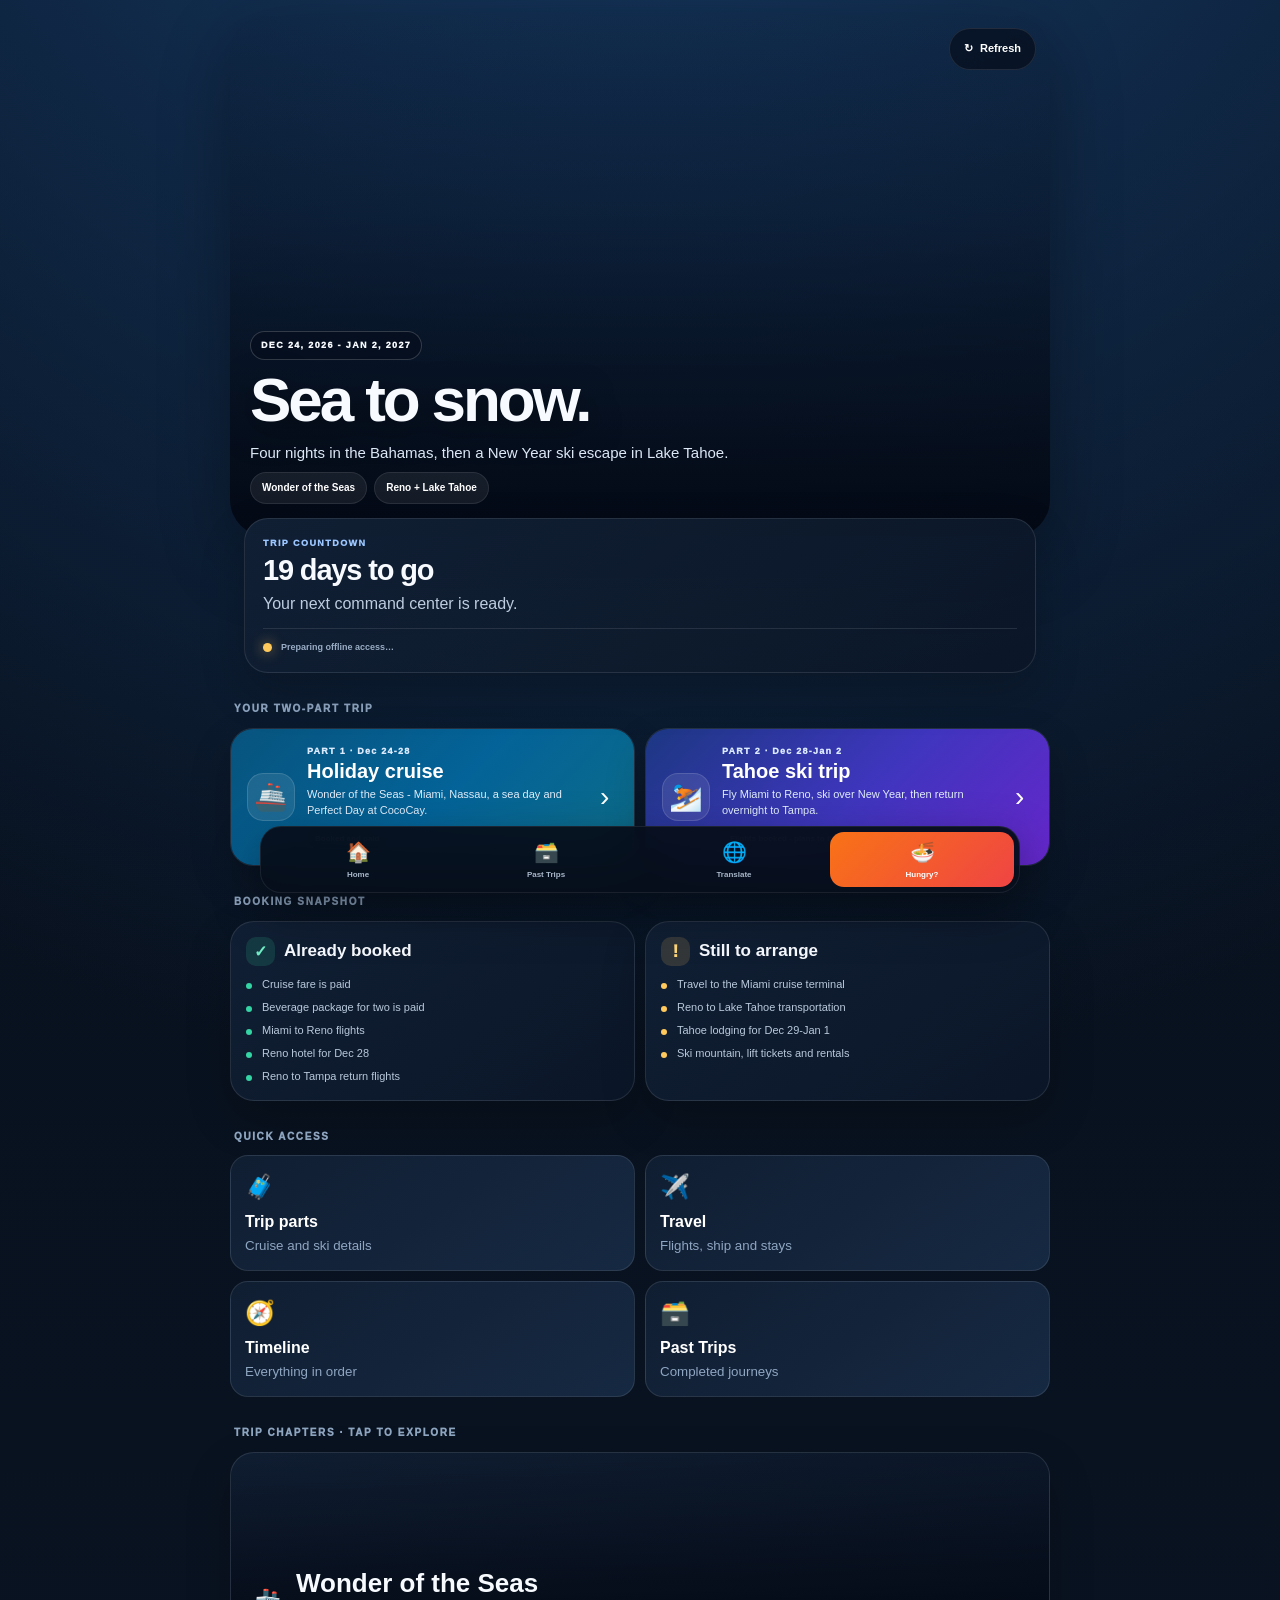
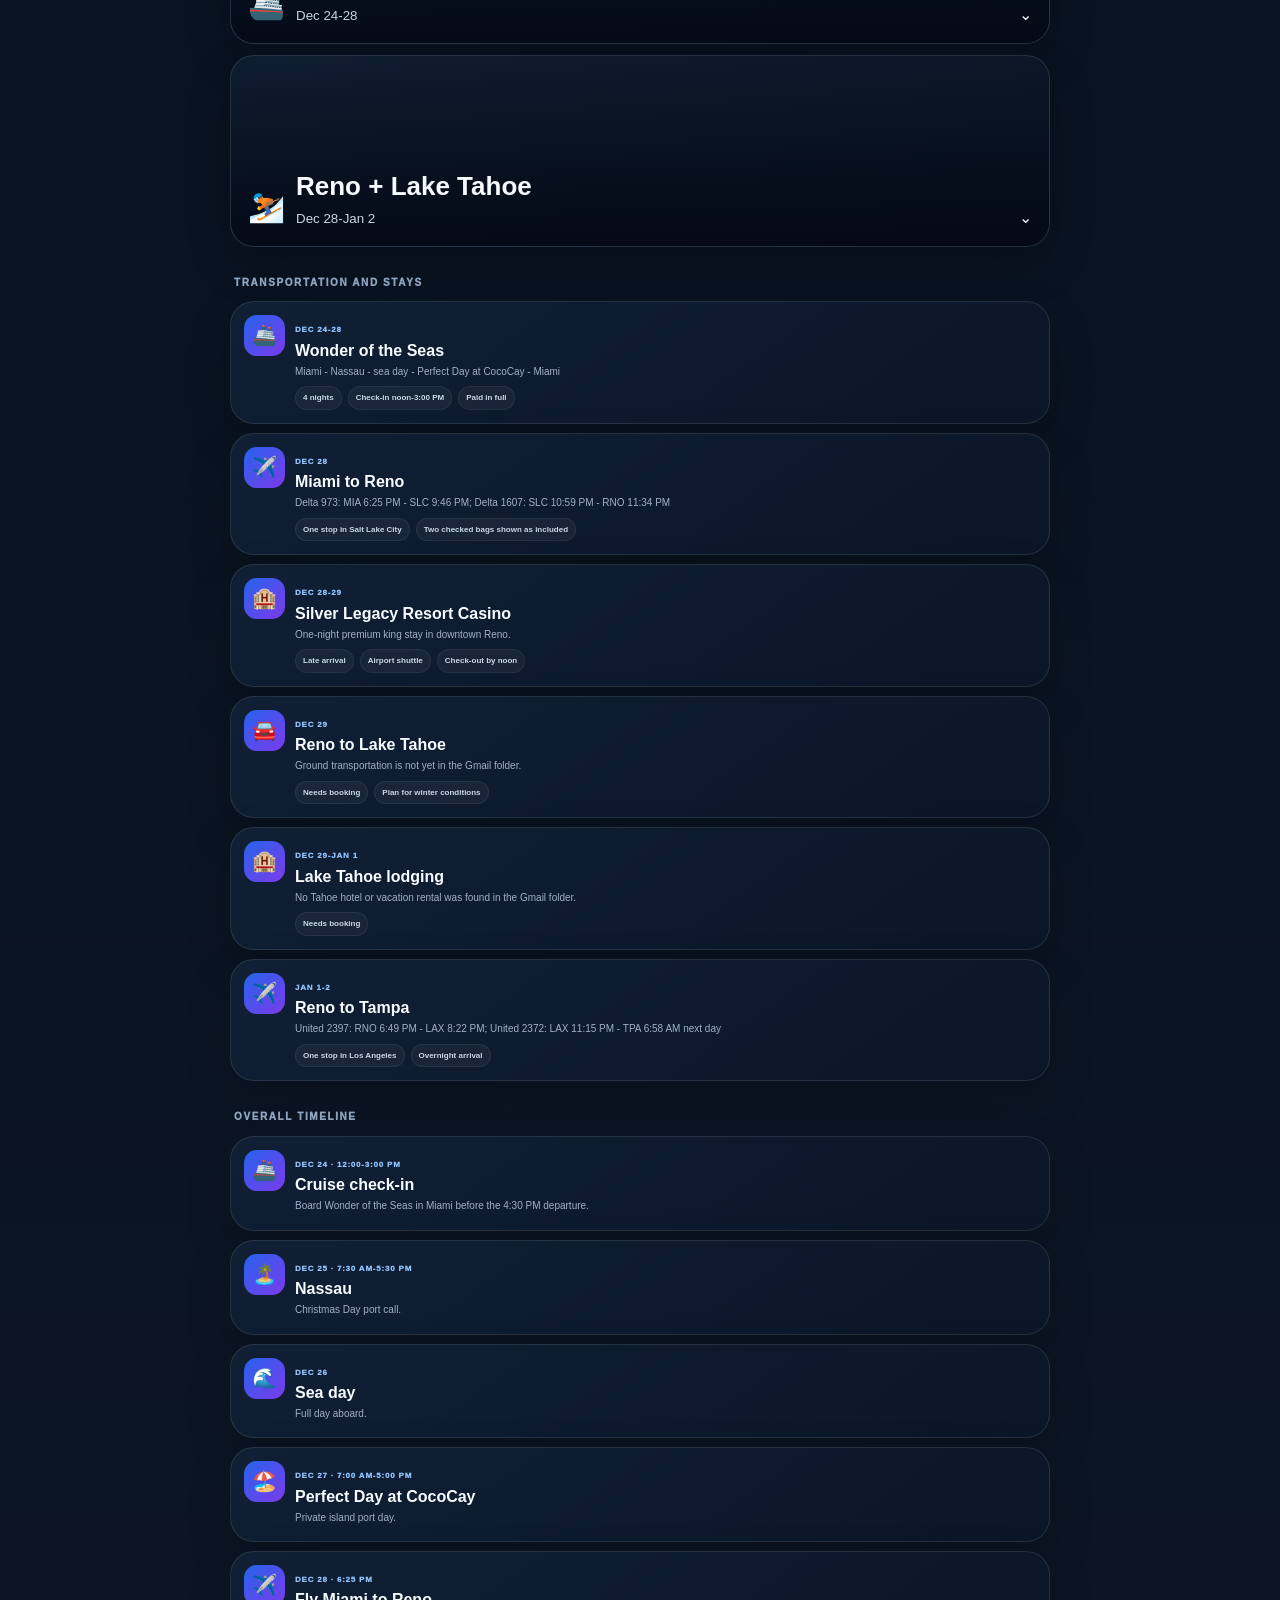
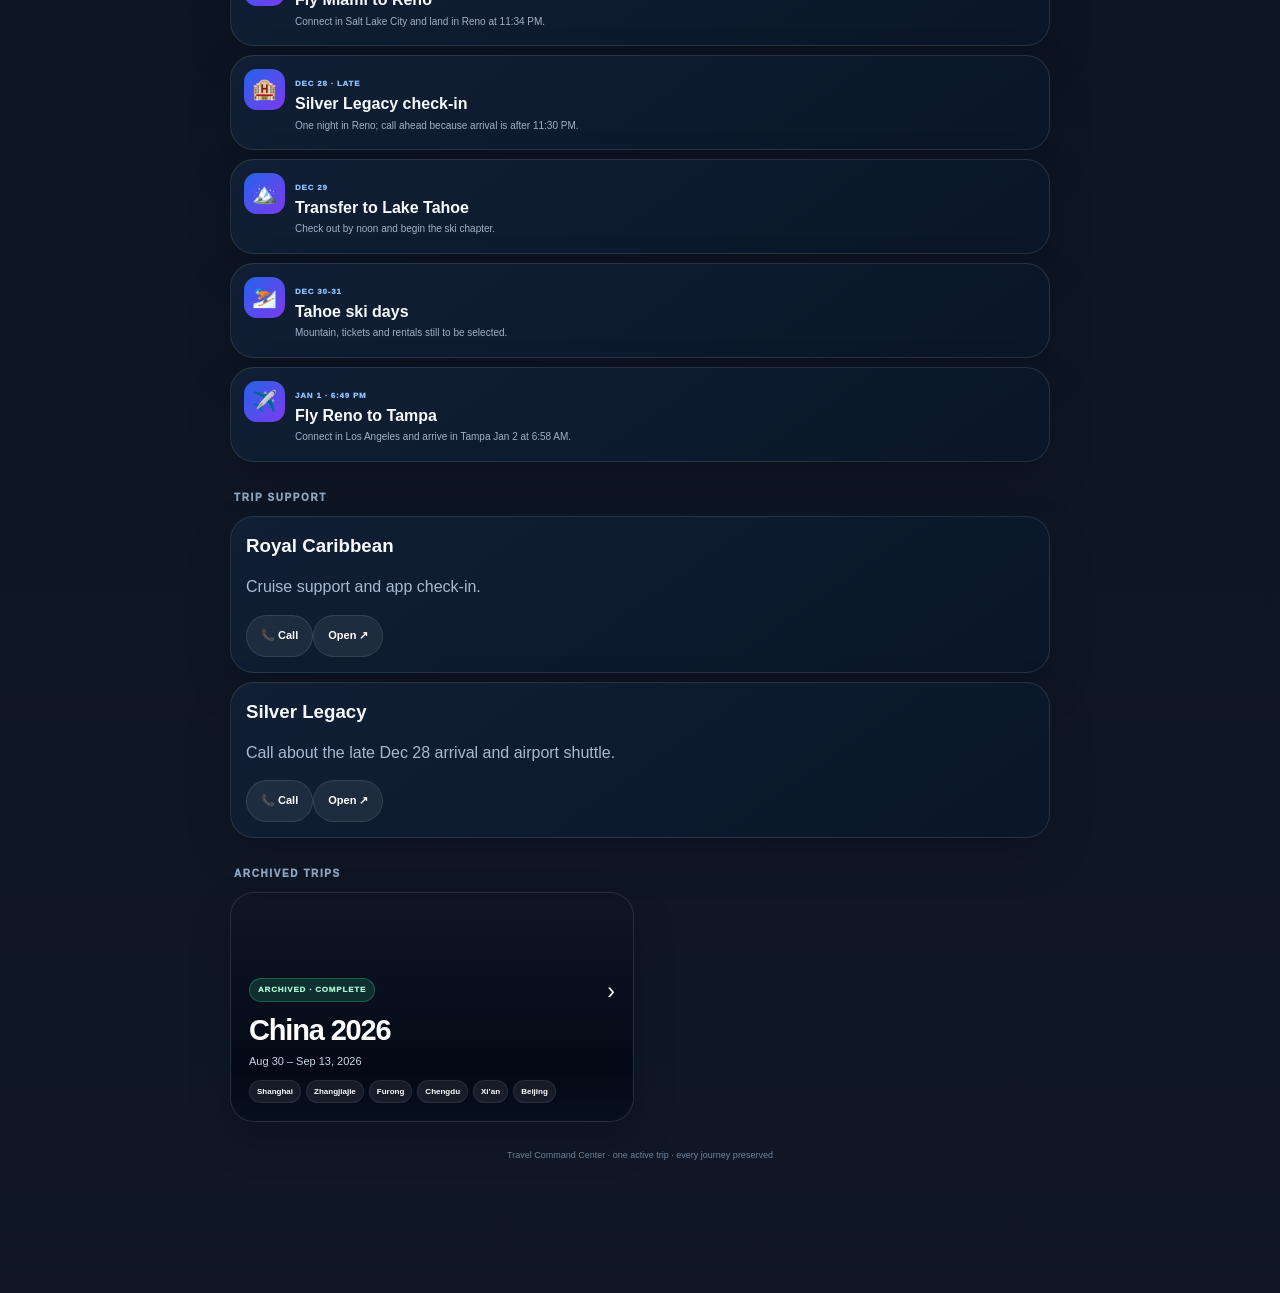
==== commit 01878d91: "Add holiday cruise and Tahoe trip dashboard" ====
--- a/index.html
+++ b/index.html
@@ -9,14 +9,14 @@
   <title>Travel Command Center</title>
   <link rel="manifest" href="/manifest.webmanifest">
   <link rel="apple-touch-icon" href="/app-icon.svg">
-  <link rel="stylesheet" href="/app.css?v=20260914-1">
+  <link rel="stylesheet" href="/app.css?v=20260915-1">
 </head>
 <body>
   <div id="app" class="app-shell" aria-live="polite">
     <div class="loading-screen"><span>✈️</span><b>Opening Travel Command Center…</b></div>
   </div>
-  <script src="/data/archive-index.js?v=20260914-1"></script>
-  <script src="/data/active-trip.js?v=20260914-1"></script>
-  <script src="/app.js?v=20260914-1"></script>
+  <script src="/data/archive-index.js?v=20260915-1"></script>
+  <script src="/data/active-trip.js?v=20260915-1"></script>
+  <script src="/app.js?v=20260915-1"></script>
 </body>
 </html>
--- a/app.css
+++ b/app.css
@@ -3,8 +3,10 @@
 .hero{min-height:520px;padding:calc(28px + env(safe-area-inset-top,0px)) 20px 30px;display:flex;flex-direction:column;justify-content:flex-end;position:relative;overflow:hidden;background-size:cover;background-position:center;border-radius:0 0 36px 36px;box-shadow:var(--shadow)}.hero:before{content:"";position:absolute;inset:0;background:linear-gradient(180deg,rgba(2,7,17,.1),rgba(3,8,20,.28) 38%,rgba(3,8,19,.95) 100%)}.hero>*{position:relative;z-index:1}.brand-chip{display:inline-flex;align-self:flex-start;padding:7px 10px;border-radius:999px;background:rgba(6,13,26,.58);border:1px solid rgba(255,255,255,.18);backdrop-filter:blur(14px);font-size:9px;font-weight:950;letter-spacing:.15em;text-transform:uppercase}.hero h1{font-size:clamp(44px,12vw,62px);line-height:.93;letter-spacing:-.05em;margin:11px 0 13px;text-shadow:0 8px 32px rgba(0,0,0,.5)}.hero-copy{font-size:15px;color:#dce8f6;max-width:640px;margin:0}.hero-actions{display:flex;gap:8px;flex-wrap:wrap;margin-top:17px}.button{display:inline-flex;align-items:center;justify-content:center;gap:7px;min-height:42px;padding:10px 14px;border:1px solid var(--line);border-radius:999px;background:#ffffff12;color:#fff;text-decoration:none;font-size:11px;font-weight:900;cursor:pointer}.button.primary{background:linear-gradient(135deg,#2563eb,#7c3aed 58%,#db2777);border:0}.button:active{transform:scale(.97)}.refresh-button{position:absolute;top:calc(12px + env(safe-area-inset-top,0px));right:14px;background:rgba(6,13,26,.68);backdrop-filter:blur(16px)}.refresh-button.loading .refresh-icon{animation:spin .7s linear infinite}@keyframes spin{to{transform:rotate(360deg)}}
 .main{padding:15px}.panel{background:linear-gradient(145deg,rgba(17,32,53,.97),rgba(11,23,40,.97));border:1px solid var(--line);border-radius:24px;box-shadow:0 18px 46px rgba(0,0,0,.19)}.status-panel{position:relative;z-index:4;margin-top:-36px;padding:18px}.kicker{font-size:9px;font-weight:950;letter-spacing:.16em;text-transform:uppercase;color:#9bc6ff}.status-panel h2{font-size:29px;line-height:1.04;letter-spacing:-.04em;margin:5px 0 7px}.status-panel p{margin:0;color:#becde0}.offline-row{margin-top:13px;padding-top:12px;border-top:1px solid var(--line);display:flex;align-items:center;gap:9px;color:#99adc4;font-size:9px;font-weight:850}.offline-dot{width:9px;height:9px;border-radius:50%;background:var(--gold);box-shadow:0 0 13px rgba(255,201,92,.6)}.offline-row.ready .offline-dot{background:var(--green);box-shadow:0 0 13px rgba(53,212,164,.6)}.offline-row.offline .offline-dot{background:var(--blue)}
 .section-title{margin:29px 4px 11px;font-size:10px;font-weight:950;letter-spacing:.16em;text-transform:uppercase;color:#8ea5c0}.empty-card{padding:18px}.empty-card h3{font-size:22px;margin:0 0 6px}.empty-card p{color:#a9bad0;margin:0}.workflow{display:grid;gap:9px;margin-top:15px}.workflow-step{display:grid;grid-template-columns:34px 1fr;gap:10px;align-items:center;padding:10px;border-radius:15px;background:#ffffff08;border:1px solid #ffffff0d}.step-number{width:34px;height:34px;border-radius:11px;display:grid;place-items:center;background:linear-gradient(135deg,var(--accent),var(--accent2));font-weight:950}.workflow-step b{display:block;font-size:12px}.workflow-step small{display:block;color:#8fa4bc;margin-top:2px;font-size:9px}
+.phase-grid{display:grid;gap:10px}.phase-card{position:relative;display:grid;grid-template-columns:48px 1fr 18px;gap:12px;align-items:center;min-height:132px;padding:16px;border:1px solid var(--line);border-radius:23px;color:#fff;text-decoration:none;overflow:hidden;box-shadow:0 18px 42px rgba(0,0,0,.2)}.phase-card:before{content:"";position:absolute;inset:0;opacity:.92}.phase-cruise:before{background:linear-gradient(135deg,#075985,#0369a1 52%,#0e7490)}.phase-tahoe:before{background:linear-gradient(135deg,#1e3a8a,#4338ca 52%,#6d28d9)}.phase-card>*{position:relative;z-index:1}.phase-icon{width:48px;height:48px;border-radius:16px;display:grid;place-items:center;background:#ffffff18;border:1px solid #ffffff21;font-size:27px}.phase-card small{display:block;font-size:9px;font-weight:950;letter-spacing:.14em;color:#dbeafe}.phase-card b{display:block;margin-top:3px;font-size:20px;line-height:1.05}.phase-card p{margin:5px 0;color:#e0edfa;font-size:11px}.phase-card em{display:inline-flex;padding:4px 7px;border-radius:999px;background:#06172d42;border:1px solid #ffffff1f;color:#fff;font-size:8px;font-style:normal;font-weight:900}.phase-arrow{font-size:28px}.readiness-grid{display:grid;gap:10px}.readiness-card{padding:15px}.readiness-head{display:flex;align-items:center;gap:9px}.readiness-head span{width:29px;height:29px;border-radius:10px;display:grid;place-items:center;font-weight:950}.readiness-card.ready .readiness-head span{background:rgba(53,212,164,.15);color:#72edc6}.readiness-card.attention .readiness-head span{background:rgba(255,201,92,.15);color:#ffd77c}.readiness-card h3{margin:0;font-size:17px}.readiness-card ul{list-style:none;padding:0;margin:11px 0 0;display:grid;gap:7px}.readiness-card li{position:relative;padding-left:16px;color:#b9c9db;font-size:11px}.readiness-card li:before{content:"";position:absolute;left:0;top:.55em;width:6px;height:6px;border-radius:50%;background:#4e6a88}.readiness-card.ready li:before{background:var(--green)}.readiness-card.attention li:before{background:var(--gold)}
 .archive-grid{display:grid;gap:12px}.archive-card{min-height:230px;display:flex;align-items:flex-end;position:relative;overflow:hidden;border-radius:24px;background-size:cover;background-position:center;border:1px solid var(--line);box-shadow:0 18px 42px rgba(0,0,0,.24);text-decoration:none;color:#fff}.archive-card:before{content:"";position:absolute;inset:0;background:linear-gradient(180deg,rgba(0,0,0,.04),rgba(2,7,18,.88) 78%,#07101e)}.archive-copy{position:relative;z-index:1;padding:18px;width:100%}.archive-state{display:inline-flex;padding:5px 8px;border-radius:999px;background:rgba(52,211,153,.16);border:1px solid rgba(52,211,153,.3);color:#a7f3d0;font-size:8px;font-weight:950;letter-spacing:.1em}.archive-copy h3{font-size:29px;letter-spacing:-.04em;margin:7px 0 0}.archive-copy p{margin:3px 0 0;color:#c8d6e6;font-size:11px}.archive-route{display:flex;gap:5px;flex-wrap:wrap;margin-top:10px}.archive-route span{padding:5px 7px;border-radius:999px;background:#ffffff12;border:1px solid #ffffff12;font-size:8px;font-weight:850}.archive-arrow{float:right;font-size:23px}
 .route-scroll{display:flex;gap:7px;overflow:auto;padding:8px 0 2px;scrollbar-width:none}.route-scroll::-webkit-scrollbar{display:none}.route-scroll a{flex:0 0 auto;text-decoration:none;padding:8px 11px;border-radius:999px;background:#ffffff12;border:1px solid #ffffff17;font-size:10px;font-weight:850}.quick-grid{display:grid;grid-template-columns:1fr 1fr;gap:10px}.quick-card{min-height:96px;padding:14px;border:1px solid var(--line);border-radius:18px;background:linear-gradient(145deg,#101e32,#162942);color:#fff;text-decoration:none}.quick-card span{font-size:24px}.quick-card b{display:block;margin-top:5px}.quick-card small{color:#8fa6c2}.city-card{margin:11px 0;overflow:hidden}.city-card>summary{list-style:none;cursor:pointer;min-height:190px;padding:17px;display:flex;align-items:flex-end;gap:11px;position:relative;background-size:cover;background-position:center}.city-card>summary::-webkit-details-marker{display:none}.city-card>summary:before{content:"";position:absolute;inset:0;background:linear-gradient(180deg,rgba(0,0,0,.05),rgba(3,8,19,.91) 100%)}.city-card>summary>*{position:relative;z-index:1}.city-symbol{font-size:30px}.city-heading{flex:1}.city-heading b{display:block;font-size:26px}.city-heading small{color:#c7d5e5}.city-body{padding:4px 15px 18px}.city-body h4{font-size:9px;letter-spacing:.14em;text-transform:uppercase;color:#8fa6c2;margin:18px 0 8px}.item-card{padding:12px;margin:8px 0;border-radius:15px;background:#ffffff07;border:1px solid #ffffff0d}.item-card b{display:block}.item-card p{margin:4px 0;color:#a9bad0;font-size:11px}.chips{display:flex;gap:6px;flex-wrap:wrap;margin-top:7px}.chip{padding:5px 7px;border-radius:999px;background:#ffffff0b;border:1px solid #ffffff10;color:#c9d8e8;font-size:8px;font-weight:850}.travel-grid{display:grid;gap:9px}.timeline-item{display:grid;grid-template-columns:41px 1fr;gap:10px;padding:13px}.timeline-icon{width:41px;height:41px;border-radius:13px;display:grid;place-items:center;background:linear-gradient(135deg,#2563eb,#7c3aed);font-size:20px}.timeline-item time{font-size:8px;color:#8dc2ff;font-weight:950;letter-spacing:.1em}.timeline-item b{display:block}.timeline-item p{margin:3px 0;color:#9fb1c6;font-size:10px}.support-card{padding:15px}.support-card h3{margin:0}.support-card p{color:#a8bacf}.footer{text-align:center;padding:27px 5px;color:#70849c;font-size:9px}
 .tool-dock{position:fixed;z-index:80;left:0;right:0;bottom:0;padding:7px 10px calc(7px + env(safe-area-inset-bottom,0px));pointer-events:none}.dock-inner{max-width:760px;margin:auto;display:grid;grid-template-columns:repeat(4,1fr);gap:4px;padding:5px;border:1px solid #ffffff14;border-radius:21px;background:rgba(7,14,27,.94);backdrop-filter:blur(22px);box-shadow:0 18px 48px rgba(0,0,0,.36);pointer-events:auto}.dock-inner a,.dock-inner button{border:0;background:transparent;color:#aab9cb;text-decoration:none;text-align:center;padding:6px 2px;font-size:8px;font-weight:850;cursor:pointer}.dock-inner span{display:block;font-size:20px;margin-bottom:2px}.dock-inner .accent-tool{border-radius:14px;background:linear-gradient(135deg,#f97316,#ef4444);color:#fff}
 .modal{position:fixed;inset:0;z-index:120;display:flex;align-items:flex-end;background:rgba(2,7,17,.73);backdrop-filter:blur(12px);opacity:0;pointer-events:none;transition:.18s}.modal.show{opacity:1;pointer-events:auto}.sheet{width:min(100%,720px);max-height:84vh;margin:0 auto;overflow:auto;padding:10px 15px calc(20px + env(safe-area-inset-bottom,0px));border-radius:28px 28px 0 0;background:linear-gradient(180deg,#14243b,#091523);border:1px solid #ffffff12;transform:translateY(24px);transition:.18s}.modal.show .sheet{transform:none}.sheet-head{position:sticky;top:-10px;z-index:2;display:flex;justify-content:space-between;align-items:center;padding:14px 0 10px;background:linear-gradient(180deg,#14243b 75%,transparent)}.sheet-head h2{margin:0}.close{width:40px;height:40px;border:0;border-radius:50%;background:#ffffff12;color:#fff;font-size:24px}.result-list{display:grid;gap:8px}.result-card{padding:12px;border-radius:15px;background:#ffffff08;border:1px solid #ffffff0e}.result-card a{color:#badaff}.tool-note{color:#9db0c5;font-size:10px}.field{width:100%;margin:8px 0;padding:12px;border-radius:13px;border:1px solid #ffffff18;background:#07111f;color:#fff}
-@media(min-width:720px){.hero{margin-top:16px;border-radius:36px}.main{padding:18px 0}.archive-grid{grid-template-columns:1fr 1fr}.status-panel{margin-left:14px;margin-right:14px}}@media(max-width:400px){.hero{min-height:500px}.quick-grid{grid-template-columns:1fr 1fr}}
+@media(min-width:720px){.hero{margin-top:16px;border-radius:36px}.main{padding:18px 0}.archive-grid,.phase-grid,.readiness-grid{grid-template-columns:1fr 1fr}.status-panel{margin-left:14px;margin-right:14px}}@media(max-width:400px){.hero{min-height:500px}.quick-grid{grid-template-columns:1fr 1fr}}
+.route-scroll a{color:#fff}
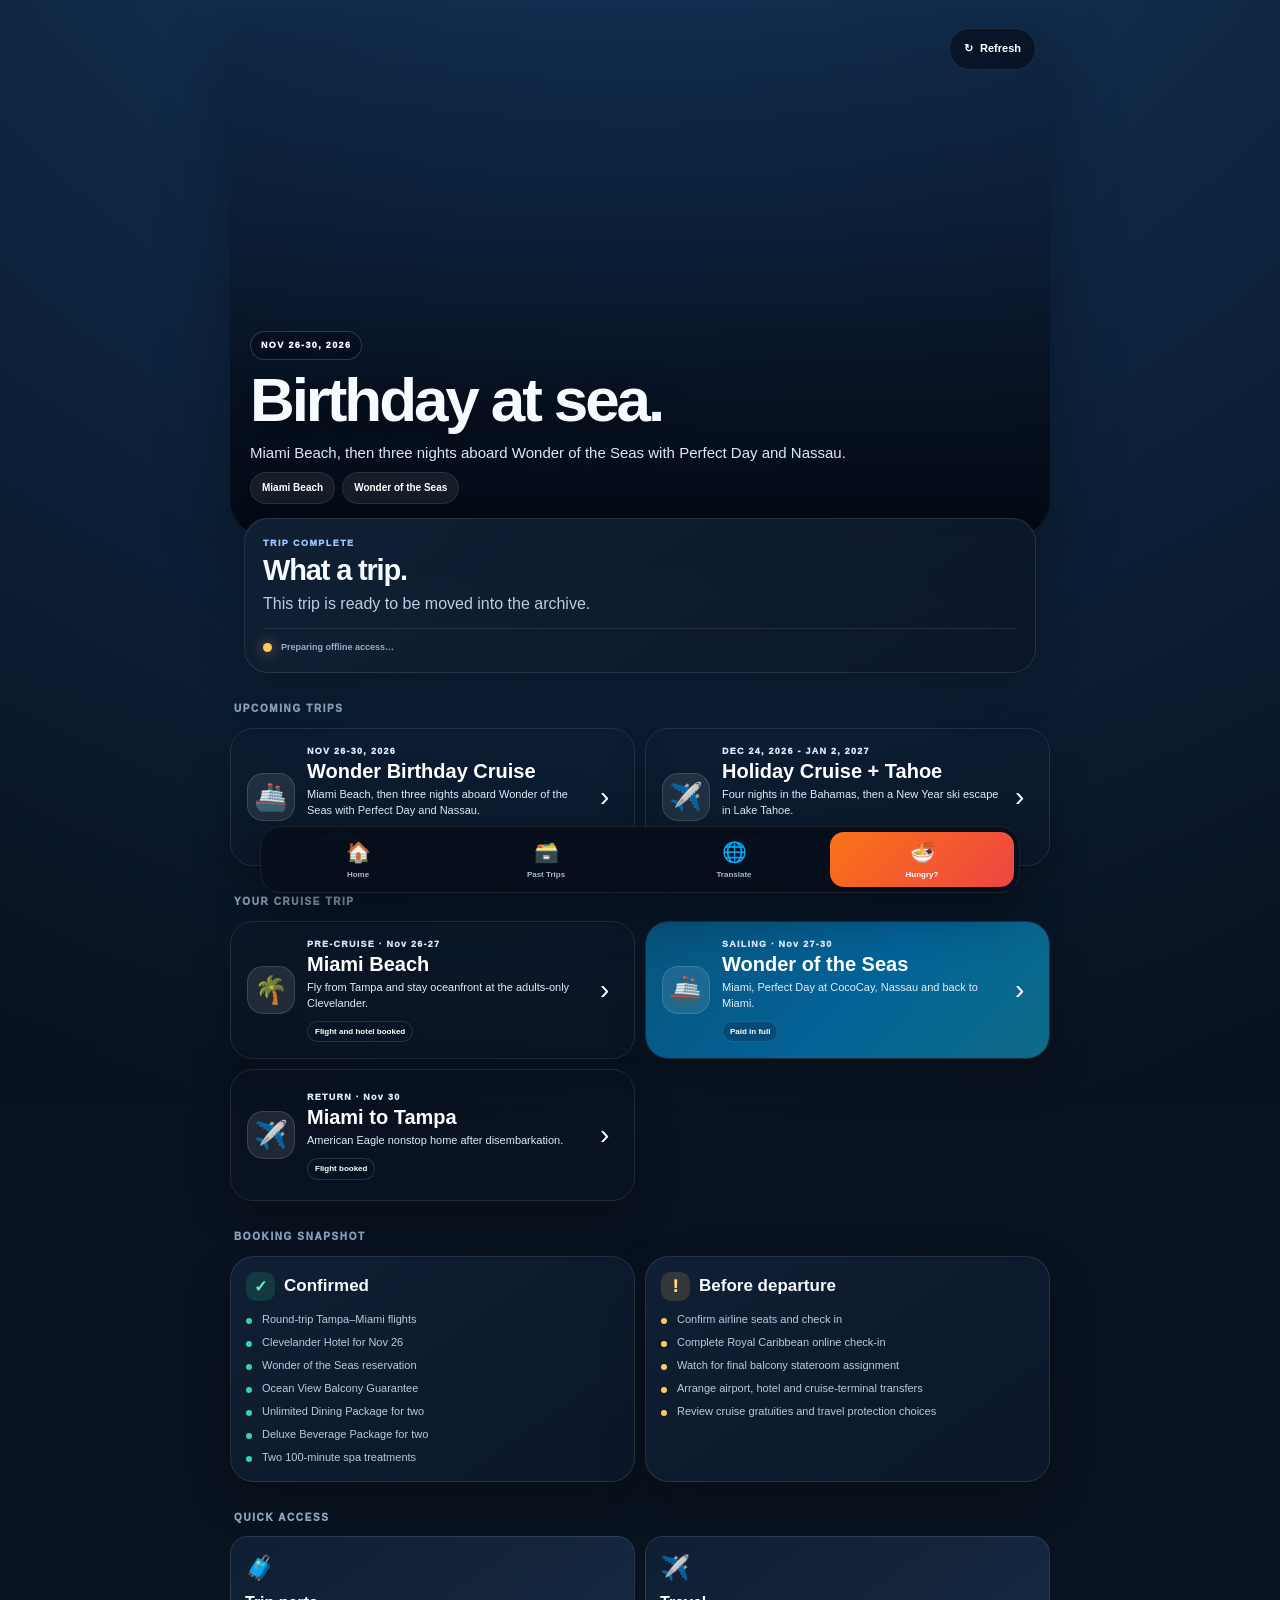
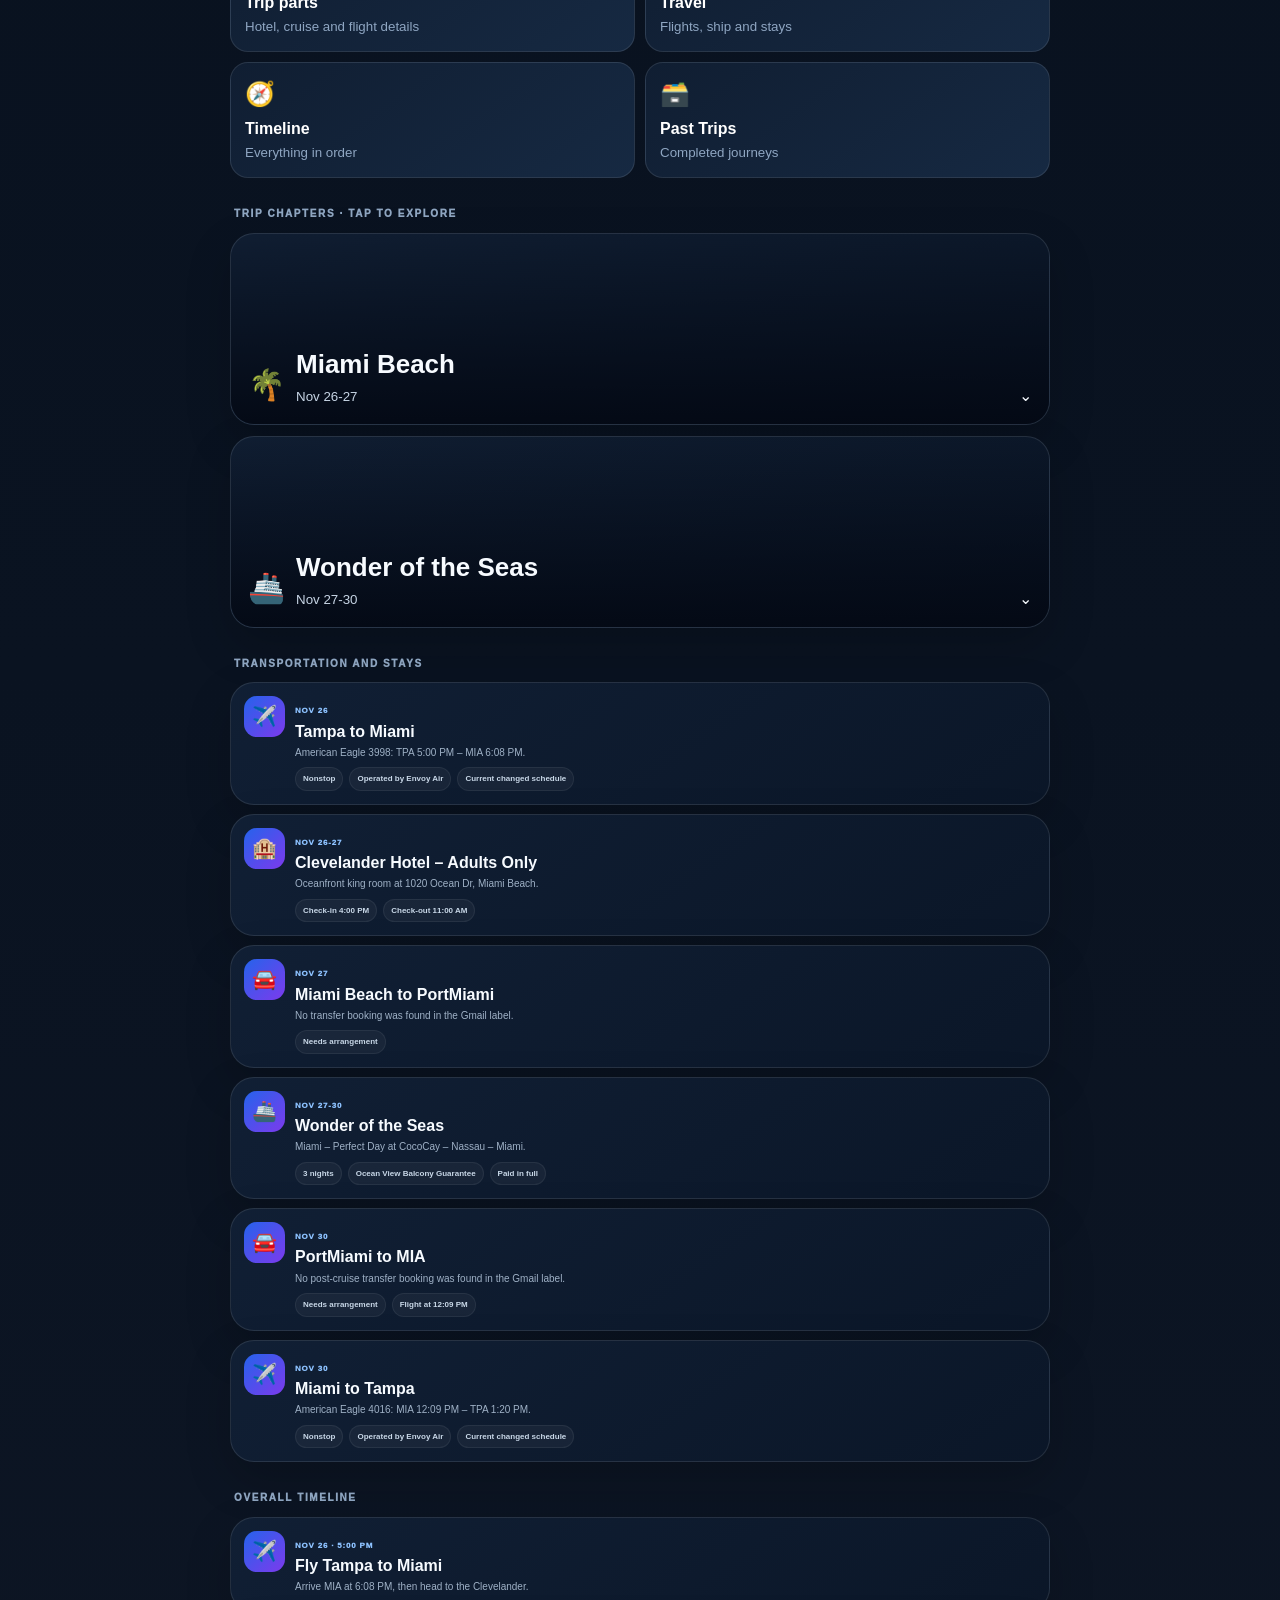
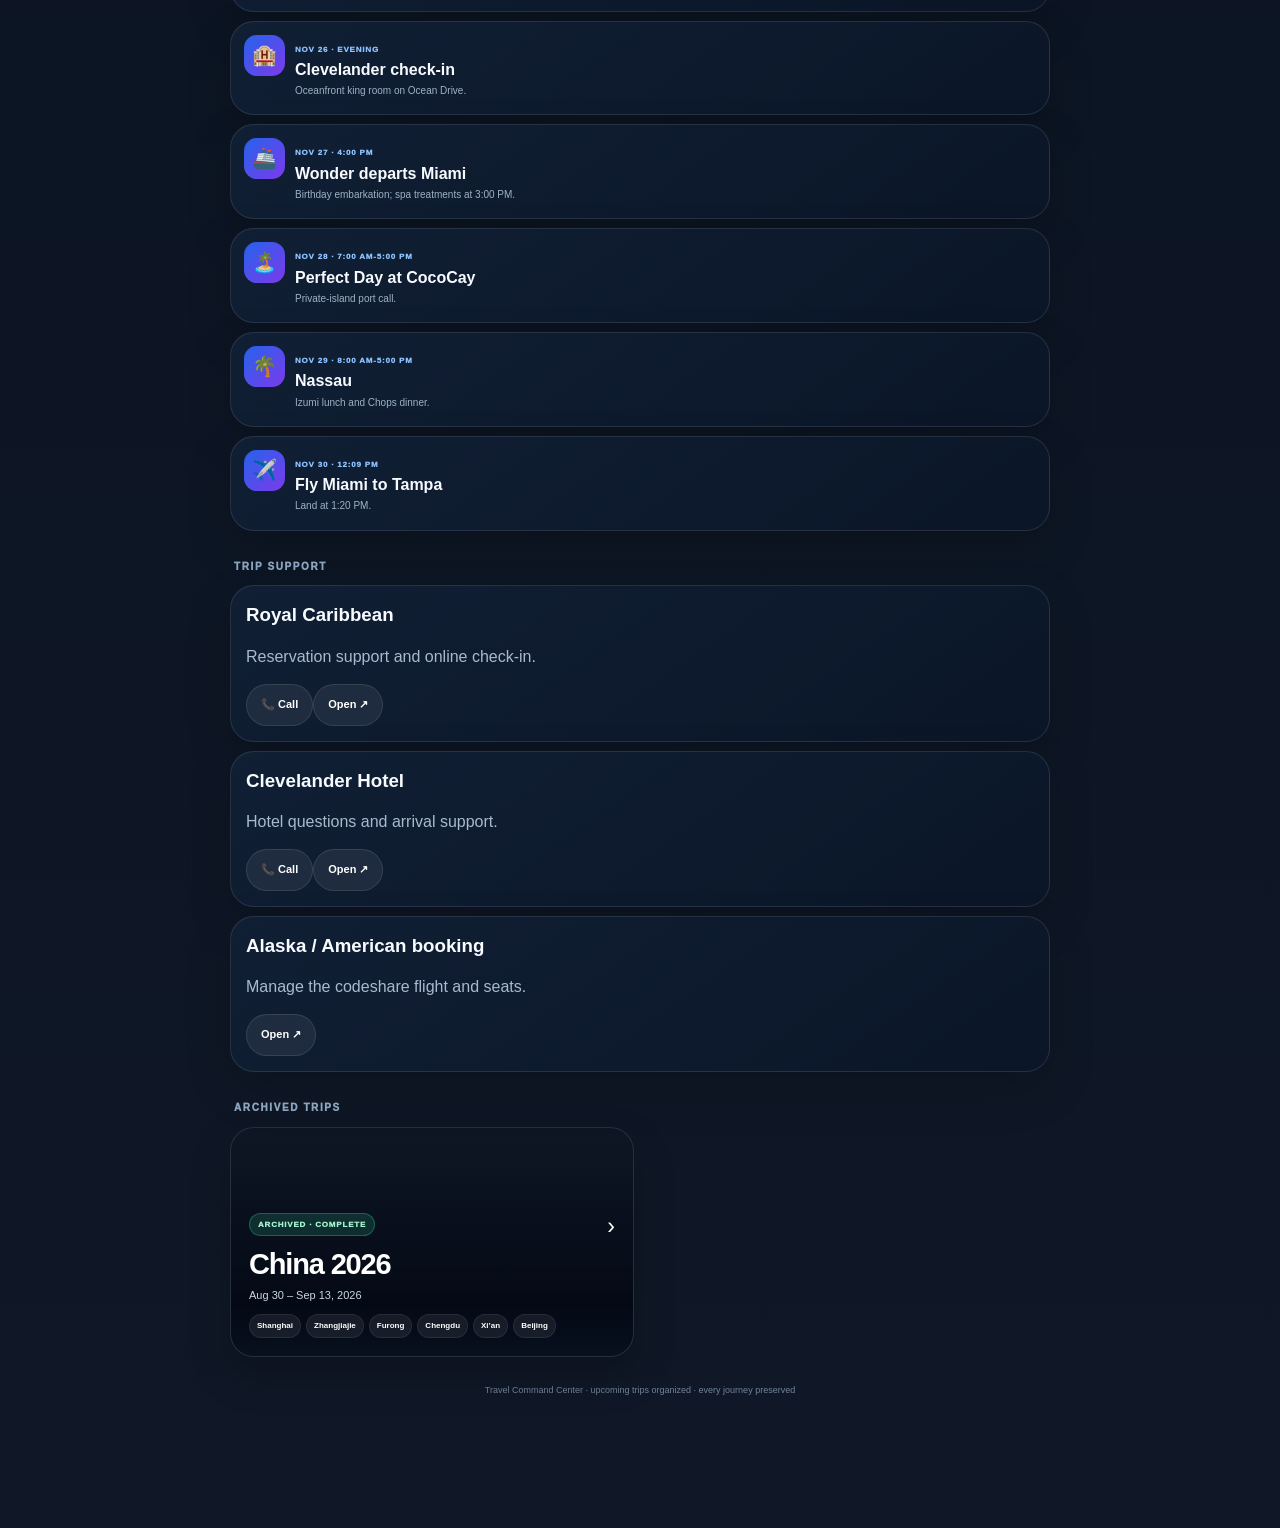
==== commit 1394a43c: "Add November Wonder cruise trip" ====
--- a/index.html
+++ b/index.html
@@ -9,14 +9,15 @@
   <title>Travel Command Center</title>
   <link rel="manifest" href="/manifest.webmanifest">
   <link rel="apple-touch-icon" href="/app-icon.svg">
-  <link rel="stylesheet" href="/app.css?v=20260915-1">
+  <link rel="stylesheet" href="/app.css?v=20260918-1">
 </head>
 <body>
   <div id="app" class="app-shell" aria-live="polite">
     <div class="loading-screen"><span>✈️</span><b>Opening Travel Command Center…</b></div>
   </div>
-  <script src="/data/archive-index.js?v=20260915-1"></script>
-  <script src="/data/active-trip.js?v=20260915-1"></script>
-  <script src="/app.js?v=20260915-1"></script>
+  <script src="/data/archive-index.js?v=20260918-1"></script>
+  <script src="/data/active-trip.js?v=20260918-1"></script>
+  <script src="/data/november-cruise.js?v=20260918-1"></script>
+  <script src="/app.js?v=20260918-1"></script>
 </body>
 </html>
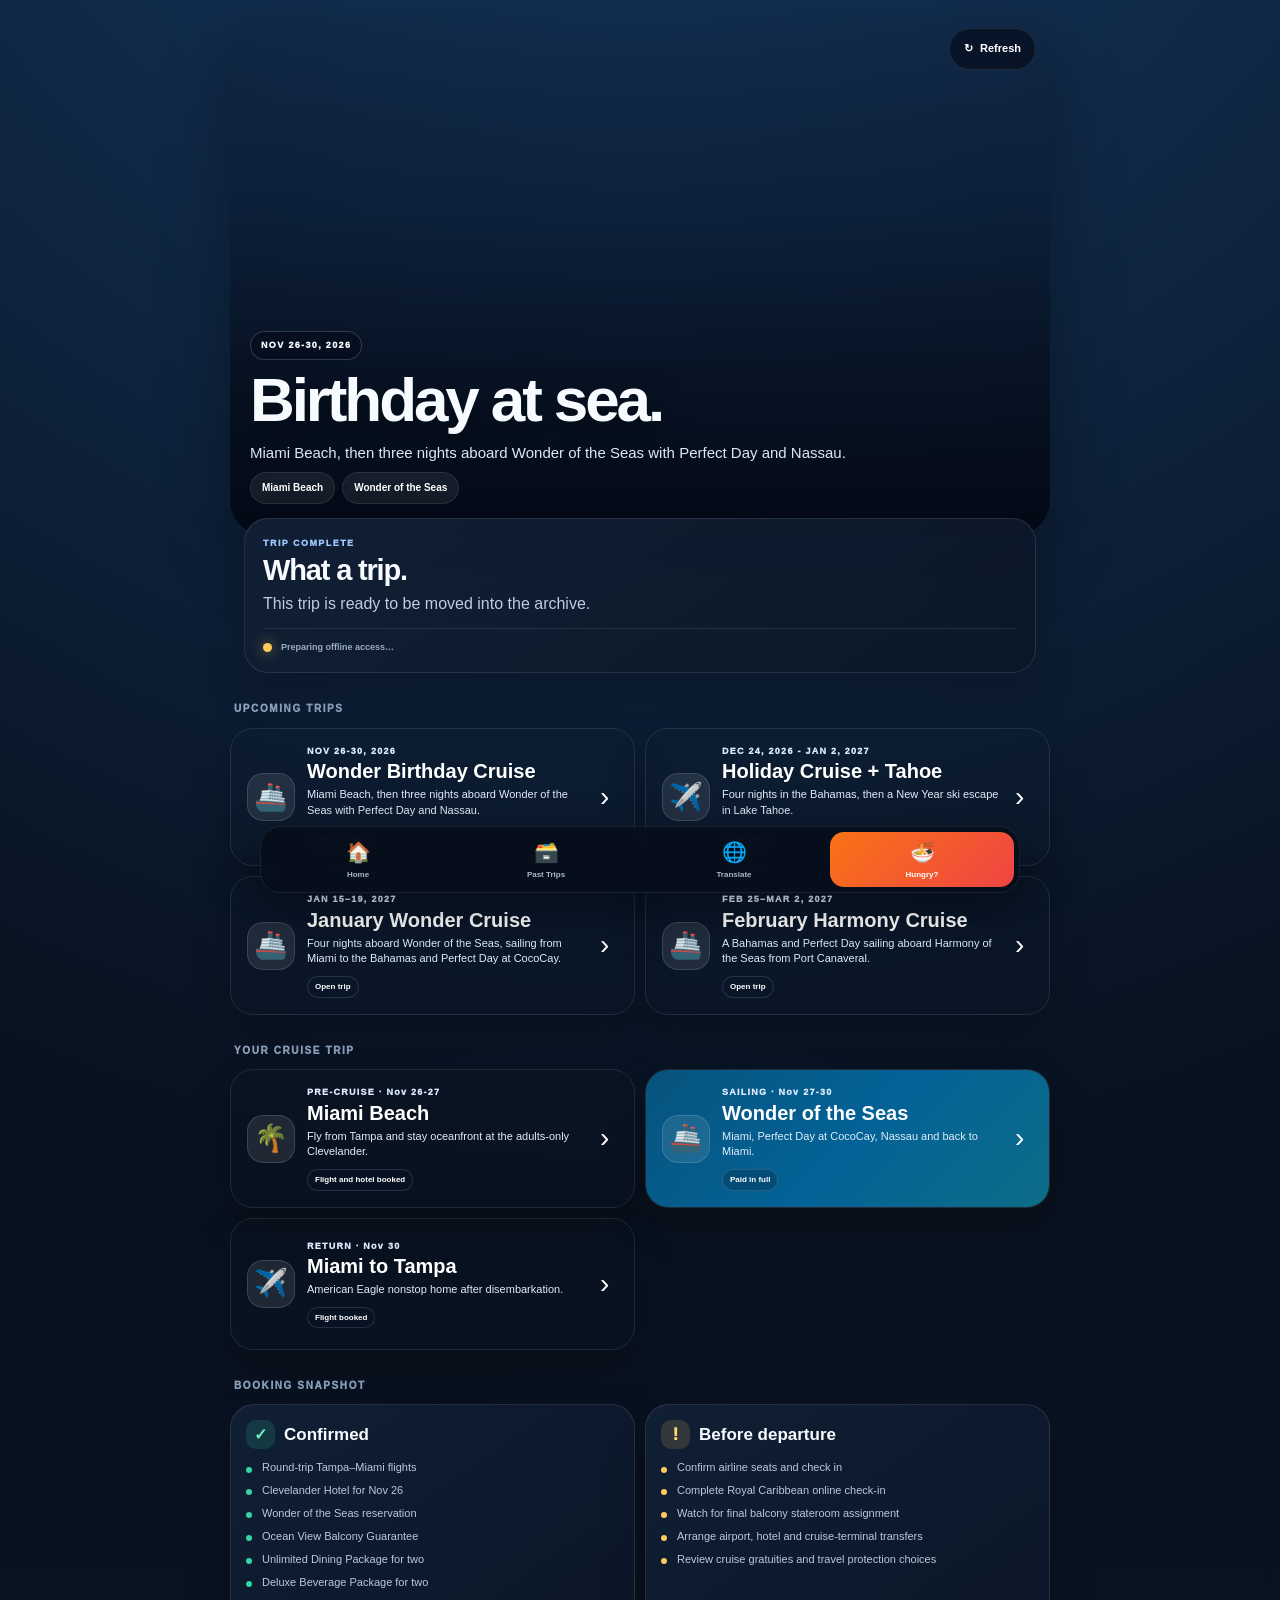
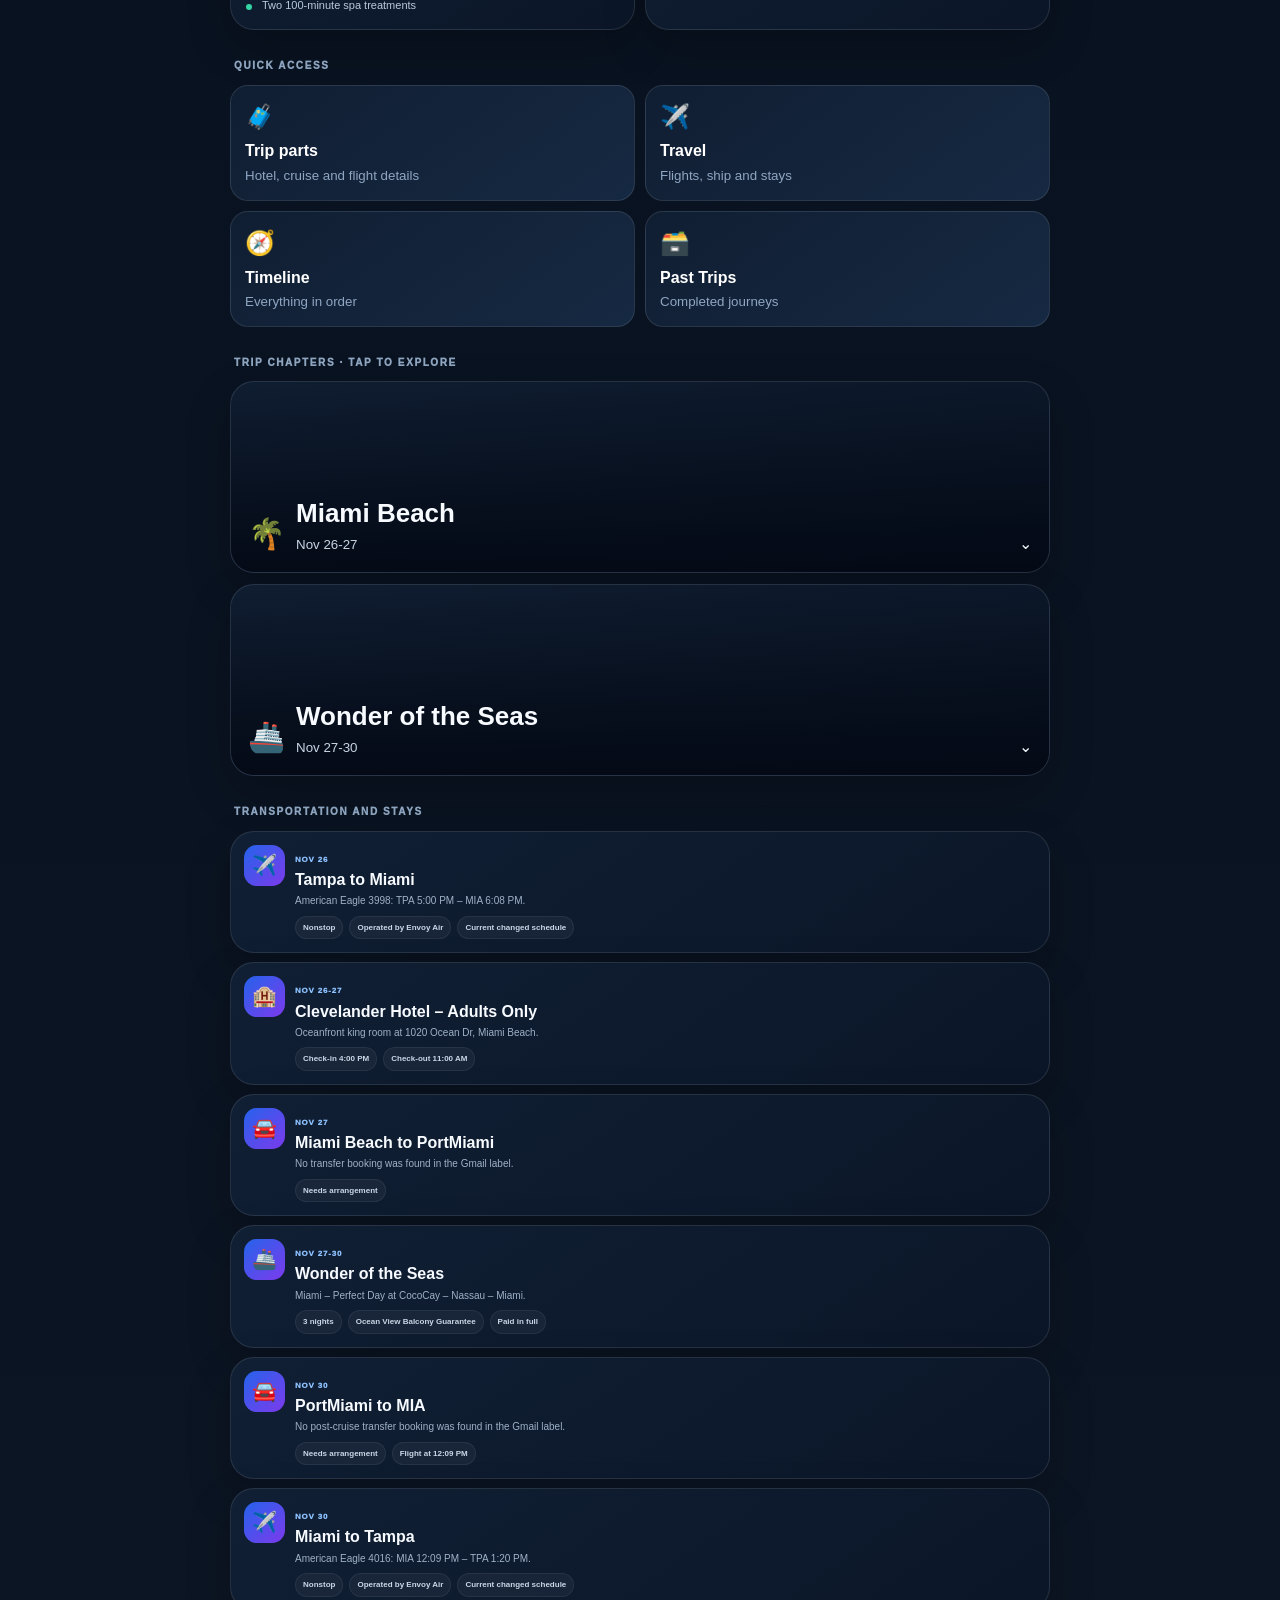
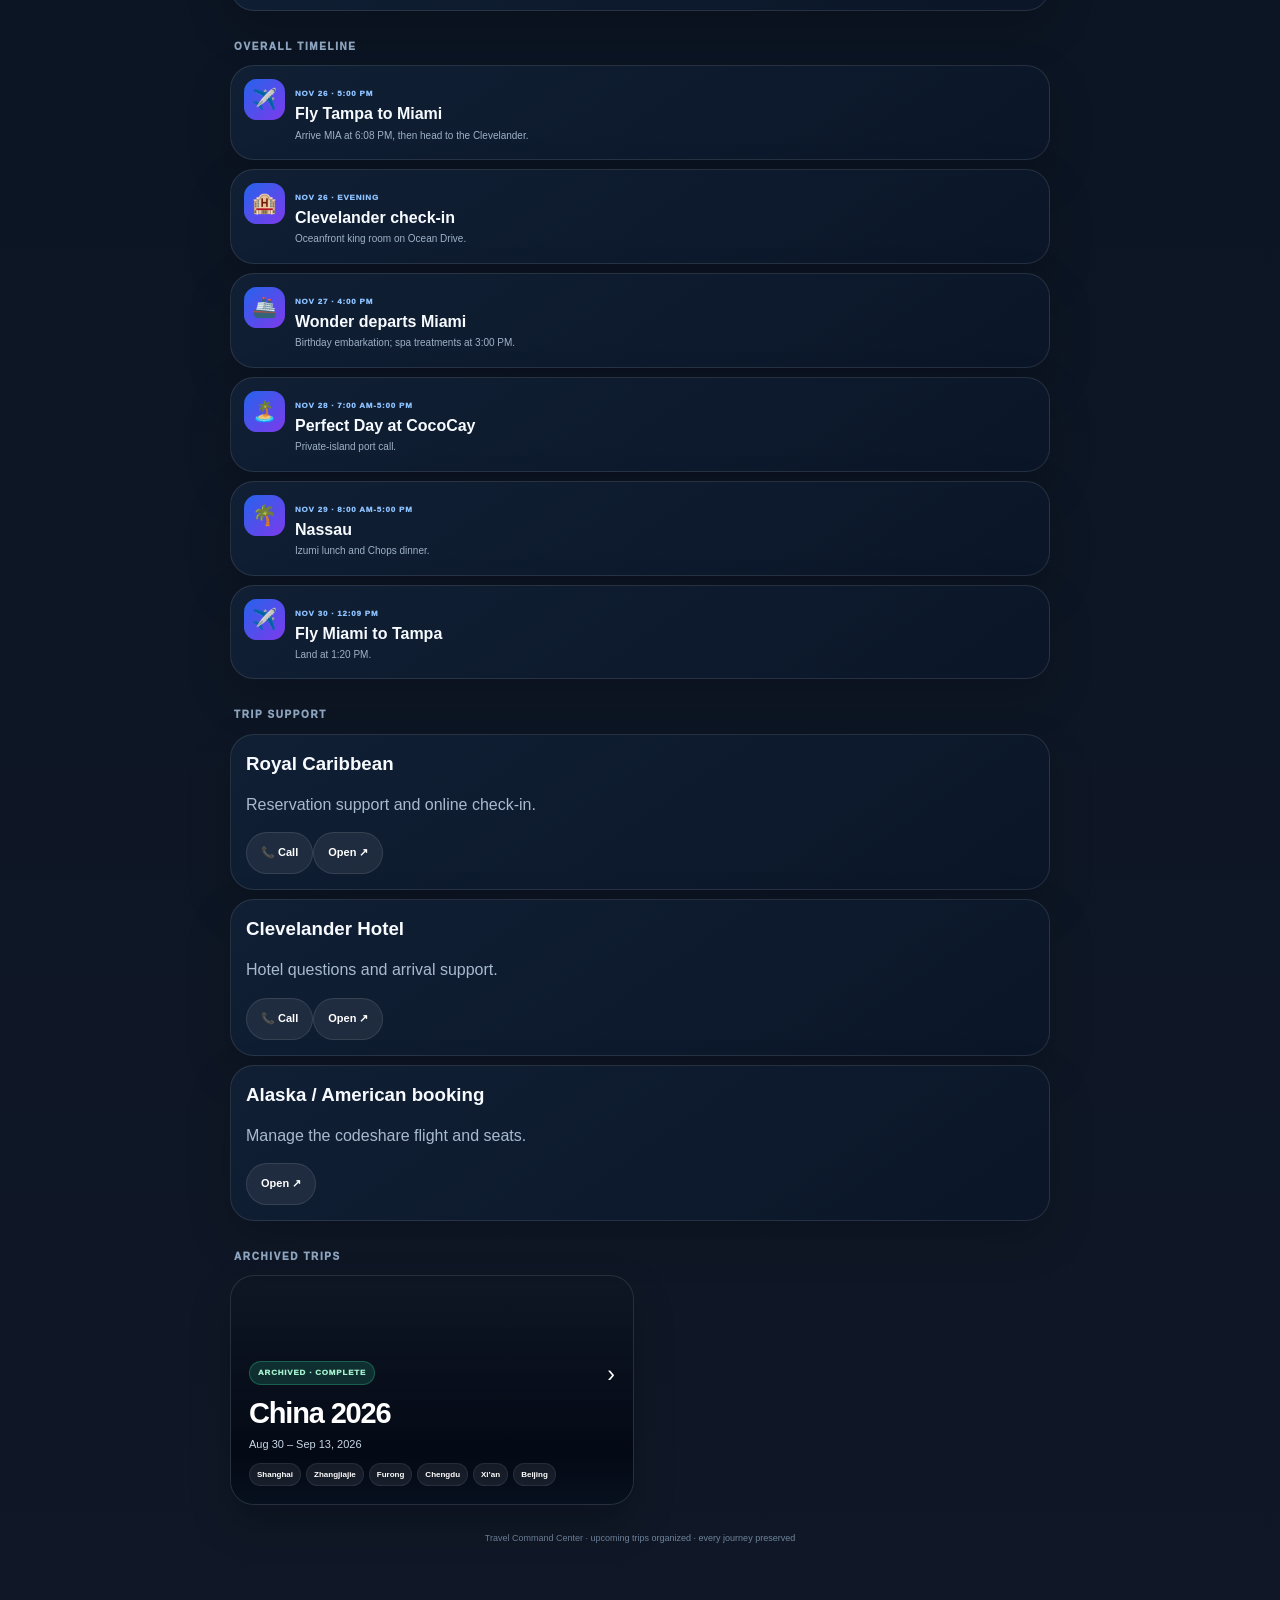
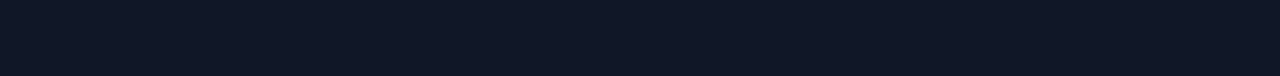
==== commit 5f7111e0: "Add January and February 2027 cruises to Travel Command Center" ====
--- a/index.html
+++ b/index.html
@@ -8,7 +8,7 @@
   <meta name="apple-mobile-web-app-status-bar-style" content="black-translucent">
   <title>Travel Command Center</title>
   <link rel="manifest" href="/manifest.webmanifest">
-  <link rel="apple-touch-icon" href="/app-icon.svg">
+  <link rel="apple-touch-icon" sizes="180x180" href="/app-icon-180.png?v=20260918-2">
   <link rel="stylesheet" href="/app.css?v=20260918-1">
 </head>
 <body>
@@ -18,6 +18,7 @@
   <script src="/data/archive-index.js?v=20260918-1"></script>
   <script src="/data/active-trip.js?v=20260918-1"></script>
   <script src="/data/november-cruise.js?v=20260918-1"></script>
-  <script src="/app.js?v=20260918-1"></script>
+  <script src="/data/upcoming-cruises.js?v=20260923-1"></script>
+  <script src="/app.js?v=20260923-1"></script>
 </body>
 </html>
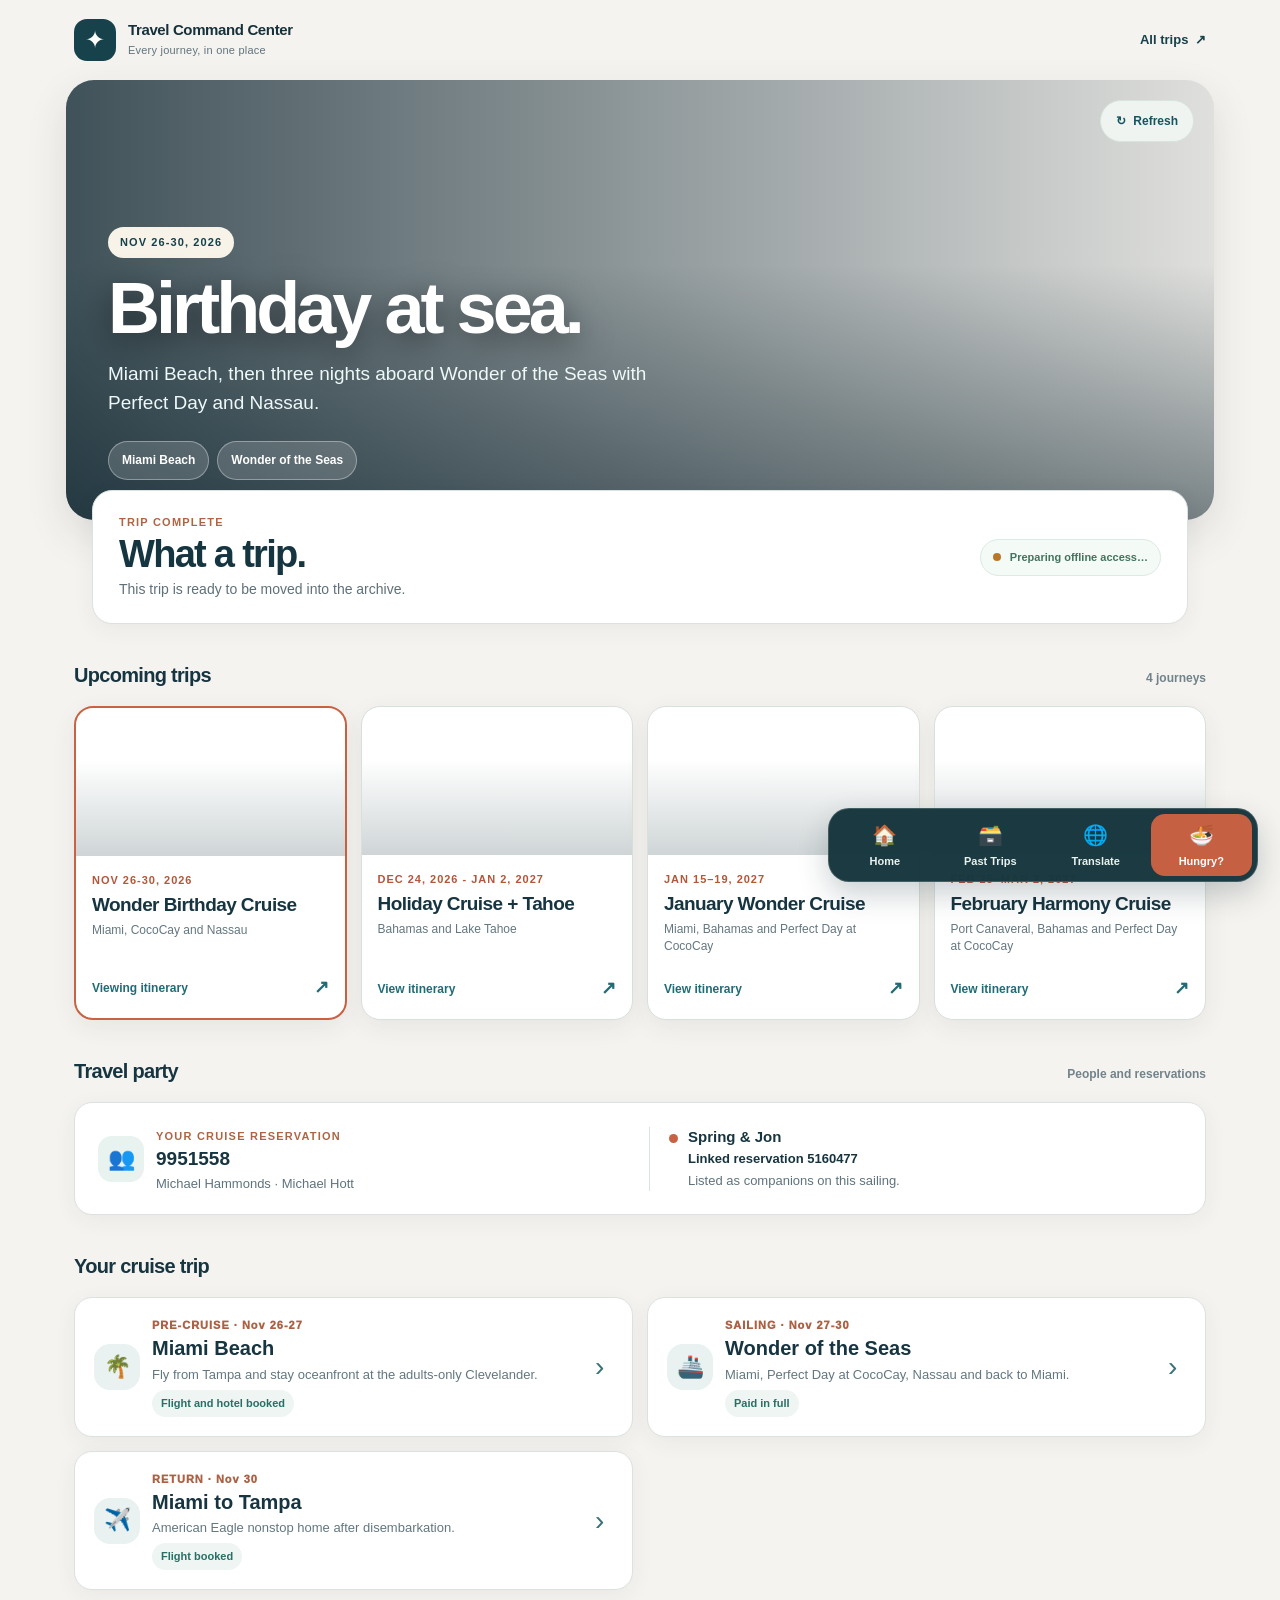
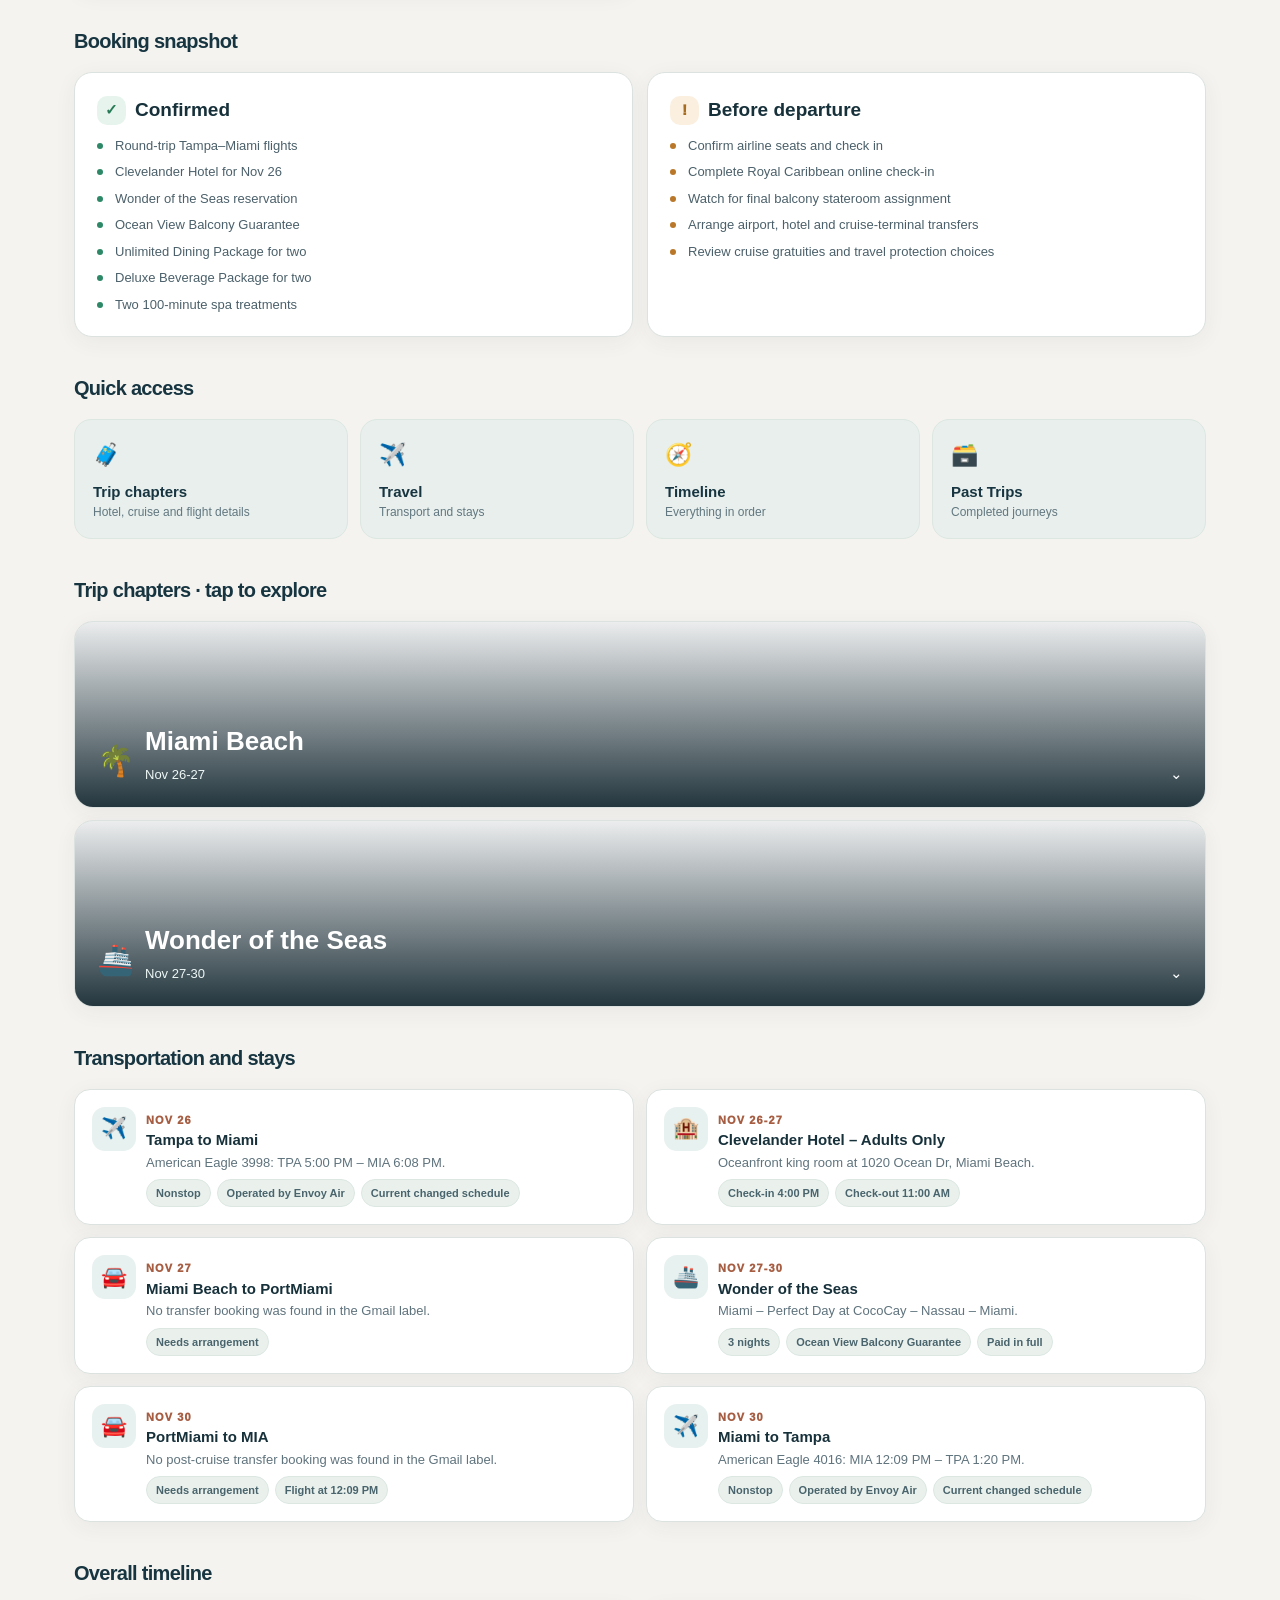
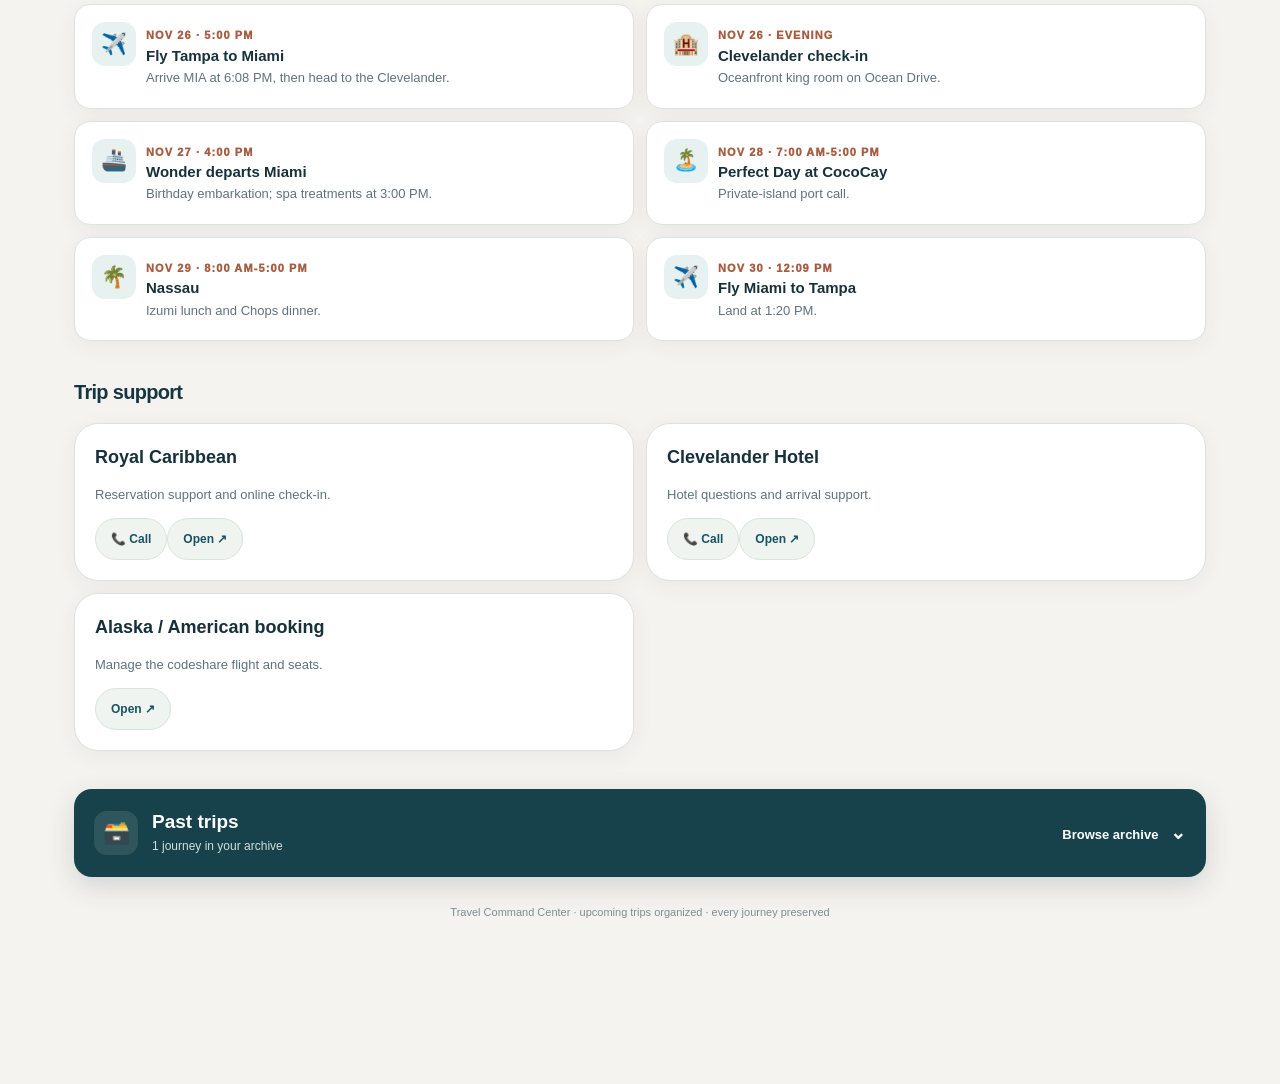
==== commit 0fca512f: "Redesign Travel Command Center and show cruise parties" ====
--- a/index.html
+++ b/index.html
@@ -8,17 +8,14 @@
   <meta name="apple-mobile-web-app-status-bar-style" content="black-translucent">
   <title>Travel Command Center</title>
   <link rel="manifest" href="/manifest.webmanifest">
-  <link rel="apple-touch-icon" sizes="180x180" href="/app-icon-180.png?v=20260918-2">
-  <link rel="stylesheet" href="/app.css?v=20260918-1">
+  <link rel="apple-touch-icon" sizes="180x180" href="/app-icon-180.png?v=20260923-6">
+  <link rel="stylesheet" href="/app.css?v=20260923-6">
 </head>
 <body>
   <div id="app" class="app-shell" aria-live="polite">
     <div class="loading-screen"><span>✈️</span><b>Opening Travel Command Center…</b></div>
   </div>
-  <script src="/data/archive-index.js?v=20260918-1"></script>
-  <script src="/data/active-trip.js?v=20260918-1"></script>
-  <script src="/data/november-cruise.js?v=20260918-1"></script>
-  <script src="/data/upcoming-cruises.js?v=20260923-1"></script>
-  <script src="/app.js?v=20260923-1"></script>
+  <script src="/data/trips.js?v=20260923-6"></script>
+  <script src="/app.js?v=20260923-6"></script>
 </body>
 </html>
--- a/app.css
+++ b/app.css
@@ -10,3 +10,111 @@
 .modal{position:fixed;inset:0;z-index:120;display:flex;align-items:flex-end;background:rgba(2,7,17,.73);backdrop-filter:blur(12px);opacity:0;pointer-events:none;transition:.18s}.modal.show{opacity:1;pointer-events:auto}.sheet{width:min(100%,720px);max-height:84vh;margin:0 auto;overflow:auto;padding:10px 15px calc(20px + env(safe-area-inset-bottom,0px));border-radius:28px 28px 0 0;background:linear-gradient(180deg,#14243b,#091523);border:1px solid #ffffff12;transform:translateY(24px);transition:.18s}.modal.show .sheet{transform:none}.sheet-head{position:sticky;top:-10px;z-index:2;display:flex;justify-content:space-between;align-items:center;padding:14px 0 10px;background:linear-gradient(180deg,#14243b 75%,transparent)}.sheet-head h2{margin:0}.close{width:40px;height:40px;border:0;border-radius:50%;background:#ffffff12;color:#fff;font-size:24px}.result-list{display:grid;gap:8px}.result-card{padding:12px;border-radius:15px;background:#ffffff08;border:1px solid #ffffff0e}.result-card a{color:#badaff}.tool-note{color:#9db0c5;font-size:10px}.field{width:100%;margin:8px 0;padding:12px;border-radius:13px;border:1px solid #ffffff18;background:#07111f;color:#fff}
 @media(min-width:720px){.hero{margin-top:16px;border-radius:36px}.main{padding:18px 0}.archive-grid,.phase-grid,.readiness-grid{grid-template-columns:1fr 1fr}.status-panel{margin-left:14px;margin-right:14px}}@media(max-width:400px){.hero{min-height:500px}.quick-grid{grid-template-columns:1fr 1fr}}
 .route-scroll a{color:#fff}
+
+/* Travel Command Center visual refresh */
+:root{--bg:#f5f3ef;--panel:#fff;--panel2:#f6f5f1;--text:#17313b;--muted:#61737c;--line:#dbe2df;--accent:#c55e3e;--accent2:#db9b64;--blue:#287d91;--green:#2d8867;--gold:#b97829;--shadow:0 16px 42px rgba(29,49,57,.12);--dock:calc(88px + env(safe-area-inset-bottom,0px))}
+html{scroll-padding-top:20px}
+body{background:var(--bg);color:var(--text);font-family:Inter,-apple-system,BlinkMacSystemFont,"Segoe UI",sans-serif;font-size:15px;line-height:1.55}
+.app-shell{max-width:1180px}
+.site-header{height:80px;display:flex;align-items:center;justify-content:space-between;gap:16px;padding:0 24px}
+.site-brand{display:flex;align-items:center;gap:12px;color:var(--text);text-decoration:none;min-width:0}
+.brand-mark{width:42px;height:42px;border-radius:13px;background:#17424b;color:#fff;display:grid;place-items:center;font-size:24px;line-height:1}
+.site-brand strong{display:block;font-size:15px;line-height:1.15;letter-spacing:-.025em}
+.site-brand small{display:block;margin-top:3px;color:var(--muted);font-size:11px;letter-spacing:.02em}
+.header-link{color:#17424b;text-decoration:none;font-size:13px;font-weight:750;white-space:nowrap}
+.header-link span{margin-left:3px}
+.hero{min-height:440px;margin:0 16px;padding:38px 42px 38px;border-radius:28px;box-shadow:var(--shadow);background-position:center;isolation:isolate;color:#fff}
+.hero:before{background:linear-gradient(90deg,rgba(7,31,42,.76),rgba(7,31,42,.36) 60%,rgba(7,31,42,.09)),linear-gradient(0deg,rgba(6,26,35,.48),transparent 58%)}
+.hero h1{max-width:680px;font-size:clamp(42px,5.8vw,72px);line-height:1.01;letter-spacing:-.055em;margin:14px 0 16px;text-wrap:balance}
+.hero-copy{max-width:600px;font-size:clamp(15px,1.7vw,19px);line-height:1.5;color:#eef8f8}
+.brand-chip{padding:7px 12px;background:#f7f3e9;color:#16404a;border:0;font-size:11px;font-weight:800;letter-spacing:.1em}
+.refresh-button{top:20px;right:20px;background:#f7f3e9;color:#17424b;border:0;min-height:42px;font-size:12px}
+.route-scroll{margin-top:16px;gap:8px}
+.route-scroll a{padding:9px 13px;background:rgba(255,255,255,.16);border-color:rgba(255,255,255,.35);font-size:12px;color:#fff}
+.main{padding:0 24px 48px}
+.panel{background:#fff;border:1px solid var(--line);box-shadow:0 5px 22px rgba(24,56,66,.055)}
+.status-panel{margin:-30px 18px 0;position:relative;padding:23px 26px;border-radius:20px;display:grid;grid-template-columns:1fr auto;column-gap:24px;align-items:center}
+.kicker{color:#ae6545;font-size:11px;font-weight:800;letter-spacing:.11em}
+.status-panel .kicker,.status-panel h2,.status-panel p{grid-column:1}
+.status-panel h2{font-size:clamp(26px,3vw,38px);margin:4px 0;letter-spacing:-.045em;color:#153541}
+.status-panel p{color:#5f7078;font-size:14px}
+.offline-row{grid-column:2;grid-row:1/4;margin:0;padding:9px 12px;border:1px solid #dceae3;border-radius:999px;background:#f4faf6;color:#42745e;font-size:11px;font-weight:750;white-space:nowrap}
+.offline-dot{width:8px;height:8px;box-shadow:none}
+.section-title{display:flex;justify-content:space-between;align-items:baseline;gap:10px;margin:36px 0 15px;font-size:20px;letter-spacing:-.035em;text-transform:none;font-weight:800;color:#173541;scroll-margin-top:20px}
+.section-title span{font-size:12px;letter-spacing:0;color:#71838a;font-weight:600}
+.trip-grid{display:grid;grid-template-columns:repeat(4,minmax(0,1fr));gap:14px}
+.trip-card{display:flex;flex-direction:column;overflow:hidden;border:1px solid #d8e0de;border-radius:19px;background:#fff;color:#173541;text-decoration:none;box-shadow:0 7px 25px rgba(26,53,62,.07);transition:transform .18s ease,box-shadow .18s ease,border-color .18s ease}
+.trip-card:hover,.trip-card:focus-visible{transform:translateY(-3px);box-shadow:0 17px 32px rgba(26,53,62,.14);border-color:#7ca9a7}
+.trip-card:focus-visible,a:focus-visible,button:focus-visible,summary:focus-visible{outline:3px solid #df8056;outline-offset:3px}
+.trip-card.active-trip-card{border:2px solid #c86242}
+.trip-card-photo{height:148px;background-position:center;background-size:cover;position:relative}
+.trip-card-photo:after{content:"";position:absolute;inset:0;background:linear-gradient(0deg,rgba(14,46,53,.2),transparent 65%)}
+.trip-card-body{display:flex;flex:1;flex-direction:column;gap:5px;padding:16px}
+.trip-card-date{color:#b2573a;text-transform:uppercase;font-weight:800;font-size:11px;letter-spacing:.09em}
+.trip-card strong{font-size:19px;line-height:1.18;letter-spacing:-.03em}
+.trip-card-location{font-size:12px;line-height:1.45;color:#637780;display:-webkit-box;-webkit-line-clamp:2;-webkit-box-orient:vertical;overflow:hidden}
+.trip-card-action{display:flex;justify-content:space-between;align-items:center;margin-top:auto;padding-top:15px;color:#216b77;font-size:12px;font-weight:800}
+.trip-card-action span{font-size:18px}
+.phase-grid,.readiness-grid,.archive-grid{gap:14px}
+.phase-card{min-height:132px;padding:19px;border:1px solid var(--line);border-radius:18px;background:#fff;color:#173541;box-shadow:0 5px 22px rgba(24,56,66,.055);grid-template-columns:46px 1fr 18px}
+.phase-card:before{display:none}
+.phase-card small{color:#ac6144;font-size:11px;letter-spacing:.09em}
+.phase-card b{font-size:20px;line-height:1.18}
+.phase-card p{color:#637780;font-size:13px;line-height:1.45}
+.phase-card em{background:#eff5f2;border:0;color:#286f65;font-size:11px;padding:5px 9px}
+.phase-icon{width:46px;height:46px;background:#e9f2f0;border:0;font-size:22px}
+.phase-arrow{color:#39717a}
+.readiness-card{padding:22px;border-radius:18px}
+.readiness-card h3{font-size:19px}
+.readiness-card li{font-size:13px;line-height:1.5;color:#4b606a;padding-left:18px}
+.readiness-card li:before{background:#96afa9}
+.readiness-card.ready .readiness-head span{background:#e7f4ed;color:#277a56}
+.readiness-card.attention .readiness-head span{background:#fbf0e0;color:#a66c20}
+.quick-grid{grid-template-columns:repeat(4,minmax(0,1fr));gap:12px}
+.quick-card{min-height:118px;padding:18px;border-radius:17px;background:#e8efec;border:1px solid #dce7e2;color:#173541;transition:background .18s,transform .18s}
+.quick-card:hover{background:#dbe9e4;transform:translateY(-2px)}
+.quick-card span{font-size:22px}.quick-card b{margin-top:8px;font-size:15px}.quick-card small{display:block;color:#627780;font-size:12px;line-height:1.35}
+.city-card{border-radius:19px;margin:12px 0;overflow:hidden}
+.city-card>summary{min-height:185px;padding:22px;color:#fff}.city-card>summary:before{background:linear-gradient(0deg,rgba(5,26,35,.88),rgba(5,26,35,.08))}
+.city-heading b{font-size:26px}.city-heading small{color:#edf7f6;font-size:13px}
+.city-body{padding:8px 23px 24px;color:#173541}.city-body h4{font-size:12px;color:#a65d42;margin-top:24px}
+.item-card{padding:15px;margin:10px 0;border-radius:13px;background:#f6f8f6;border:1px solid #e1e9e5}.item-card b{font-size:14px}.item-card p{font-size:13px;color:#526771;line-height:1.5}
+.chip{padding:6px 9px;background:#eaf1ed;border:1px solid #dce7e2;color:#49646c;font-size:11px;line-height:1.3}
+.travel-grid{display:grid;grid-template-columns:repeat(2,minmax(0,1fr));gap:12px}
+.timeline-item{padding:17px;grid-template-columns:44px 1fr;border-radius:16px}
+.timeline-icon{width:44px;height:44px;background:#e7f1ef;font-size:21px}
+.timeline-item time{color:#a65d42;font-size:11px}.timeline-item b{font-size:15px;line-height:1.3}.timeline-item p{font-size:13px;color:#5f737d;line-height:1.5}
+.support-card{padding:20px}.support-card p{color:#5f737d;font-size:13px}.support-card h3{font-size:18px}
+.button{min-height:42px;padding:9px 15px;font-size:12px;background:#eff4f0;border:1px solid #d8e5df;color:#175461;font-weight:750}
+.button.primary{background:#bf6145;color:#fff}.button:hover{filter:brightness(.97)}
+.archive-card{min-height:230px}.archive-copy{padding:23px}.archive-copy h3{font-size:30px}.archive-copy p{font-size:13px;color:#ecf4f2}.archive-route span{font-size:11px;padding:5px 8px}.archive-state{font-size:10px}
+.empty-card{padding:23px}.empty-card p{color:#5f737d;font-size:14px}.workflow-step{background:#f6f8f6;border-color:#e1e9e5}.workflow-step b{font-size:13px}.workflow-step small{font-size:11px;color:#5f737d}
+.footer{font-size:11px;color:#7c8d90}
+.dock-inner{background:rgba(18,50,58,.96);border:1px solid rgba(255,255,255,.18);box-shadow:0 12px 30px rgba(14,43,51,.22)}
+.dock-inner a,.dock-inner button{font-size:11px;min-height:56px;color:#e8f2ee}.dock-inner .accent-tool{background:#c56142}
+@media(max-width:900px){.trip-grid{grid-template-columns:repeat(2,minmax(0,1fr))}.quick-grid{grid-template-columns:repeat(2,minmax(0,1fr))}.status-panel{grid-template-columns:1fr}.offline-row{grid-column:1;grid-row:auto;margin-top:15px;justify-self:start}.travel-grid{grid-template-columns:1fr}}
+@media(max-width:600px){.site-header{height:67px;padding:0 17px}.brand-mark{width:36px;height:36px;border-radius:11px;font-size:20px}.site-brand strong{font-size:13px}.site-brand small{font-size:10px}.header-link{font-size:12px}.hero{margin:0;min-height:405px;padding:94px 22px 29px;border-radius:0 0 24px 24px;justify-content:flex-end}.hero:before{background:linear-gradient(0deg,rgba(5,25,35,.92),rgba(5,25,35,.28) 72%,rgba(5,25,35,.12))}.hero h1{font-size:clamp(42px,11vw,58px)}.hero-copy{font-size:15px}.refresh-button{top:16px;right:16px}.main{padding:0 16px 45px}.status-panel{margin:-20px 0 0;padding:20px 21px}.status-panel h2{font-size:30px}.status-panel p{font-size:13px}.section-title{font-size:19px;margin:32px 0 13px}.trip-grid{gap:10px}.trip-card-photo{height:104px}.trip-card-body{padding:12px}.trip-card strong{font-size:16px}.trip-card-date{font-size:10px}.trip-card-location{font-size:11px}.trip-card-action{font-size:11px;padding-top:10px}.phase-grid,.readiness-grid,.archive-grid{grid-template-columns:1fr}.phase-card{min-height:112px;padding:16px}.quick-card{min-height:105px;padding:15px}.city-card>summary{min-height:160px}.city-body{padding:5px 17px 20px}.dock-inner{border-radius:17px}.dock-inner span{font-size:19px}}
+@media(max-width:380px){.site-brand small{display:none}.trip-grid{grid-template-columns:1fr}.trip-card{flex-direction:row;min-height:125px}.trip-card-photo{flex:0 0 34%;height:auto}.trip-card-body{padding:13px}.header-link{font-size:11px}}
+.sheet{color:#f7fbff}.sheet .button{background:#183d4b;color:#fff;border-color:#42616b}.sheet .tool-note{color:#b8cbd4;font-size:13px}.sheet .result-card{color:#f7fbff;text-decoration:none;font-size:14px}.sheet .result-card p{color:#b8cbd4}.sheet .result-card:hover{background:#ffffff13}
+@media(min-width:901px){.tool-dock{left:auto;right:22px;bottom:18px;width:430px;padding:0}.dock-inner{max-width:none}}
+.party-panel{display:grid;grid-template-columns:minmax(260px,1fr) minmax(230px,1fr);gap:18px;align-items:center;padding:20px 23px;border-radius:18px}
+.party-panel:not(:has(.party-linked)){grid-template-columns:1fr}
+.party-main{display:flex;align-items:center;gap:12px}
+.party-symbol{width:46px;height:46px;display:grid;place-items:center;flex:0 0 auto;background:#e8f2ef;border-radius:14px;font-size:22px}
+.party-main strong{display:block;font-size:19px;line-height:1.25;color:#173541}
+.party-names{margin:5px 0 0;color:#5f737d;font-size:13px;line-height:1.45}
+.party-linked{padding-left:19px;border-left:1px solid var(--line);display:grid;gap:12px}
+.party-linked-row{display:flex;align-items:flex-start;gap:10px}
+.party-linked-dot{width:9px;height:9px;flex:0 0 auto;margin-top:7px;border-radius:50%;background:#c86242}
+.party-linked-row strong{display:block;font-size:15px;line-height:1.3;color:#173541}
+.party-reservation{display:block;margin-top:2px;color:#173541;font-size:13px;font-weight:700}
+.party-linked-row p{margin:3px 0 0;color:#5f737d;font-size:13px;line-height:1.45}
+.archive-disclosure{margin-top:38px;scroll-margin-top:20px}
+.archive-disclosure>summary{list-style:none;display:flex;align-items:center;gap:14px;min-height:88px;padding:17px 20px;background:#17424b;color:#fff;border-radius:18px;cursor:pointer;box-shadow:0 9px 28px rgba(25,59,66,.16)}
+.archive-disclosure>summary::-webkit-details-marker{display:none}
+.archive-summary-icon{width:44px;height:44px;display:grid;place-items:center;flex:0 0 auto;background:#ffffff1a;border-radius:13px;font-size:22px}
+.archive-summary-copy{flex:1}.archive-summary-copy strong{display:block;font-size:19px;line-height:1.2}.archive-summary-copy small{display:block;margin-top:3px;color:#cde0dd;font-size:12px}
+.archive-summary-action{font-size:13px;font-weight:750;white-space:nowrap}.archive-summary-action span{display:inline-block;margin-left:8px;font-size:19px;transition:transform .2s}
+.archive-disclosure[open] .archive-summary-action span{transform:rotate(180deg)}
+.archive-disclosure-content{padding:16px 0 0}
+@media(max-width:650px){.party-panel,.party-panel:not(:has(.party-linked)){grid-template-columns:1fr;gap:14px;padding:18px}.party-linked{padding:15px 0 0;border-left:0;border-top:1px solid var(--line)}.archive-summary-action{font-size:0}.archive-summary-action span{font-size:20px;margin-left:0}}
